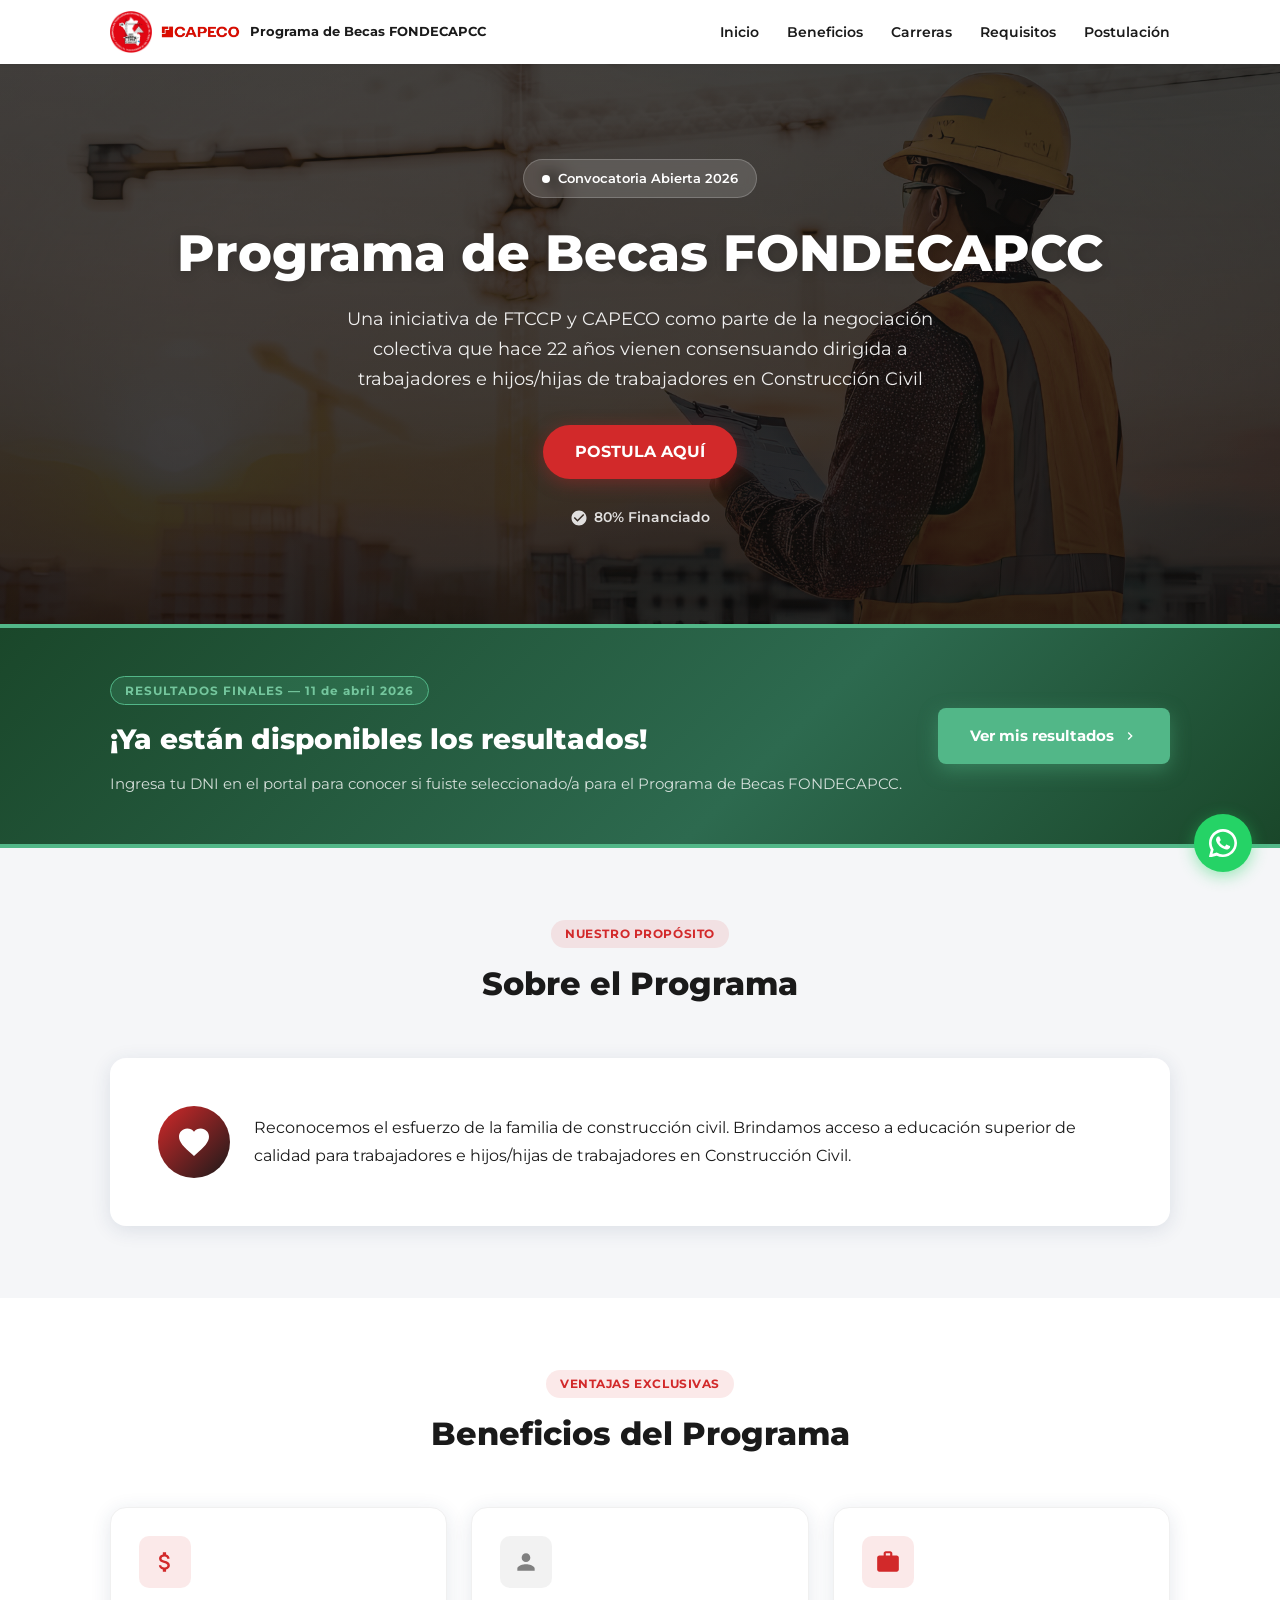
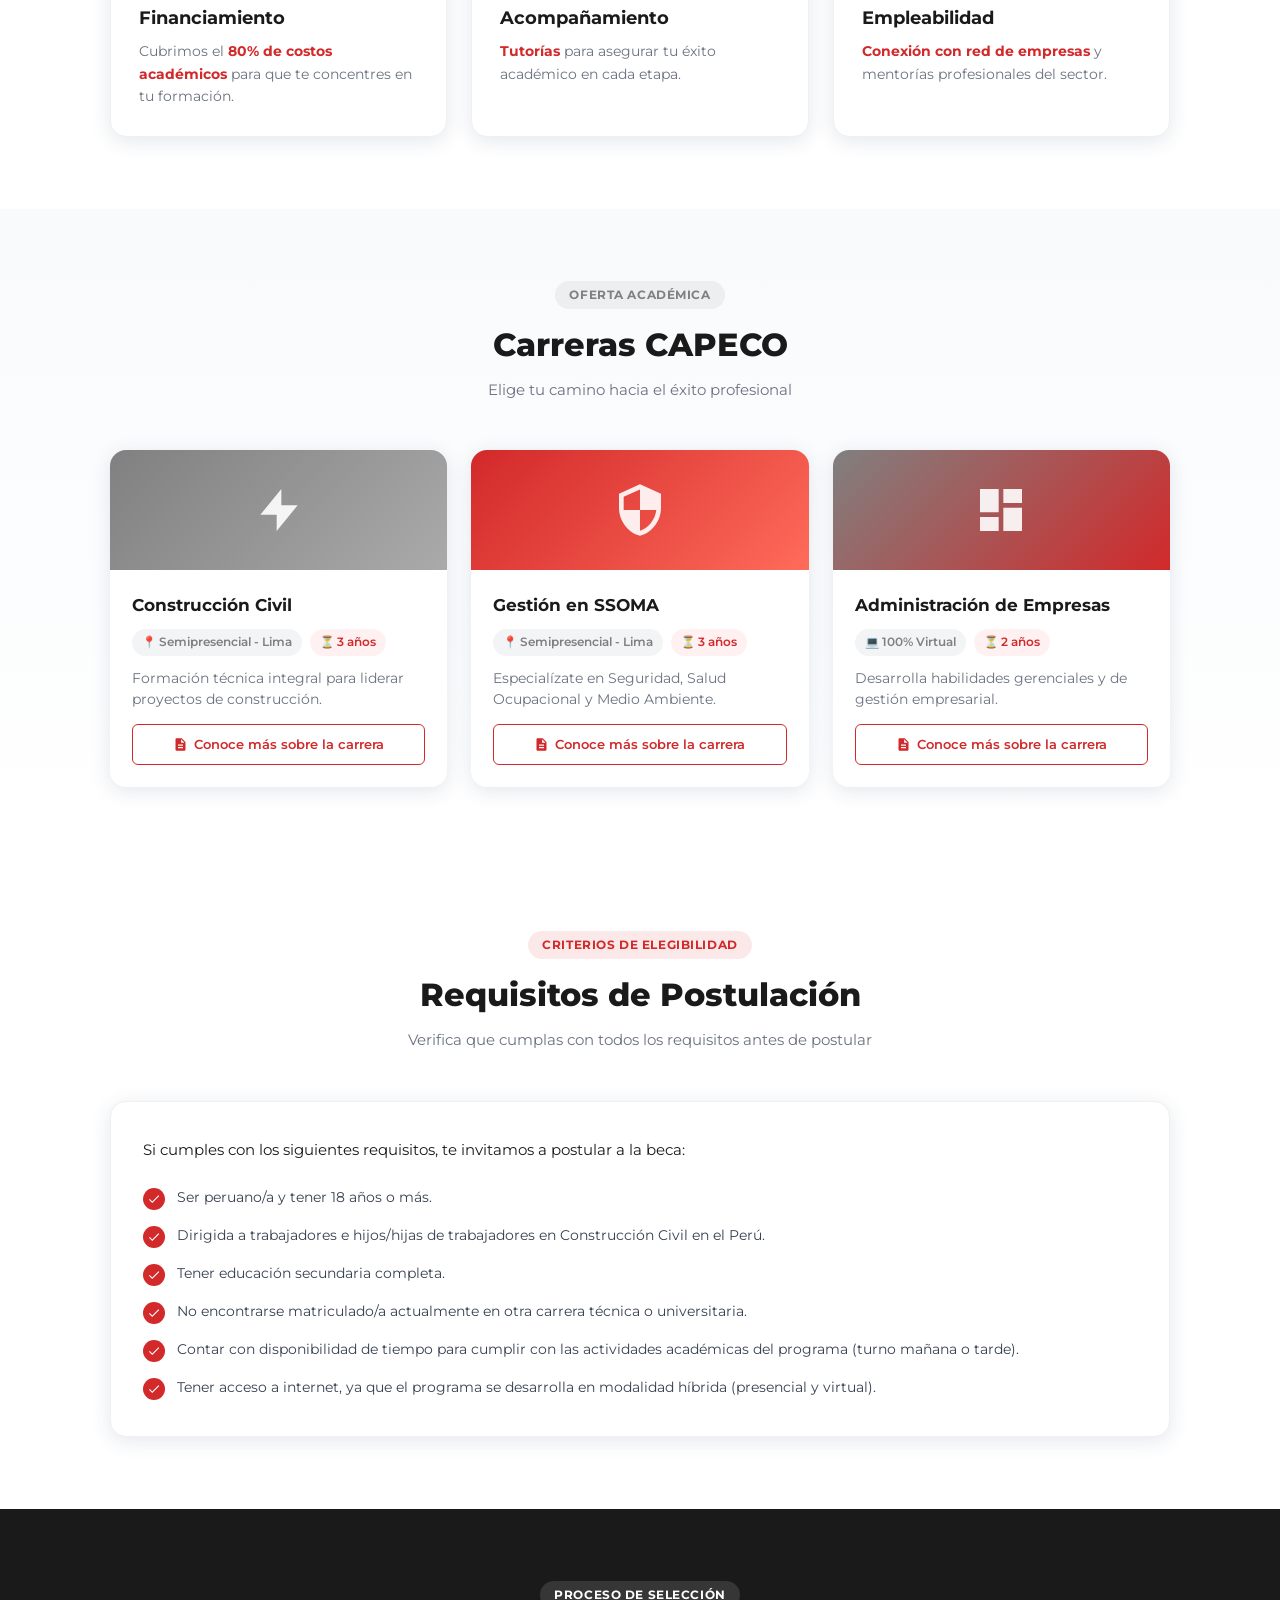
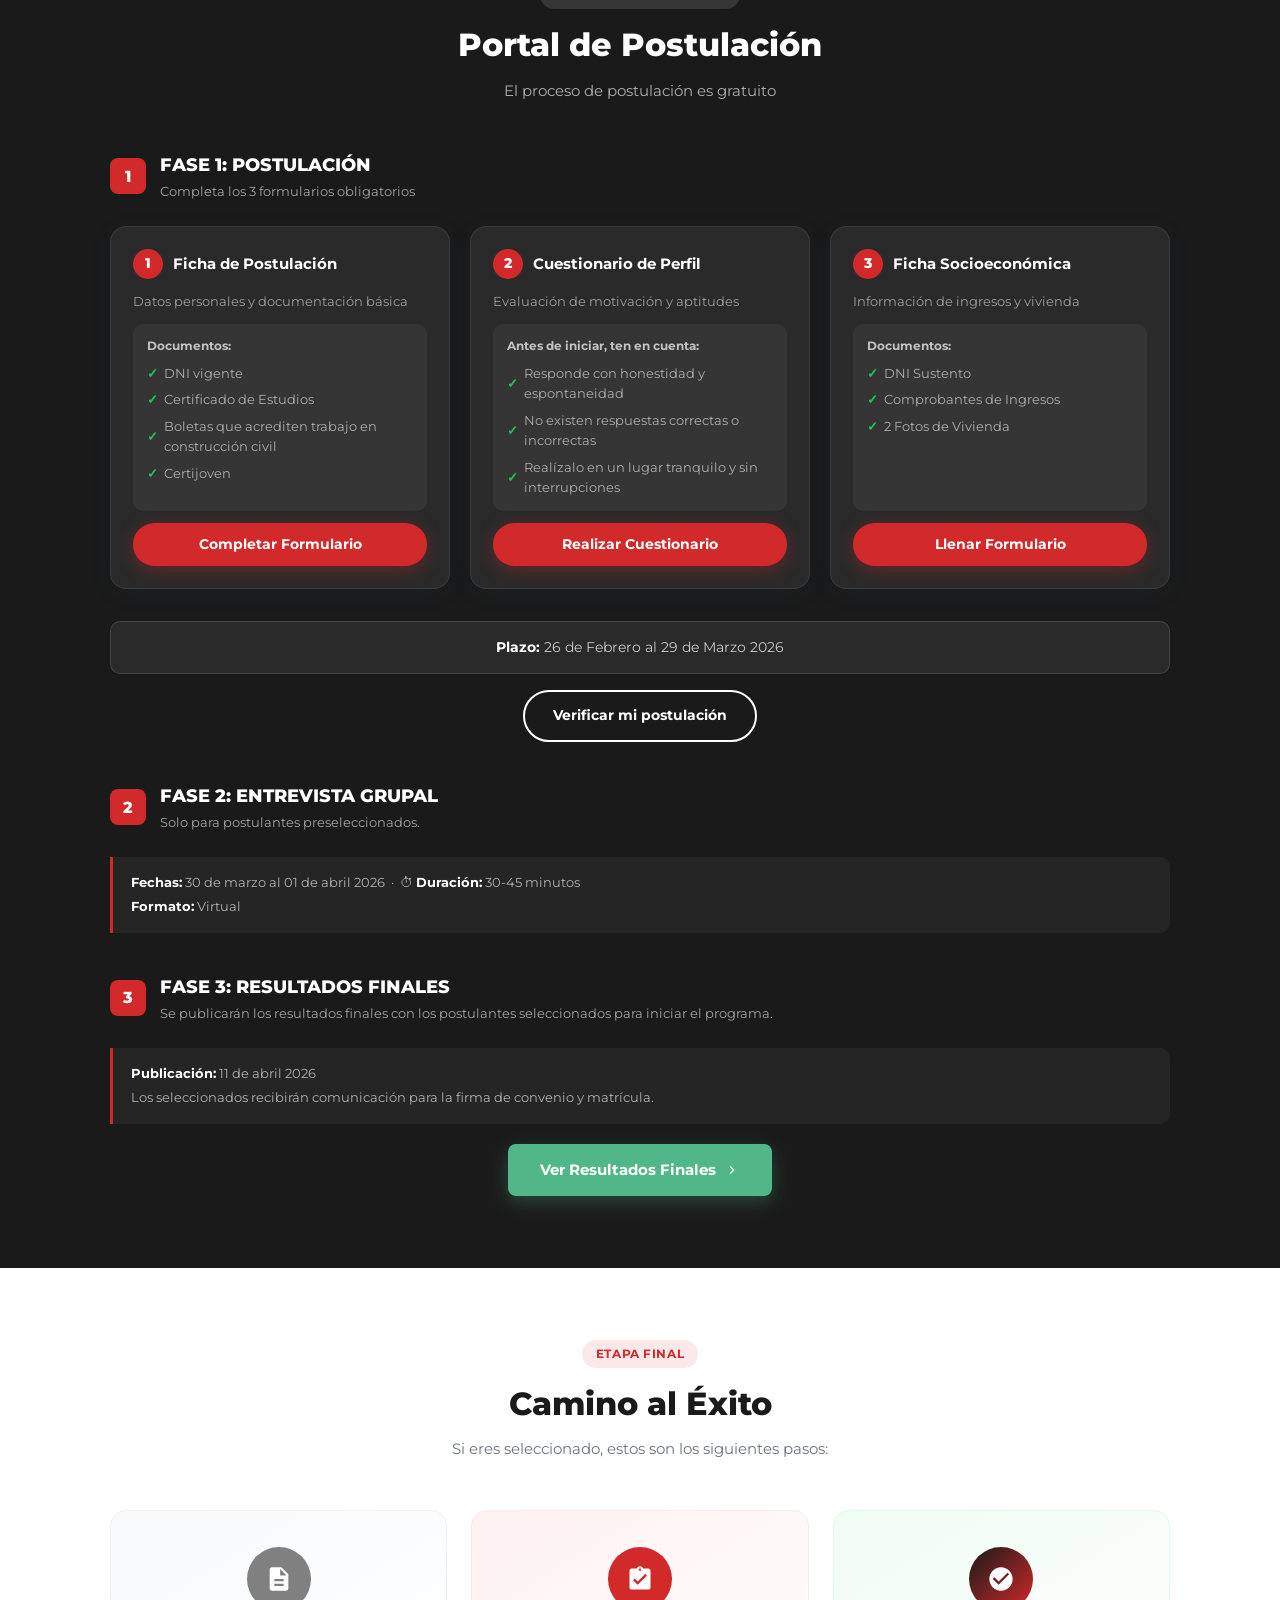
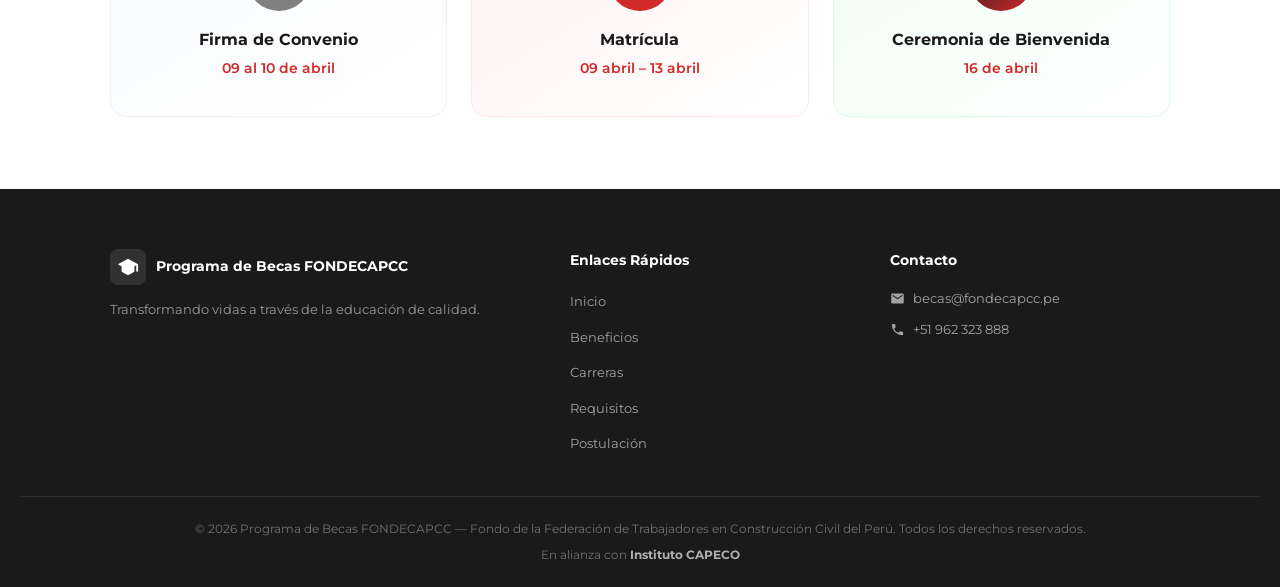
==== index.html @ 6ed21551 "Se agrega validaciones y funcion de exportar" ====
<!doctype html>
<html lang="es">
  <head>
    <meta charset="UTF-8" />
    <meta name="viewport" content="width=device-width, initial-scale=1.0" />
    <title>Programa de Becas FONDECAPCC</title>
    <link rel="icon" type="image/png" href="img/logo-FTCCP.png" />
    <link rel="stylesheet" href="style.css" />
    <link
      href="https://fonts.googleapis.com/css2?family=Montserrat:wght@400;500;600;700;800&display=swap"
      rel="stylesheet"
    />
  </head>
  <body>
    <!-- ===== NAVEGACIÓN ===== -->
    <nav class="navbar" id="navbar">
      <div class="container nav-inner">
        <div class="nav-brand">
          <div class="nav-logos">
            <img
              src="img/logo-FTCCP.png"
              alt="Logo FTCCP"
              style="width: 42px; height: 42px; object-fit: contain"
            />
            <img
              src="img/logo-Capeco.png"
              alt="Logo CAPECO"
              style="width: 80px; height: 42px; object-fit: contain"
            />
          </div>
          <span class="nav-brand-text">Programa de Becas FONDECAPCC</span>
        </div>
        <ul class="nav-links" id="nav-links">
          <li><a href="#inicio">Inicio</a></li>
          <li><a href="#beneficios">Beneficios</a></li>
          <li><a href="#carreras">Carreras</a></li>
          <li><a href="#requisitos">Requisitos</a></li>
          <li><a href="#postulacion">Postulación</a></li>
        </ul>
        <button class="nav-toggle" id="nav-toggle" aria-label="Abrir menú">
          <span></span><span></span><span></span>
        </button>
      </div>
      <div class="mobile-menu" id="mobile-menu">
        <a href="#inicio">Inicio</a>
        <a href="#sobre">Sobre el Programa</a>
        <a href="#beneficios">Beneficios</a>
        <a href="#carreras">Carreras</a>
        <a href="#requisitos">Requisitos</a>
        <a href="#postulacion">Postulación</a>
      </div>
    </nav>

    <!-- ===== HERO ===== -->
    <section id="inicio" class="hero">
      <div class="hero-overlay"></div>
      <div class="container hero-content">
        <div class="hero-badge">
          <span class="badge-dot"></span>
          Convocatoria Abierta 2026
        </div>
        <h1 class="hero-title">Programa de Becas FONDECAPCC</h1>
        <p class="hero-subtitle">
          Una iniciativa de FTCCP y CAPECO como parte de la negociación
          colectiva que hace 22 años vienen consensuando dirigida a trabajadores
          e hijos/hijas de trabajadores en Construcción Civil
        </p>
        <a href="#postulacion" class="btn-primary btn-pulse">POSTULA AQUÍ</a>
        <div class="hero-stats">
          <div class="hero-stat">
            <svg width="18" height="18" fill="currentColor" viewBox="0 0 24 24">
              <path
                d="M12 2C6.48 2 2 6.48 2 12s4.48 10 10 10 10-4.48 10-10S17.52 2 12 2zm-2 15l-5-5 1.41-1.41L10 14.17l7.59-7.59L19 8l-9 9z"
              />
            </svg>
            80% Financiado
          </div>
        </div>
      </div>
    </section>

    <!-- ===== SECCIÓN RESULTADOS ===== -->
    <section class="section-resultados">
      <div class="container resultados-inner">
        <div class="resultados-left">
          <span class="resultados-badge"
            >RESULTADOS FINALES — 11 de abril 2026</span
          >
          <h2 class="resultados-title">
            ¡Ya están disponibles los resultados!
          </h2>
          <p class="resultados-desc">
            Ingresa tu DNI en el portal para conocer si fuiste seleccionado/a
            para el Programa de Becas FONDECAPCC.
          </p>
        </div>
        <div class="resultados-right">
          <a
            href="https://lookerstudio.google.com/reporting/95e26141-4369-4685-a3da-a55d4d6b3b04"
            target="_blank"
            rel="noopener noreferrer"
            class="btn-resultados"
          >
            Ver mis resultados
            <svg width="16" height="16" fill="currentColor" viewBox="0 0 24 24">
              <path d="M8.59 16.59L13.17 12 8.59 7.41 10 6l6 6-6 6z" />
            </svg>
          </a>
        </div>
      </div>
    </section>

    <!-- ===== SOBRE EL PROGRAMA ===== -->
    <section id="sobre" class="section section-gray">
      <div class="container">
        <div class="section-header">
          <span class="tag tag-red">NUESTRO PROPÓSITO</span>
          <h2 class="section-title">Sobre el Programa</h2>
        </div>
        <div class="about-card card">
          <div class="about-icon">
            <svg width="36" height="36" fill="#fff" viewBox="0 0 24 24">
              <path
                d="M12 21.35l-1.45-1.32C5.4 15.36 2 12.28 2 8.5 2 5.42 4.42 3 7.5 3c1.74 0 3.41.81 4.5 2.09C13.09 3.81 14.76 3 16.5 3 19.58 3 22 5.42 22 8.5c0 3.78-3.4 6.86-8.55 11.54L12 21.35z"
              />
            </svg>
          </div>
          <p class="about-text">
            Reconocemos el esfuerzo de la familia de construcción civil.
            Brindamos acceso a educación superior de calidad para trabajadores e
            hijos/hijas de trabajadores en Construcción Civil.
          </p>
        </div>
      </div>
    </section>

    <!-- ===== BENEFICIOS ===== -->
    <section id="beneficios" class="section section-white">
      <div class="container">
        <div class="section-header">
          <span class="tag tag-red">VENTAJAS EXCLUSIVAS</span>
          <h2 class="section-title">Beneficios del Programa</h2>
        </div>
        <div class="grid-3">
          <div class="benefit-card card">
            <div class="benefit-icon icon-red">
              <svg
                width="26"
                height="26"
                fill="currentColor"
                viewBox="0 0 24 24"
              >
                <path
                  d="M11.8 10.9c-2.27-.59-3-1.2-3-2.15 0-1.09 1.01-1.85 2.7-1.85 1.78 0 2.44.85 2.5 2.1h2.21c-.07-1.72-1.12-3.3-3.21-3.81V3h-3v2.16c-1.94.42-3.5 1.68-3.5 3.61 0 2.31 1.91 3.46 4.7 4.13 2.5.6 3 1.48 3 2.41 0 .69-.49 1.79-2.7 1.79-2.06 0-2.87-.92-2.98-2.1h-2.2c.12 2.19 1.76 3.42 3.68 3.83V21h3v-2.15c1.95-.37 3.5-1.5 3.5-3.55 0-2.84-2.43-3.81-4.7-4.4z"
                />
              </svg>
            </div>
            <h3 class="benefit-title">Financiamiento</h3>
            <p class="benefit-desc">
              Cubrimos el <strong>80% de costos académicos</strong> para que te
              concentres en tu formación.
            </p>
          </div>
          <div class="benefit-card card">
            <div class="benefit-icon icon-gray">
              <svg
                width="26"
                height="26"
                fill="currentColor"
                viewBox="0 0 24 24"
              >
                <path
                  d="M12 12c2.21 0 4-1.79 4-4s-1.79-4-4-4-4 1.79-4 4 1.79 4 4 4zm0 2c-2.67 0-8 1.34-8 4v2h16v-2c0-2.66-5.33-4-8-4z"
                />
              </svg>
            </div>
            <h3 class="benefit-title">Acompañamiento</h3>
            <p class="benefit-desc">
              <strong>Tutorías</strong> para asegurar tu éxito académico en cada
              etapa.
            </p>
          </div>
          <div class="benefit-card card">
            <div class="benefit-icon icon-red">
              <svg
                width="26"
                height="26"
                fill="currentColor"
                viewBox="0 0 24 24"
              >
                <path
                  d="M20 6h-4V4c0-1.11-.89-2-2-2h-4c-1.11 0-2 .89-2 2v2H4c-1.11 0-1.99.89-1.99 2L2 19c0 1.11.89 2 2 2h16c1.1 0 2-.9 2-2V8c0-1.11-.89-2-2-2zm-6 0h-4V4h4v2z"
                />
              </svg>
            </div>
            <h3 class="benefit-title">Empleabilidad</h3>
            <p class="benefit-desc">
              <strong>Conexión con red de empresas</strong> y mentorías
              profesionales del sector.
            </p>
          </div>
        </div>
      </div>
    </section>

    <!-- ===== CARRERAS ===== -->
    <section id="carreras" class="section section-light">
      <div class="container">
        <div class="section-header">
          <span class="tag tag-gray">OFERTA ACADÉMICA</span>
          <h2 class="section-title">Carreras CAPECO</h2>
          <p class="section-subtitle">
            Elige tu camino hacia el éxito profesional
          </p>
        </div>
        <div class="grid-3">
          <div class="career-card">
            <div class="career-header career-gray">
              <svg
                width="56"
                height="56"
                fill="rgba(255,255,255,0.9)"
                viewBox="0 0 24 24"
              >
                <path d="M13 10V3L4 14h7v7l9-11h-7z" />
              </svg>
            </div>
            <div class="career-body">
              <h3 class="career-title">Construcción Civil</h3>
              <div class="career-tags">
                <span class="ctag ctag-gray">📍 Semipresencial - Lima</span>
                <span class="ctag ctag-red">⏳ 3 años</span>
              </div>
              <p class="career-desc">
                Formación técnica integral para liderar proyectos de
                construcción.
              </p>
              <a
                href="https://drive.google.com/file/d/1MP4x-xiAQrAYg62y9YUybyTB919_YgiX/view?usp=sharing"
                target="_blank"
                rel="noopener noreferrer"
                class="btn-career-info"
              >
                <svg
                  width="15"
                  height="15"
                  fill="currentColor"
                  viewBox="0 0 24 24"
                >
                  <path
                    d="M14 2H6c-1.1 0-1.99.9-1.99 2L4 20c0 1.1.89 2 1.99 2H18c1.1 0 2-.9 2-2V8l-6-6zm2 16H8v-2h8v2zm0-4H8v-2h8v2zm-3-5V3.5L18.5 9H13z"
                  />
                </svg>
                Conoce más sobre la carrera
              </a>
            </div>
          </div>

          <div class="career-card">
            <div class="career-header career-red">
              <svg
                width="56"
                height="56"
                fill="rgba(255,255,255,0.9)"
                viewBox="0 0 24 24"
              >
                <path
                  d="M12 1L3 5v6c0 5.55 3.84 10.74 9 12 5.16-1.26 9-6.45 9-12V5l-9-4zm0 10.99h7c-.53 4.12-3.28 7.79-7 8.94V12H5V6.3l7-3.11v8.8z"
                />
              </svg>
            </div>
            <div class="career-body">
              <h3 class="career-title">Gestión en SSOMA</h3>
              <div class="career-tags">
                <span class="ctag ctag-gray">📍 Semipresencial - Lima</span>
                <span class="ctag ctag-red">⏳ 3 años</span>
              </div>
              <p class="career-desc">
                Especialízate en Seguridad, Salud Ocupacional y Medio Ambiente.
              </p>
              <a
                href="https://drive.google.com/file/d/1ZFhCBUzYZ9f0N2Vuhs0ot6gsmPny2c10/view?usp=sharing"
                target="_blank"
                rel="noopener noreferrer"
                class="btn-career-info"
              >
                <svg
                  width="15"
                  height="15"
                  fill="currentColor"
                  viewBox="0 0 24 24"
                >
                  <path
                    d="M14 2H6c-1.1 0-1.99.9-1.99 2L4 20c0 1.1.89 2 1.99 2H18c1.1 0 2-.9 2-2V8l-6-6zm2 16H8v-2h8v2zm0-4H8v-2h8v2zm-3-5V3.5L18.5 9H13z"
                  />
                </svg>
                Conoce más sobre la carrera
              </a>
            </div>
          </div>

          <div class="career-card">
            <div class="career-header career-mixed">
              <svg
                width="56"
                height="56"
                fill="rgba(255,255,255,0.9)"
                viewBox="0 0 24 24"
              >
                <path
                  d="M3 13h8V3H3v10zm0 8h8v-6H3v6zm10 0h8V11h-8v10zm0-18v6h8V3h-8z"
                />
              </svg>
            </div>
            <div class="career-body">
              <h3 class="career-title">Administración de Empresas</h3>
              <div class="career-tags">
                <span class="ctag ctag-gray">💻 100% Virtual</span>
                <span class="ctag ctag-red">⏳ 2 años</span>
              </div>
              <p class="career-desc">
                Desarrolla habilidades gerenciales y de gestión empresarial.
              </p>
              <a
                href="https://drive.google.com/file/d/1Bz6lWD0nuUCf1b3WGrTLyHMEG3XFcd4Z/view?usp=sharing"
                target="_blank"
                rel="noopener noreferrer"
                class="btn-career-info"
              >
                <svg
                  width="15"
                  height="15"
                  fill="currentColor"
                  viewBox="0 0 24 24"
                >
                  <path
                    d="M14 2H6c-1.1 0-1.99.9-1.99 2L4 20c0 1.1.89 2 1.99 2H18c1.1 0 2-.9 2-2V8l-6-6zm2 16H8v-2h8v2zm0-4H8v-2h8v2zm-3-5V3.5L18.5 9H13z"
                  />
                </svg>
                Conoce más sobre la carrera
              </a>
            </div>
          </div>
        </div>
      </div>
    </section>

    <!-- ===== REQUISITOS ===== -->
    <section id="requisitos" class="section section-white">
      <div class="container">
        <div class="section-header">
          <span class="tag tag-red">CRITERIOS DE ELEGIBILIDAD</span>
          <h2 class="section-title">Requisitos de Postulación</h2>
          <p class="section-subtitle">
            Verifica que cumplas con todos los requisitos antes de postular
          </p>
        </div>
        <div class="requisitos-card card">
          <p class="requisitos-intro">
            Si cumples con los siguientes requisitos, te invitamos a postular a
            la beca:
          </p>
          <ul class="requisitos-list">
            <li>
              <div class="req-check">
                <svg width="14" height="14" fill="#fff" viewBox="0 0 24 24">
                  <path
                    d="M9 16.17L4.83 12l-1.42 1.41L9 19 21 7l-1.41-1.41L9 16.17z"
                  />
                </svg>
              </div>
              Ser peruano/a y tener 18 años o más.
            </li>
            <li>
              <div class="req-check">
                <svg width="14" height="14" fill="#fff" viewBox="0 0 24 24">
                  <path
                    d="M9 16.17L4.83 12l-1.42 1.41L9 19 21 7l-1.41-1.41L9 16.17z"
                  />
                </svg>
              </div>
              Dirigida a trabajadores e hijos/hijas de trabajadores en
              Construcción Civil en el Perú.
            </li>
            <li>
              <div class="req-check">
                <svg width="14" height="14" fill="#fff" viewBox="0 0 24 24">
                  <path
                    d="M9 16.17L4.83 12l-1.42 1.41L9 19 21 7l-1.41-1.41L9 16.17z"
                  />
                </svg>
              </div>
              Tener educación secundaria completa.
            </li>
            <li>
              <div class="req-check">
                <svg width="14" height="14" fill="#fff" viewBox="0 0 24 24">
                  <path
                    d="M9 16.17L4.83 12l-1.42 1.41L9 19 21 7l-1.41-1.41L9 16.17z"
                  />
                </svg>
              </div>
              No encontrarse matriculado/a actualmente en otra carrera técnica o
              universitaria.
            </li>
            <li>
              <div class="req-check">
                <svg width="14" height="14" fill="#fff" viewBox="0 0 24 24">
                  <path
                    d="M9 16.17L4.83 12l-1.42 1.41L9 19 21 7l-1.41-1.41L9 16.17z"
                  />
                </svg>
              </div>
              Contar con disponibilidad de tiempo para cumplir con las
              actividades académicas del programa (turno mañana o tarde).
            </li>
            <li>
              <div class="req-check">
                <svg width="14" height="14" fill="#fff" viewBox="0 0 24 24">
                  <path
                    d="M9 16.17L4.83 12l-1.42 1.41L9 19 21 7l-1.41-1.41L9 16.17z"
                  />
                </svg>
              </div>
              Tener acceso a internet, ya que el programa se desarrolla en
              modalidad híbrida (presencial y virtual).
            </li>
          </ul>
        </div>
      </div>
    </section>

    <!-- ===== PORTAL DE POSTULACIÓN ===== -->
    <section id="postulacion" class="section section-dark">
      <div class="container">
        <div class="section-header light">
          <span class="tag tag-white">PROCESO DE SELECCIÓN</span>
          <h2 class="section-title">Portal de Postulación</h2>
          <p class="section-subtitle light-subtitle">
            El proceso de postulación es gratuito
          </p>
        </div>

        <div class="fase-header">
          <span class="fase-number">1</span>
          <div>
            <h3 class="fase-title">FASE 1: POSTULACIÓN</h3>
            <p class="fase-subtitle">Completa los 3 formularios obligatorios</p>
          </div>
        </div>

        <div class="grid-3 postulacion-grid">
          <div class="post-card card">
            <div class="post-card-header">
              <span class="post-num">1</span>
              <h4 class="post-title">Ficha de Postulación</h4>
            </div>
            <p class="post-desc">Datos personales y documentación básica</p>
            <div class="post-docs">
              <p class="docs-label">Documentos:</p>
              <ul>
                <li><span class="check-green">✓</span> DNI vigente</li>
                <li>
                  <span class="check-green">✓</span> Certificado de Estudios
                </li>
                <li>
                  <span class="check-green">✓</span> Boletas que acrediten
                  trabajo en construcción civil
                </li>
                <li><span class="check-green">✓</span> Certijoven</li>
              </ul>
            </div>
            <a
              href="https://forms.gle/NSyscGAZaTN2CooJA"
              target="_blank"
              rel="noopener noreferrer"
              class="btn-primary btn-sm btn-block"
              >Completar Formulario</a
            >
          </div>

          <div class="post-card card">
            <div class="post-card-header">
              <span class="post-num">2</span>
              <h4 class="post-title">Cuestionario de Perfil</h4>
            </div>
            <p class="post-desc">Evaluación de motivación y aptitudes</p>
            <div class="post-docs">
              <p class="docs-label">Antes de iniciar, ten en cuenta:</p>
              <ul>
                <li>
                  <span class="check-green">✓</span> Responde con honestidad y
                  espontaneidad
                </li>
                <li>
                  <span class="check-green">✓</span> No existen respuestas
                  correctas o incorrectas
                </li>
                <li>
                  <span class="check-green">✓</span> Realízalo en un lugar
                  tranquilo y sin interrupciones
                </li>
              </ul>
            </div>
            <a
              href="https://forms.gle/ANFjmpUJAkdokNnB7"
              target="_blank"
              rel="noopener noreferrer"
              class="btn-primary btn-sm btn-block"
              >Realizar Cuestionario</a
            >
          </div>

          <div class="post-card card">
            <div class="post-card-header">
              <span class="post-num">3</span>
              <h4 class="post-title">Ficha Socioeconómica</h4>
            </div>
            <p class="post-desc">Información de ingresos y vivienda</p>
            <div class="post-docs">
              <p class="docs-label">Documentos:</p>
              <ul>
                <li><span class="check-green">✓</span> DNI Sustento</li>
                <li>
                  <span class="check-green">✓</span> Comprobantes de Ingresos
                </li>
                <li><span class="check-green">✓</span> 2 Fotos de Vivienda</li>
              </ul>
            </div>
            <a
              href="https://forms.gle/mBU4uJEa2cmbNYLj9"
              target="_blank"
              rel="noopener noreferrer"
              class="btn-primary btn-sm btn-block"
              >Llenar Formulario</a
            >
          </div>
        </div>

        <div class="plazo-bar">
          <strong>Plazo:</strong> 26 de Febrero al 29 de Marzo 2026
        </div>
        <div style="text-align: center; margin-top: 16px">
          <a
            href="https://lookerstudio.google.com/reporting/4498fa80-1366-4931-ae61-51509a1a395b"
            target="_blank"
            rel="noopener noreferrer"
            class="btn-outline-white"
          >
            Verificar mi postulación
          </a>
        </div>

        <div class="fase-header" style="margin-top: 40px">
          <span class="fase-number">2</span>
          <div>
            <h3 class="fase-title">FASE 2: ENTREVISTA GRUPAL</h3>
            <p class="fase-subtitle">Solo para postulantes preseleccionados.</p>
          </div>
        </div>
        <div class="fase-info-bar">
          <strong>Fechas:</strong> 30 de marzo al 01 de abril 2026 &nbsp;·&nbsp;
          ⏱ <strong>Duración:</strong> 30-45 minutos<br />
          <strong>Formato:</strong> Virtual
        </div>

        <div class="fase-header" style="margin-top: 40px">
          <span class="fase-number">3</span>
          <div>
            <h3 class="fase-title">FASE 3: RESULTADOS FINALES</h3>
            <p class="fase-subtitle">
              Se publicarán los resultados finales con los postulantes
              seleccionados para iniciar el programa.
            </p>
          </div>
        </div>
        <div class="fase-info-bar">
          <strong>Publicación:</strong> 11 de abril 2026<br />
          Los seleccionados recibirán comunicación para la firma de convenio y
          matrícula.
        </div>
        <div style="text-align: center; margin-top: 20px">
          <a
            href="https://lookerstudio.google.com/reporting/95e26141-4369-4685-a3da-a55d4d6b3b04"
            target="_blank"
            rel="noopener noreferrer"
            class="btn-resultados-fase"
          >
            Ver Resultados Finales
            <svg width="16" height="16" fill="currentColor" viewBox="0 0 24 24">
              <path d="M8.59 16.59L13.17 12 8.59 7.41 10 6l6 6-6 6z" />
            </svg>
          </a>
        </div>
      </div>
    </section>

    <!-- ===== CAMINO AL ÉXITO ===== -->
    <section class="section section-white">
      <div class="container">
        <div class="section-header">
          <span class="tag tag-red">ETAPA FINAL</span>
          <h2 class="section-title">Camino al Éxito</h2>
          <p class="section-subtitle">
            Si eres seleccionado, estos son los siguientes pasos:
          </p>
        </div>
        <div class="grid-3">
          <div class="timeline-card tl-gray">
            <div class="tl-icon" style="background: #808080">
              <svg width="28" height="28" fill="#fff" viewBox="0 0 24 24">
                <path
                  d="M14 2H6c-1.1 0-1.99.9-1.99 2L4 20c0 1.1.89 2 1.99 2H18c1.1 0 2-.9 2-2V8l-6-6zm2 16H8v-2h8v2zm0-4H8v-2h8v2zm-3-5V3.5L18.5 9H13z"
                />
              </svg>
            </div>
            <h3 class="tl-title">Firma de Convenio</h3>
            <p class="tl-date">09 al 10 de abril</p>
          </div>
          <div class="timeline-card tl-red">
            <div class="tl-icon" style="background: #d2292a">
              <svg width="28" height="28" fill="#fff" viewBox="0 0 24 24">
                <path
                  d="M19 3h-4.18C14.4 1.84 13.3 1 12 1c-1.3 0-2.4.84-2.82 2H5c-1.1 0-2 .9-2 2v14c0 1.1.9 2 2 2h14c1.1 0 2-.9 2-2V5c0-1.1-.9-2-2-2zm-7 0c.55 0 1 .45 1 1s-.45 1-1 1-1-.45-1-1 .45-1 1-1zm-2 14l-4-4 1.41-1.41L10 14.17l6.59-6.59L18 9l-8 8z"
                />
              </svg>
            </div>
            <h3 class="tl-title">Matrícula</h3>
            <p class="tl-date">09 abril – 13 abril</p>
          </div>
          <div class="timeline-card tl-green">
            <div class="tl-icon tl-gradient">
              <svg width="28" height="28" fill="#fff" viewBox="0 0 24 24">
                <path
                  d="M12 2C6.48 2 2 6.48 2 12s4.48 10 10 10 10-4.48 10-10S17.52 2 12 2zm-2 15l-5-5 1.41-1.41L10 14.17l7.59-7.59L19 8l-9 9z"
                />
              </svg>
            </div>
            <h3 class="tl-title">Ceremonia de Bienvenida</h3>
            <p class="tl-date">16 de abril</p>
          </div>
        </div>
      </div>
    </section>

    <!-- ===== FOOTER ===== -->
    <footer class="footer">
      <div class="container footer-inner">
        <div class="footer-col">
          <div class="footer-brand">
            <div class="footer-logo">
              <svg width="22" height="22" fill="#fff" viewBox="0 0 24 24">
                <path
                  d="M12 3L1 9l4 2.18v6L12 21l7-3.82v-6l2-1.09V17h2V9L12 3z"
                />
              </svg>
            </div>
            <span>Programa de Becas FONDECAPCC</span>
          </div>
          <p class="footer-tagline">
            Transformando vidas a través de la educación de calidad.
          </p>
        </div>
        <div class="footer-col">
          <h4 class="footer-heading">Enlaces Rápidos</h4>
          <ul class="footer-links">
            <li><a href="#inicio">Inicio</a></li>
            <li><a href="#beneficios">Beneficios</a></li>
            <li><a href="#carreras">Carreras</a></li>
            <li><a href="#requisitos">Requisitos</a></li>
            <li><a href="#postulacion">Postulación</a></li>
          </ul>
        </div>
        <div class="footer-col">
          <h4 class="footer-heading">Contacto</h4>
          <ul class="footer-links">
            <li class="footer-contact-item">
              <svg
                width="15"
                height="15"
                fill="currentColor"
                viewBox="0 0 24 24"
              >
                <path
                  d="M20 4H4c-1.1 0-1.99.9-1.99 2L2 18c0 1.1.9 2 2 2h16c1.1 0 2-.9 2-2V6c0-1.1-.9-2-2-2zm0 4l-8 5-8-5V6l8 5 8-5v2z"
                />
              </svg>
              becas@fondecapcc.pe
            </li>
            <li class="footer-contact-item">
              <svg
                width="15"
                height="15"
                fill="currentColor"
                viewBox="0 0 24 24"
              >
                <path
                  d="M6.62 10.79c1.44 2.83 3.76 5.14 6.59 6.59l2.2-2.2c.27-.27.67-.36 1.02-.24 1.12.37 2.33.57 3.57.57.55 0 1 .45 1 1V20c0 .55-.45 1-1 1-9.39 0-17-7.61-17-17 0-.55.45-1 1-1h3.5c.55 0 1 .45 1 1 0 1.25.2 2.45.57 3.57.11.35.03.74-.25 1.02l-2.2 2.2z"
                />
              </svg>
              +51 962 323 888
            </li>
          </ul>
        </div>
      </div>
      <div class="footer-bottom">
        <p>
          © 2026 Programa de Becas FONDECAPCC — Fondo de la Federación de
          Trabajadores en Construcción Civil del Perú. Todos los derechos
          reservados.
        </p>
        <p>En alianza con <strong>Instituto CAPECO</strong></p>
      </div>
    </footer>

    <!-- ===== BOTÓN FLOTANTE WHATSAPP ===== -->
    <a
      href="https://wa.me/51962323888?text=Hola%2C%20quisiera%20m%C3%A1s%20informaci%C3%B3n%20sobre%20el%20Programa%20de%20Becas%20FONDECAPCC"
      target="_blank"
      rel="noopener noreferrer"
      class="whatsapp-float"
      aria-label="Contactar por WhatsApp"
    >
      <svg width="28" height="28" fill="currentColor" viewBox="0 0 24 24">
        <path
          d="M17.472 14.382c-.297-.149-1.758-.867-2.03-.967-.273-.099-.471-.148-.67.15-.197.297-.767.966-.94 1.164-.173.199-.347.223-.644.075-.297-.15-1.255-.463-2.39-1.475-.883-.788-1.48-1.761-1.653-2.059-.173-.297-.018-.458.13-.606.134-.133.298-.347.446-.52.149-.174.198-.298.298-.497.099-.198.05-.371-.025-.52-.075-.149-.669-1.612-.916-2.207-.242-.579-.487-.5-.669-.51-.173-.008-.371-.01-.57-.01-.198 0-.52.074-.792.372-.272.297-1.04 1.016-1.04 2.479 0 1.462 1.065 2.875 1.213 3.074.149.198 2.096 3.2 5.077 4.487.709.306 1.262.489 1.694.625.712.227 1.36.195 1.871.118.571-.085 1.758-.719 2.006-1.413.248-.694.248-1.289.173-1.413-.074-.124-.272-.198-.57-.347z"
        />
        <path
          d="M12 0C5.373 0 0 5.373 0 12c0 2.127.558 4.126 1.533 5.857L.057 23.428a.75.75 0 0 0 .921.921l5.684-1.463A11.945 11.945 0 0 0 12 24c6.627 0 12-5.373 12-12S18.627 0 12 0zm0 21.75a9.694 9.694 0 0 1-4.95-1.355l-.355-.212-3.671.944.974-3.564-.231-.368A9.696 9.696 0 0 1 2.25 12C2.25 6.615 6.615 2.25 12 2.25S21.75 6.615 21.75 12 17.385 21.75 12 21.75z"
        />
      </svg>
    </a>

    <script>
      // Toggle menú móvil
      const navToggle = document.getElementById("nav-toggle");
      const mobileMenu = document.getElementById("mobile-menu");

      navToggle.addEventListener("click", () => {
        mobileMenu.classList.toggle("open");
        navToggle.classList.toggle("active");
      });

      document.querySelectorAll(".mobile-menu a").forEach((link) => {
        link.addEventListener("click", () => {
          mobileMenu.classList.remove("open");
          navToggle.classList.remove("active");
        });
      });

      // Scroll suave
      document.querySelectorAll('a[href^="#"]').forEach((anchor) => {
        anchor.addEventListener("click", function (e) {
          e.preventDefault();
          const target = document.querySelector(this.getAttribute("href"));
          if (target)
            target.scrollIntoView({ behavior: "smooth", block: "start" });
        });
      });

      // Sombra navbar al hacer scroll
      const navbar = document.getElementById("navbar");
      window.addEventListener("scroll", () => {
        navbar.classList.toggle("scrolled", window.scrollY > 10);
      });
    </script>
  </body>
</html>
---- style.css ----
/* =============================================
   FONDECAP — style.css
   Mobile First | Pure HTML5 + CSS3
   ============================================= */

/* ----- Variables ----- */
:root {
  --red: #d2292a;
  --red-light: rgba(210, 41, 42, 0.1);
  --dark: #1a1a1a;
  --gray: #808080;
  --gray-light: rgba(128, 128, 128, 0.1);
  --white: #ffffff;
  --bg-gray: #f5f6f8;
  --text-body: #4a4a4a;
  --text-muted: #6b7280;
  --radius: 16px;
  --radius-sm: 10px;
  --shadow: 0 4px 20px rgba(30, 58, 95, 0.12);
  --shadow-hover: 0 8px 30px rgba(30, 58, 95, 0.18);
  --font: "Montserrat", sans-serif;
  --nav-h: 64px;
}

/* ----- Reset & Base ----- */
*,
*::before,
*::after {
  box-sizing: border-box;
  margin: 0;
  padding: 0;
}

html {
  scroll-behavior: smooth;
}

body {
  font-family: var(--font);
  color: var(--dark);
  background: var(--white);
  line-height: 1.6;
  -webkit-font-smoothing: antialiased;
}

a {
  text-decoration: none;
  color: inherit;
}

img {
  display: block;
  max-width: 100%;
}

/* ----- Container ----- */
.container {
  width: 100%;
  max-width: 1100px;
  margin: 0 auto;
  padding: 0 20px;
}

/* =============================================
   NAVBAR
   ============================================= */
.navbar {
  position: sticky;
  top: 0;
  z-index: 100;
  background: var(--white);
  box-shadow: 0 1px 4px rgba(0, 0, 0, 0.08);
  transition: box-shadow 0.3s ease;
}

.navbar.scrolled {
  box-shadow: 0 2px 16px rgba(0, 0, 0, 0.14);
}

.nav-inner {
  height: var(--nav-h);
  display: flex;
  align-items: center;
  justify-content: space-between;
  gap: 16px;
}

/* Brand */
.nav-brand {
  display: flex;
  align-items: center;
  gap: 10px;
  flex-shrink: 0;
}

.nav-logo {
  width: 52px;
  height: 52px;
  border-radius: 10px;
  background: var(--white);
  display: flex;
  align-items: center;
  justify-content: center;
  flex-shrink: 0;
}

.nav-brand-text {
  font-size: 0.82rem;
  font-weight: 700;
  color: var(--dark);
  line-height: 1.3;
  max-width: 180px;
}

/* Desktop links */
.nav-links {
  display: none;
  list-style: none;
  gap: 28px;
  align-items: center;
}

.nav-links a {
  font-size: 0.85rem;
  font-weight: 600;
  color: var(--dark);
  transition: color 0.2s;
}

.nav-links a:hover {
  color: var(--red);
}

/* Hamburger */
.nav-toggle {
  display: flex;
  flex-direction: column;
  gap: 5px;
  background: none;
  border: none;
  cursor: pointer;
  padding: 6px;
}

.nav-toggle span {
  display: block;
  width: 24px;
  height: 2px;
  background: var(--dark);
  border-radius: 2px;
  transition: all 0.3s ease;
  transform-origin: center;
}

.nav-toggle.active span:nth-child(1) {
  transform: translateY(7px) rotate(45deg);
}
.nav-toggle.active span:nth-child(2) {
  opacity: 0;
  transform: scaleX(0);
}
.nav-toggle.active span:nth-child(3) {
  transform: translateY(-7px) rotate(-45deg);
}

/* Mobile menu */
.mobile-menu {
  display: none;
  flex-direction: column;
  background: var(--white);
  border-top: 1px solid #f0f0f0;
  padding: 8px 20px 16px;
}

.mobile-menu.open {
  display: flex;
}

.mobile-menu a {
  padding: 12px 0;
  font-size: 0.9rem;
  font-weight: 600;
  color: var(--dark);
  border-bottom: 1px solid #f5f5f5;
  transition: color 0.2s;
}

.mobile-menu a:last-child {
  border-bottom: none;
}
.mobile-menu a:hover {
  color: var(--red);
}

/* Tablet+ */
@media (min-width: 768px) {
  .nav-links {
    display: flex;
  }
  .nav-toggle {
    display: none;
  }
  .nav-brand-text {
    max-width: 260px;
  }
}

/* =============================================
   HERO
   ============================================= */
.hero {
  position: relative;
  min-height: 560px;
  display: flex;
  align-items: center;
  padding: 80px 20px;
  background:
    linear-gradient(to bottom, rgba(0, 0, 0, 0.55) 0%, rgba(0, 0, 0, 0.7) 100%),
    url("img/inicio.png") center center / cover no-repeat;
  overflow: hidden;
}

.hero-overlay {
  position: absolute;
  inset: 0;
  background: linear-gradient(
    to bottom right,
    rgba(26, 26, 26, 0.25),
    rgba(26, 26, 26, 0.15)
  );
}

.hero-content {
  position: relative;
  z-index: 1;
  text-align: center;
  color: var(--white);
}

.hero-badge {
  display: inline-flex;
  align-items: center;
  gap: 8px;
  background: rgba(255, 255, 255, 0.15);
  backdrop-filter: blur(6px);
  border-radius: 999px;
  padding: 8px 18px;
  font-size: 0.82rem;
  font-weight: 600;
  margin-bottom: 24px;
  border: 1px solid rgba(255, 255, 255, 0.2);
}

.badge-dot {
  width: 8px;
  height: 8px;
  border-radius: 50%;
  background: var(--white);
  animation: blink 1.8s ease-in-out infinite;
}

@keyframes blink {
  0%,
  100% {
    opacity: 1;
  }
  50% {
    opacity: 0.3;
  }
}

.hero-title {
  font-size: clamp(1.8rem, 5vw, 3.2rem);
  font-weight: 800;
  line-height: 1.2;
  margin-bottom: 20px;
  text-shadow: 0 2px 12px rgba(0, 0, 0, 0.2);
}

.hero-subtitle {
  font-size: clamp(0.9rem, 2vw, 1.1rem);
  opacity: 0.92;
  max-width: 620px;
  margin: 0 auto 32px;
  line-height: 1.7;
}

.hero-stats {
  margin-top: 28px;
  display: flex;
  flex-wrap: wrap;
  justify-content: center;
  gap: 20px;
  opacity: 0.85;
  font-size: 0.85rem;
}

.hero-stat {
  display: flex;
  align-items: center;
  gap: 6px;
  font-weight: 600;
}

/* =============================================
   BOTONES
   ============================================= */
.btn-primary {
  display: inline-flex;
  align-items: center;
  gap: 8px;
  background: var(--red);
  color: var(--white);
  font-family: var(--font);
  font-size: 1rem;
  font-weight: 700;
  padding: 14px 32px;
  border-radius: 999px;
  border: none;
  cursor: pointer;
  box-shadow: 0 4px 18px rgba(210, 41, 42, 0.35);
  transition:
    opacity 0.2s,
    box-shadow 0.2s,
    transform 0.2s;
  text-decoration: none;
}

.btn-primary:hover {
  opacity: 0.92;
  box-shadow: 0 8px 24px rgba(210, 41, 42, 0.45);
  transform: translateY(-1px);
}

.btn-primary.btn-sm {
  font-size: 0.85rem;
  padding: 11px 22px;
  border-radius: var(--radius-sm);
  border-radius: 999px;
}

.btn-outline {
  display: inline-flex;
  align-items: center;
  gap: 8px;
  background: transparent;
  color: var(--dark);
  font-family: var(--font);
  font-size: 0.85rem;
  font-weight: 600;
  padding: 11px 22px;
  border-radius: 999px;
  border: 2px solid var(--dark);
  cursor: pointer;
  transition:
    background 0.2s,
    color 0.2s;
  text-decoration: none;
}

.btn-outline:hover {
  background: var(--dark);
  color: var(--white);
}

.btn-pulse {
  animation: pulse 2.4s ease-in-out infinite;
}

@keyframes pulse {
  0%,
  100% {
    transform: scale(1);
  }
  50% {
    transform: scale(1.03);
  }
}

/* =============================================
   SECTIONS
   ============================================= */
.section {
  padding: 72px 20px;
}

.section-white {
  background: var(--white);
}
.section-gray {
  background: var(--bg-gray);
}
.section-light {
  background: linear-gradient(180deg, #f8fafc 0%, #fff 100%);
}
.section-dark {
  background: var(--dark);
}

.section-header {
  text-align: center;
  margin-bottom: 48px;
}

.section-header.light .section-title {
  color: var(--white);
}

.section-title {
  font-size: clamp(1.5rem, 3vw, 2rem);
  font-weight: 800;
  color: var(--dark);
  margin-top: 10px;
}

.section-subtitle {
  color: var(--text-muted);
  margin-top: 8px;
  font-size: 0.95rem;
}

.section-subtitle.light-subtitle {
  color: rgba(255, 255, 255, 0.65);
}

/* Tags */
.tag {
  display: inline-block;
  padding: 5px 14px;
  border-radius: 999px;
  font-size: 0.72rem;
  font-weight: 700;
  letter-spacing: 0.05em;
  text-transform: uppercase;
}

.tag-red {
  background: var(--red-light);
  color: var(--red);
}
.tag-gray {
  background: var(--gray-light);
  color: var(--gray);
}
.tag-white {
  background: rgba(255, 255, 255, 0.12);
  color: var(--white);
}

/* =============================================
   CARDS (base)
   ============================================= */
.card {
  background: var(--white);
  border-radius: var(--radius);
  box-shadow: var(--shadow);
}

/* =============================================
   GRIDS
   ============================================= */
.grid-3 {
  display: grid;
  grid-template-columns: 1fr;
  gap: 24px;
}

@media (min-width: 768px) {
  .grid-3 {
    grid-template-columns: repeat(3, 1fr);
  }
}

/* =============================================
   SOBRE EL PROGRAMA
   ============================================= */
.about-card {
  padding: 36px 32px;
  display: flex;
  flex-direction: row;
  align-items: center;
  gap: 24px;
  text-align: left;
}

.about-icon {
  width: 72px;
  height: 72px;
  border-radius: 50%;
  background: linear-gradient(135deg, var(--red), var(--dark));
  display: flex;
  align-items: center;
  justify-content: center;
  flex-shrink: 0;
}

.about-text {
  font-size: 1rem;
  line-height: 1.75;
  color: var(--dark);
}

/* ===== SECCIÓN RESULTADOS ===== */
.section-resultados {
  background: linear-gradient(135deg, #1a472a 0%, #2d6a4f 60%, #1a472a 100%);
  padding: 48px 0;
  border-top: 4px solid #52b788;
  border-bottom: 4px solid #52b788;
}
.resultados-inner {
  display: flex;
  align-items: center;
  justify-content: space-between;
  gap: 32px;
  flex-wrap: wrap;
}
.resultados-left {
  flex: 1;
  min-width: 260px;
}
.resultados-badge {
  display: inline-block;
  background: rgba(82, 183, 136, 0.2);
  color: #74c69d;
  border: 1px solid #52b788;
  border-radius: 20px;
  padding: 4px 14px;
  font-size: 12px;
  font-weight: 700;
  letter-spacing: 1px;
  margin-bottom: 12px;
  font-family: "Montserrat", sans-serif;
}
.resultados-title {
  color: #fff;
  font-size: 28px;
  font-weight: 800;
  font-family: "Montserrat", sans-serif;
  margin: 0 0 10px;
}
.resultados-desc {
  color: rgba(255, 255, 255, 0.8);
  font-size: 15px;
  font-family: "Montserrat", sans-serif;
  margin: 0;
}
.resultados-right {
  flex-shrink: 0;
}
.btn-resultados {
  display: inline-flex;
  align-items: center;
  gap: 8px;
  background: #52b788;
  color: #fff;
  padding: 16px 32px;
  border-radius: 8px;
  font-size: 15px;
  font-weight: 700;
  font-family: "Montserrat", sans-serif;
  text-decoration: none;
  transition:
    background 0.2s,
    transform 0.15s;
  box-shadow: 0 6px 20px rgba(82, 183, 136, 0.4);
}
.btn-resultados:hover {
  background: #40916c;
  transform: translateY(-2px);
}
@media (max-width: 640px) {
  .resultados-inner {
    flex-direction: column;
    text-align: center;
  }
  .resultados-title {
    font-size: 22px;
  }
  .btn-resultados {
    width: 100%;
    justify-content: center;
  }
}

/* =============================================
   BENEFICIOS
   ============================================= */
.benefit-card {
  padding: 28px;
  border: 1px solid #f0f0f0;
  transition:
    border-color 0.25s,
    box-shadow 0.25s,
    transform 0.25s;
}

.benefit-card:hover {
  border-color: rgba(210, 41, 42, 0.25);
  box-shadow: var(--shadow-hover);
  transform: translateY(-3px);
}

.benefit-icon {
  width: 52px;
  height: 52px;
  border-radius: var(--radius-sm);
  display: flex;
  align-items: center;
  justify-content: center;
  margin-bottom: 16px;
  transition: transform 0.25s;
}

.benefit-card:hover .benefit-icon {
  transform: scale(1.1);
}

.icon-red {
  background: var(--red-light);
  color: var(--red);
}
.icon-gray {
  background: var(--gray-light);
  color: var(--gray);
}

.benefit-title {
  font-size: 1.1rem;
  font-weight: 700;
  margin-bottom: 8px;
  color: var(--dark);
}

.benefit-desc {
  font-size: 0.875rem;
  color: var(--text-muted);
  line-height: 1.6;
}

.benefit-desc strong {
  color: var(--red);
}

/* =============================================
   CARRERAS
   ============================================= */
.career-card {
  background: var(--white);
  border-radius: var(--radius);
  overflow: hidden;
  box-shadow: var(--shadow);
  transition:
    transform 0.3s ease,
    box-shadow 0.3s ease;
}

.career-card:hover {
  transform: translateY(-5px);
  box-shadow: var(--shadow-hover);
}

.career-header {
  height: 120px;
  display: flex;
  align-items: center;
  justify-content: center;
}

.career-gray {
  background: linear-gradient(135deg, #808080, #aaa);
}
.career-red {
  background: linear-gradient(135deg, var(--red), #ff6b5a);
}
.career-mixed {
  background: linear-gradient(135deg, #808080, var(--red));
}

.career-body {
  padding: 22px;
}

.career-title {
  font-size: 1.05rem;
  font-weight: 700;
  margin-bottom: 10px;
  color: var(--dark);
}

.career-tags {
  display: flex;
  flex-wrap: wrap;
  gap: 8px;
  margin-bottom: 12px;
}

.ctag {
  padding: 4px 10px;
  border-radius: 999px;
  font-size: 0.72rem;
  font-weight: 600;
}

.ctag-gray {
  background: #f3f4f6;
  color: var(--gray);
}
.ctag-red {
  background: #fff1f1;
  color: var(--red);
}

.career-desc {
  font-size: 0.85rem;
  color: var(--text-muted);
  line-height: 1.55;
}

/* =============================================
   REQUISITOS
   ============================================= */
.requisitos-card {
  padding: 36px 32px;
  border: 1px solid #f0f0f0;
}

.requisitos-intro {
  font-size: 0.95rem;
  color: var(--dark);
  margin-bottom: 24px;
  line-height: 1.6;
}

.requisitos-list {
  list-style: none;
  display: flex;
  flex-direction: column;
  gap: 14px;
}

.requisitos-list li {
  display: flex;
  align-items: flex-start;
  gap: 12px;
  font-size: 0.9rem;
  color: #374151;
  line-height: 1.55;
}

.req-check {
  width: 22px;
  height: 22px;
  border-radius: 50%;
  background: var(--red);
  display: flex;
  align-items: center;
  justify-content: center;
  flex-shrink: 0;
  margin-top: 2px;
}

/* =============================================
   PORTAL DE POSTULACIÓN (PASOS)
   ============================================= */
.steps-list {
  display: flex;
  flex-direction: column;
  gap: 24px;
}

.step-card {
  position: relative;
  padding: 28px 24px;
  border: 1px solid #f0f0f0;
}

.step-left-red::before {
  content: "";
  position: absolute;
  top: 0;
  left: 0;
  width: 4px;
  height: 100%;
  background: var(--red);
  border-radius: 4px 0 0 4px;
}

.step-left-dark::before {
  content: "";
  position: absolute;
  top: 0;
  left: 0;
  width: 4px;
  height: 100%;
  background: #555;
  border-radius: 4px 0 0 4px;
}

.step-inactive {
  opacity: 0.75;
}

.step-inner {
  display: flex;
  align-items: flex-start;
  gap: 18px;
}

.step-number {
  width: 46px;
  height: 46px;
  border-radius: 50%;
  display: flex;
  align-items: center;
  justify-content: center;
  font-size: 1.2rem;
  font-weight: 800;
  color: var(--white);
  flex-shrink: 0;
}

.step-num-red {
  background: var(--red);
}
.step-num-dark {
  background: var(--dark);
}

.step-content {
  flex: 1;
  min-width: 0;
}

.step-header-row {
  display: flex;
  flex-wrap: wrap;
  align-items: center;
  gap: 10px;
  margin-bottom: 6px;
}

.step-title {
  font-size: 1rem;
  font-weight: 700;
  color: var(--dark);
}

.badge-status {
  display: inline-block;
  padding: 3px 12px;
  border-radius: 999px;
  font-size: 0.72rem;
  font-weight: 700;
}

.badge-active {
  background: #dcfce7;
  color: #15803d;
}
.badge-pending {
  background: #f3f4f6;
  color: #6b7280;
}

.step-date {
  font-size: 0.8rem;
  color: var(--text-muted);
  margin-bottom: 16px;
}

.step-docs {
  background: #f9fafb;
  border-radius: var(--radius-sm);
  padding: 16px;
  margin-bottom: 18px;
}

.docs-label {
  font-size: 0.82rem;
  font-weight: 700;
  color: var(--dark);
  margin-bottom: 10px;
}

.docs-grid {
  list-style: none;
  display: grid;
  grid-template-columns: 1fr 1fr;
  gap: 8px;
  font-size: 0.82rem;
  color: var(--text-muted);
}

.docs-grid-1 {
  grid-template-columns: 1fr;
}

.docs-grid li {
  display: flex;
  align-items: center;
  gap: 6px;
}

.check-green {
  color: #22c55e;
  font-weight: 700;
}

.step-actions {
  display: flex;
  flex-direction: column;
  gap: 10px;
}

@media (min-width: 480px) {
  .step-actions {
    flex-direction: row;
    flex-wrap: wrap;
  }
}

.step-note {
  background: #f9fafb;
  border-left: 4px solid var(--dark);
  border-radius: 0 var(--radius-sm) var(--radius-sm) 0;
  padding: 14px 16px;
  font-size: 0.85rem;
  color: var(--dark);
  display: flex;
  flex-direction: column;
  gap: 4px;
}

.step-note strong {
  font-weight: 700;
}

/* =============================================
   CAMINO AL ÉXITO (TIMELINE)
   ============================================= */
.timeline-card {
  text-align: center;
  padding: 36px 24px;
  border-radius: var(--radius);
  border: 1px solid #f0f0f0;
  background: linear-gradient(to bottom right, #f8fafc, #fff);
  transition:
    transform 0.25s,
    box-shadow 0.25s;
}

.timeline-card:hover {
  transform: translateY(-4px);
  box-shadow: var(--shadow);
}

.tl-red {
  background: linear-gradient(to bottom right, #fff1f1, #fff);
  border-color: #fde8e8;
}
.tl-green {
  background: linear-gradient(to bottom right, #f0fdf4, #fff);
  border-color: #dcfce7;
}

.tl-icon {
  width: 64px;
  height: 64px;
  border-radius: 50%;
  display: flex;
  align-items: center;
  justify-content: center;
  margin: 0 auto 16px;
}

.tl-gradient {
  background: linear-gradient(135deg, var(--dark), var(--red));
}

.tl-title {
  font-size: 1rem;
  font-weight: 700;
  margin-bottom: 6px;
  color: var(--dark);
}

.tl-date {
  font-size: 0.85rem;
  font-weight: 600;
  color: var(--red);
}

/* =============================================
   FOOTER
   ============================================= */
.footer {
  background: var(--dark);
  color: var(--white);
  padding: 60px 20px 0;
}

.footer-inner {
  display: grid;
  grid-template-columns: 1fr;
  gap: 40px;
  padding-bottom: 40px;
}

@media (min-width: 768px) {
  .footer-inner {
    grid-template-columns: 1.5fr 1fr 1fr;
  }
}

.footer-brand {
  display: flex;
  align-items: center;
  gap: 10px;
  margin-bottom: 14px;
  font-weight: 700;
  font-size: 0.9rem;
}

.footer-logo {
  width: 36px;
  height: 36px;
  border-radius: 8px;
  background: rgba(255, 255, 255, 0.1);
  display: flex;
  align-items: center;
  justify-content: center;
  flex-shrink: 0;
}

.footer-tagline {
  font-size: 0.83rem;
  color: rgba(255, 255, 255, 0.55);
  line-height: 1.6;
}

.footer-heading {
  font-size: 0.9rem;
  font-weight: 700;
  margin-bottom: 16px;
  color: var(--white);
}

.footer-links {
  list-style: none;
  display: flex;
  flex-direction: column;
  gap: 10px;
}

.footer-links a {
  font-size: 0.83rem;
  color: rgba(255, 255, 255, 0.6);
  transition: color 0.2s;
}

.footer-links a:hover {
  color: var(--white);
}

.footer-contact-item {
  display: flex;
  align-items: center;
  gap: 8px;
  font-size: 0.83rem;
  color: rgba(255, 255, 255, 0.6);
}

.footer-bottom {
  border-top: 1px solid rgba(255, 255, 255, 0.08);
  padding: 22px 0;
  text-align: center;
  font-size: 0.78rem;
  color: rgba(255, 255, 255, 0.38);
  display: flex;
  flex-direction: column;
  gap: 6px;
}

.footer-bottom strong {
  color: rgba(255, 255, 255, 0.65);
}

/* =============================================
   PORTAL DE POSTULACIÓN
   ============================================= */
.fase-header {
  display: flex;
  align-items: center;
  gap: 14px;
  margin-bottom: 24px;
}

.fase-number {
  width: 36px;
  height: 36px;
  background: var(--red);
  color: #fff;
  border-radius: 8px;
  display: flex;
  align-items: center;
  justify-content: center;
  font-weight: 800;
  font-size: 1rem;
  flex-shrink: 0;
}

.fase-title {
  font-size: 1.1rem;
  font-weight: 800;
  color: var(--white);
  margin-bottom: 2px;
}

.fase-subtitle {
  font-size: 0.82rem;
  color: rgba(255, 255, 255, 0.6);
}

.postulacion-grid {
  gap: 20px;
}

.post-card {
  padding: 22px;
  display: flex;
  flex-direction: column;
  gap: 12px;
  background: #2a2a2a;
  border: 1px solid rgba(255, 255, 255, 0.08);
}

.post-card-header {
  display: flex;
  align-items: center;
  gap: 10px;
}

.post-num {
  width: 30px;
  height: 30px;
  background: var(--red);
  color: #fff;
  border-radius: 50%;
  display: flex;
  align-items: center;
  justify-content: center;
  font-weight: 800;
  font-size: 0.85rem;
  flex-shrink: 0;
}

.post-title {
  font-size: 0.95rem;
  font-weight: 700;
  color: var(--white);
}

.post-desc {
  font-size: 0.82rem;
  color: rgba(255, 255, 255, 0.55);
}

.post-docs {
  background: rgba(255, 255, 255, 0.05);
  border-radius: var(--radius-sm);
  padding: 12px 14px;
  flex: 1;
}

.post-docs .docs-label {
  font-size: 0.78rem;
  font-weight: 700;
  color: rgba(255, 255, 255, 0.7);
  margin-bottom: 8px;
}

.post-docs ul {
  list-style: none;
  display: flex;
  flex-direction: column;
  gap: 6px;
}

.post-docs ul li {
  font-size: 0.8rem;
  color: rgba(255, 255, 255, 0.6);
  display: flex;
  align-items: center;
  gap: 6px;
}

.btn-block {
  width: 100%;
  justify-content: center;
}

.plazo-bar {
  margin-top: 32px;
  background: rgba(255, 255, 255, 0.07);
  border: 1px solid rgba(255, 255, 255, 0.12);
  border-radius: var(--radius-sm);
  padding: 14px 20px;
  text-align: center;
  font-size: 0.88rem;
  color: rgba(255, 255, 255, 0.75);
}

.plazo-bar strong {
  color: var(--white);
}

.fase-info-bar {
  background: rgba(255, 255, 255, 0.05);
  border-left: 3px solid var(--red);
  border-radius: 0 var(--radius-sm) var(--radius-sm) 0;
  padding: 14px 18px;
  font-size: 0.83rem;
  color: rgba(255, 255, 255, 0.65);
  line-height: 1.8;
}

.fase-info-bar strong {
  color: var(--white);
}

.nav-logos {
  display: flex;
  align-items: center;
  gap: 8px;
  flex-shrink: 0;
}
.nav-brand-text {
  padding: 0;
}

.btn-outline-white {
  display: inline-flex;
  align-items: center;
  gap: 8px;
  background: transparent;
  color: #fff;
  font-family: var(--font);
  font-size: 0.85rem;
  font-weight: 700;
  padding: 13px 28px;
  border-radius: 999px;
  border: 2px solid #fff;
  cursor: pointer;
  transition:
    background 0.2s,
    color 0.2s;
  text-decoration: none;
}

.btn-outline-white:hover {
  background: #fff;
  color: var(--dark);
}

.whatsapp-float {
  position: fixed;
  bottom: 28px;
  right: 28px;
  z-index: 9999;
  background: #25d366;
  color: #fff;
  width: 58px;
  height: 58px;
  border-radius: 50%;
  display: flex;
  align-items: center;
  justify-content: center;
  box-shadow: 0 4px 16px rgba(37, 211, 102, 0.45);
  transition:
    transform 0.2s,
    box-shadow 0.2s;
  text-decoration: none;
}

.whatsapp-float:hover {
  transform: scale(1.1);
  box-shadow: 0 6px 22px rgba(37, 211, 102, 0.6);
}

/* =============================================
   RESPONSIVE TWEAKS
   ============================================= */
@media (max-width: 480px) {
  .section {
    padding: 52px 16px;
  }
  .hero {
    padding: 64px 16px;
  }
  .docs-grid {
    grid-template-columns: 1fr;
  }
  .step-inner {
    flex-direction: column;
    align-items: flex-start;
  }
  .requisitos-card {
    padding: 24px 18px;
  }
}

@media (min-width: 1024px) {
  .about-card {
    padding: 48px;
  }
}

@media (max-width: 640px) {
  .about-card {
    flex-direction: column;
    align-items: center;
    text-align: center;
  }
}

/* =============================================
   BTN CAREER INFO
   ============================================= */
.btn-career-info {
  display: inline-flex;
  align-items: center;
  gap: 6px;
  margin-top: 14px;
  padding: 9px 16px;
  background: transparent;
  border: 1.5px solid var(--red);
  color: var(--red);
  border-radius: 6px;
  font-size: 13px;
  font-weight: 600;
  font-family: var(--font);
  text-decoration: none;
  transition:
    background 0.2s,
    color 0.2s;
  width: 100%;
  justify-content: center;
  box-sizing: border-box;
}
.btn-career-info:hover {
  background: var(--red);
  color: var(--white);
}

/* =============================================
   BTN RESULTADOS FASE
   ============================================= */
.btn-resultados-fase {
  display: inline-flex;
  align-items: center;
  gap: 8px;
  background: #52b788;
  color: var(--white);
  padding: 14px 32px;
  border-radius: 8px;
  font-size: 15px;
  font-weight: 700;
  font-family: var(--font);
  text-decoration: none;
  transition:
    background 0.2s,
    transform 0.15s;
  box-shadow: 0 6px 20px rgba(82, 183, 136, 0.3);
}
.btn-resultados-fase:hover {
  background: #40916c;
  transform: translateY(-2px);
}
@media (max-width: 640px) {
  .btn-resultados-fase {
    width: 100%;
    justify-content: center;
  }
}
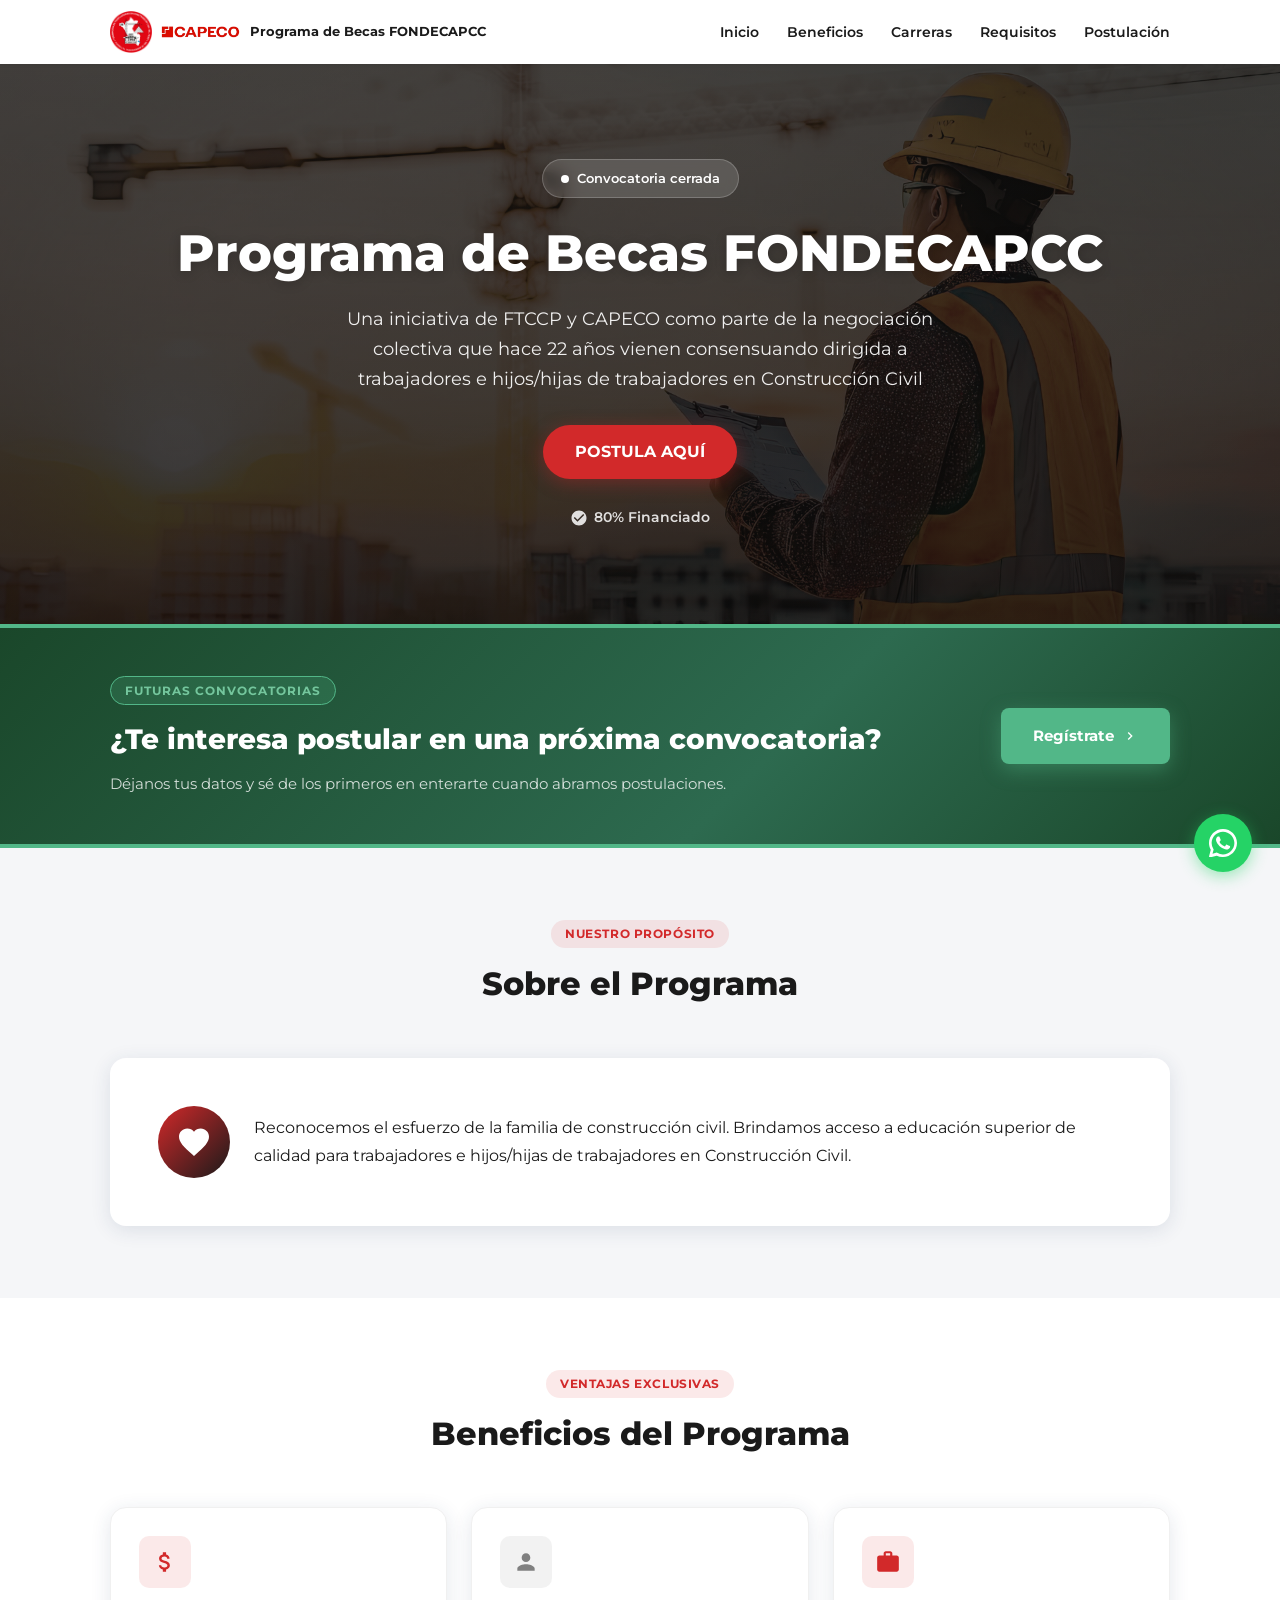
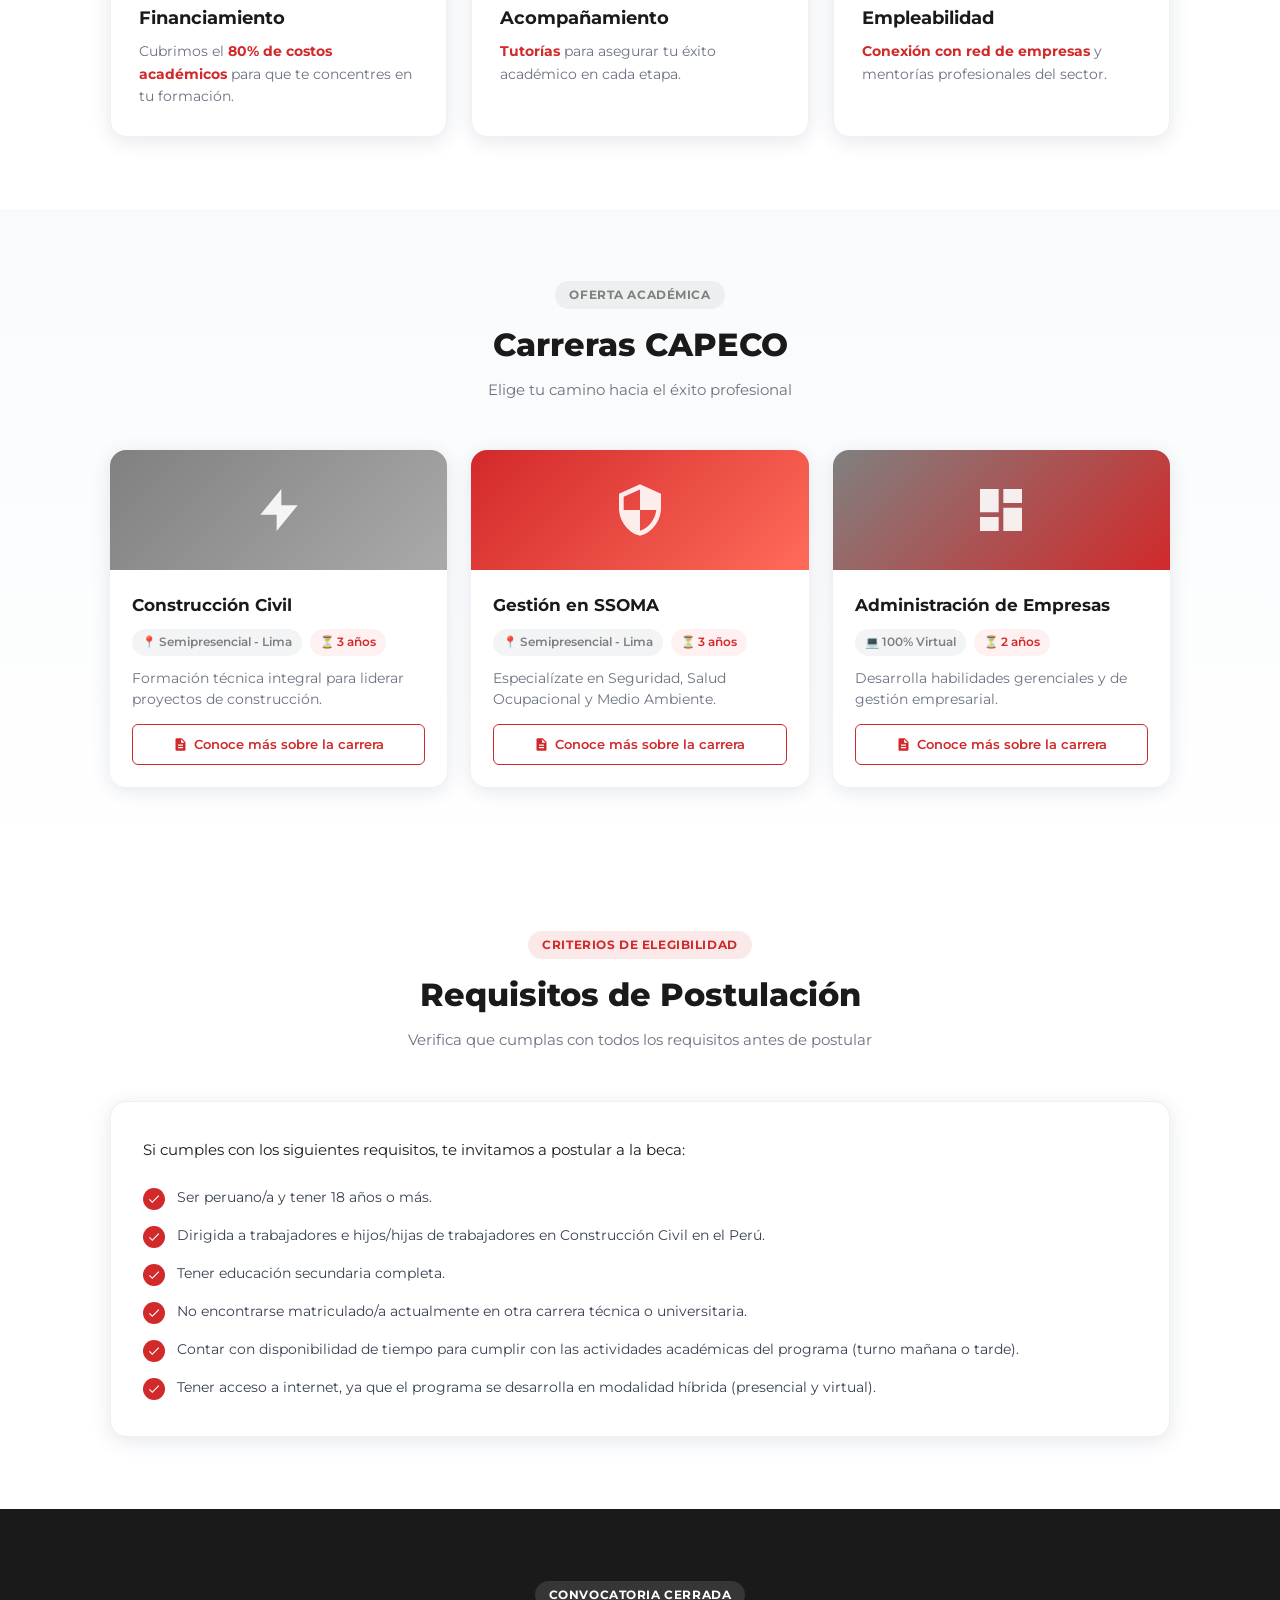
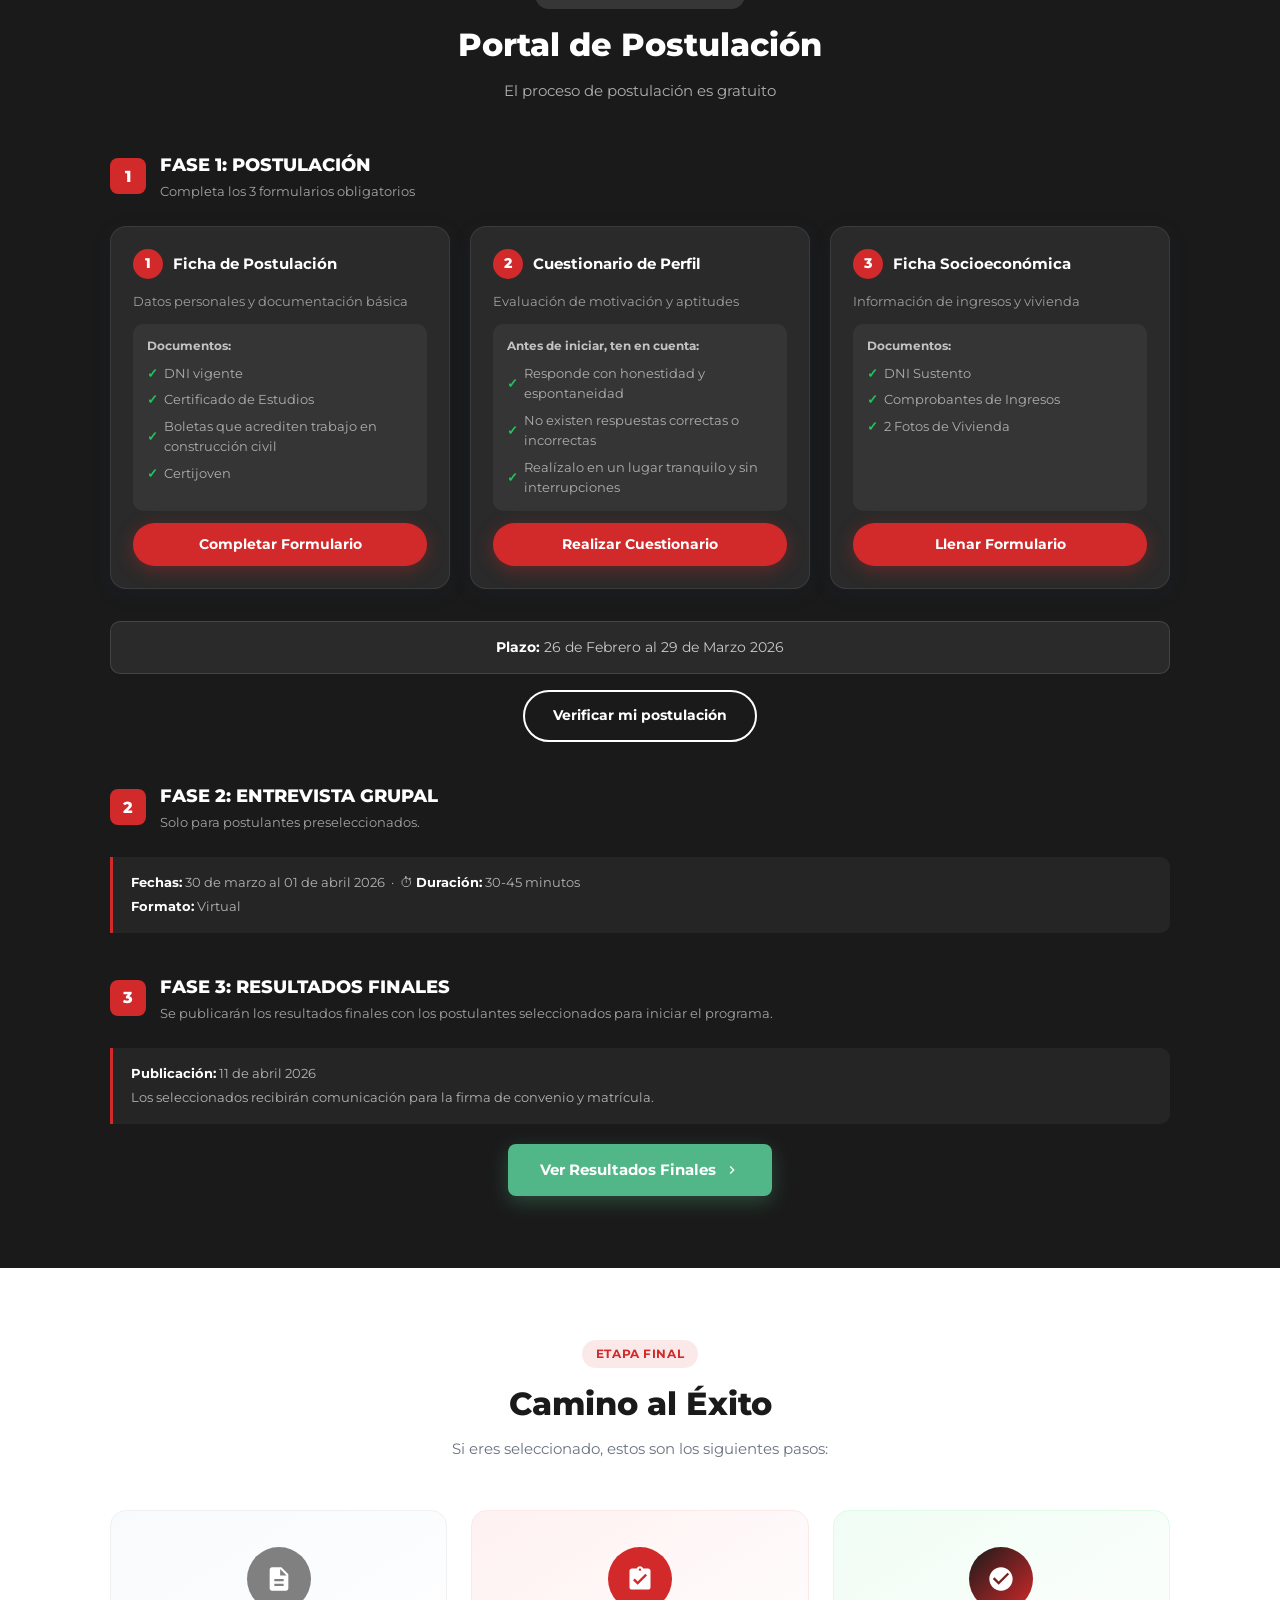
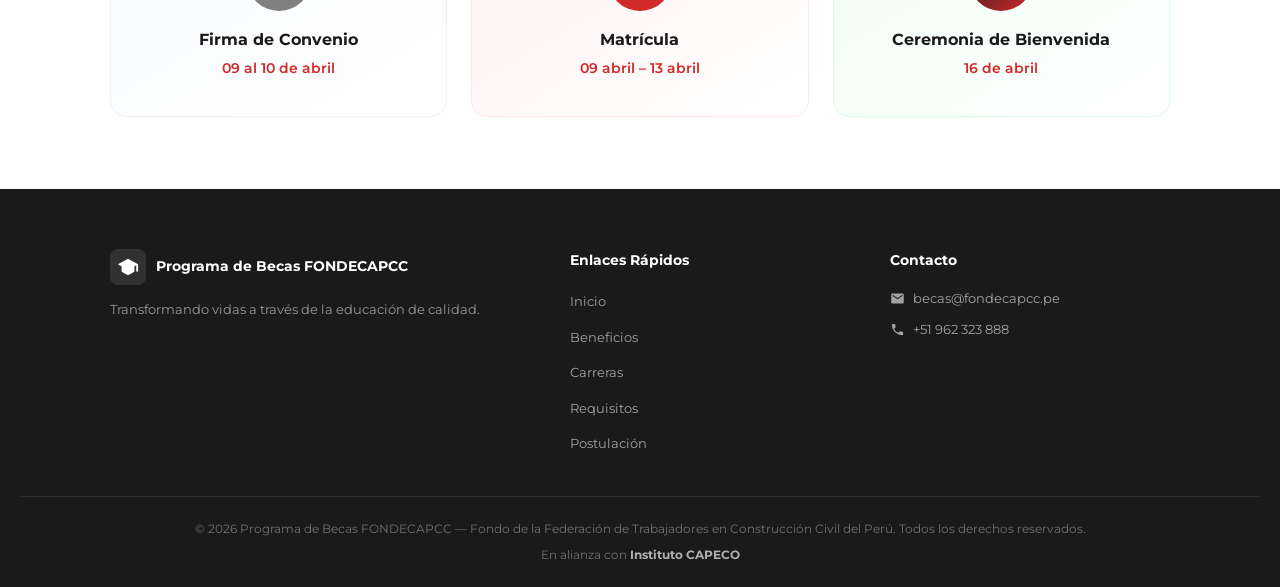
==== commit afb847c6: "Seccion futuras convocatorias" ====
--- a/index.html
+++ b/index.html
@@ -57,7 +57,7 @@
       <div class="container hero-content">
         <div class="hero-badge">
           <span class="badge-dot"></span>
-          Convocatoria Abierta 2026
+          Convocatoria cerrada
         </div>
         <h1 class="hero-title">Programa de Becas FONDECAPCC</h1>
         <p class="hero-subtitle">
@@ -79,29 +79,27 @@
       </div>
     </section>
 
-    <!-- ===== SECCIÓN RESULTADOS ===== -->
+    <!-- ===== FUTURAS CONVOCATORIAS ===== -->
     <section class="section-resultados">
       <div class="container resultados-inner">
         <div class="resultados-left">
-          <span class="resultados-badge"
-            >RESULTADOS FINALES — 11 de abril 2026</span
-          >
+          <span class="resultados-badge">FUTURAS CONVOCATORIAS</span>
           <h2 class="resultados-title">
-            ¡Ya están disponibles los resultados!
+            ¿Te interesa postular en una próxima convocatoria?
           </h2>
           <p class="resultados-desc">
-            Ingresa tu DNI en el portal para conocer si fuiste seleccionado/a
-            para el Programa de Becas FONDECAPCC.
+            Déjanos tus datos y sé de los primeros en enterarte cuando abramos
+            postulaciones.
           </p>
         </div>
         <div class="resultados-right">
           <a
-            href="https://lookerstudio.google.com/reporting/95e26141-4369-4685-a3da-a55d4d6b3b04"
+            href="https://forms.gle/Krkxzik6Jh11Bgb36"
             target="_blank"
             rel="noopener noreferrer"
             class="btn-resultados"
           >
-            Ver mis resultados
+            Regístrate
             <svg width="16" height="16" fill="currentColor" viewBox="0 0 24 24">
               <path d="M8.59 16.59L13.17 12 8.59 7.41 10 6l6 6-6 6z" />
             </svg>
@@ -434,7 +432,7 @@
     <section id="postulacion" class="section section-dark">
       <div class="container">
         <div class="section-header light">
-          <span class="tag tag-white">PROCESO DE SELECCIÓN</span>
+          <span class="tag tag-white">CONVOCATORIA CERRADA</span>
           <h2 class="section-title">Portal de Postulación</h2>
           <p class="section-subtitle light-subtitle">
             El proceso de postulación es gratuito
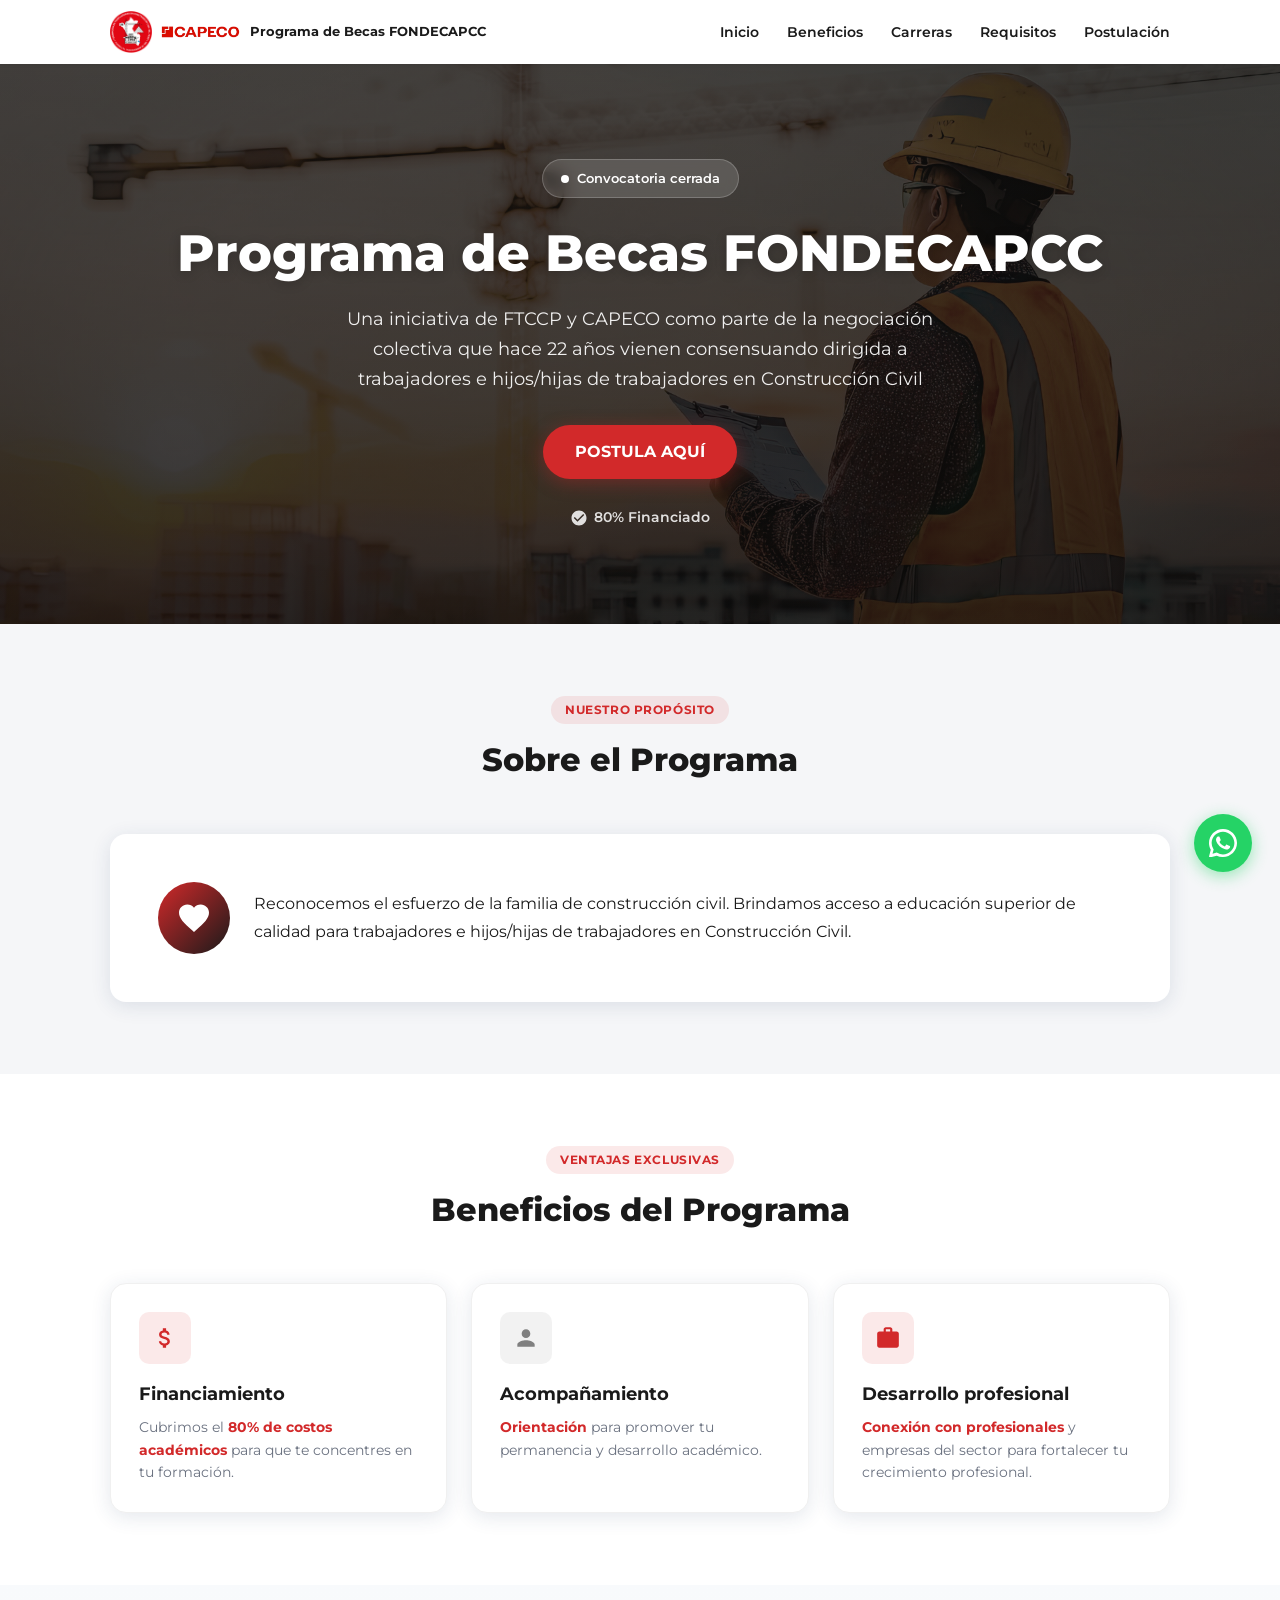
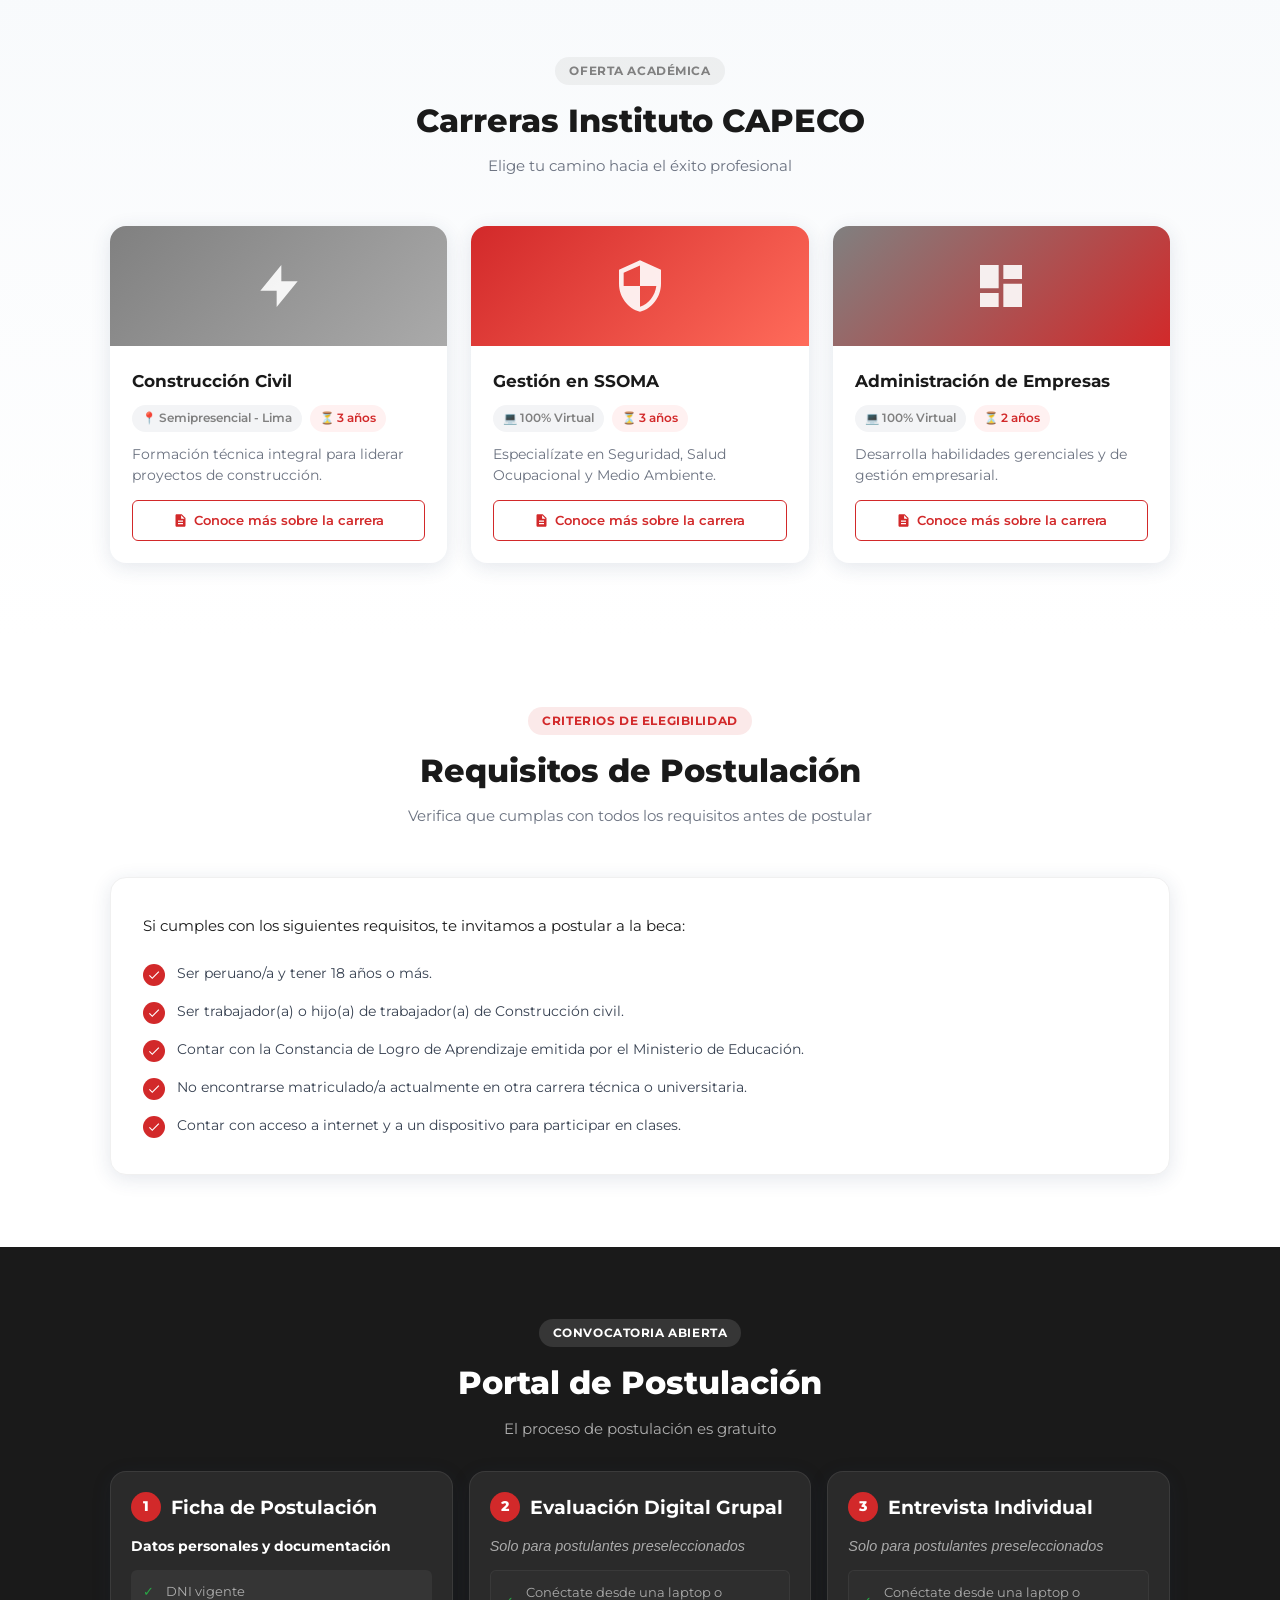
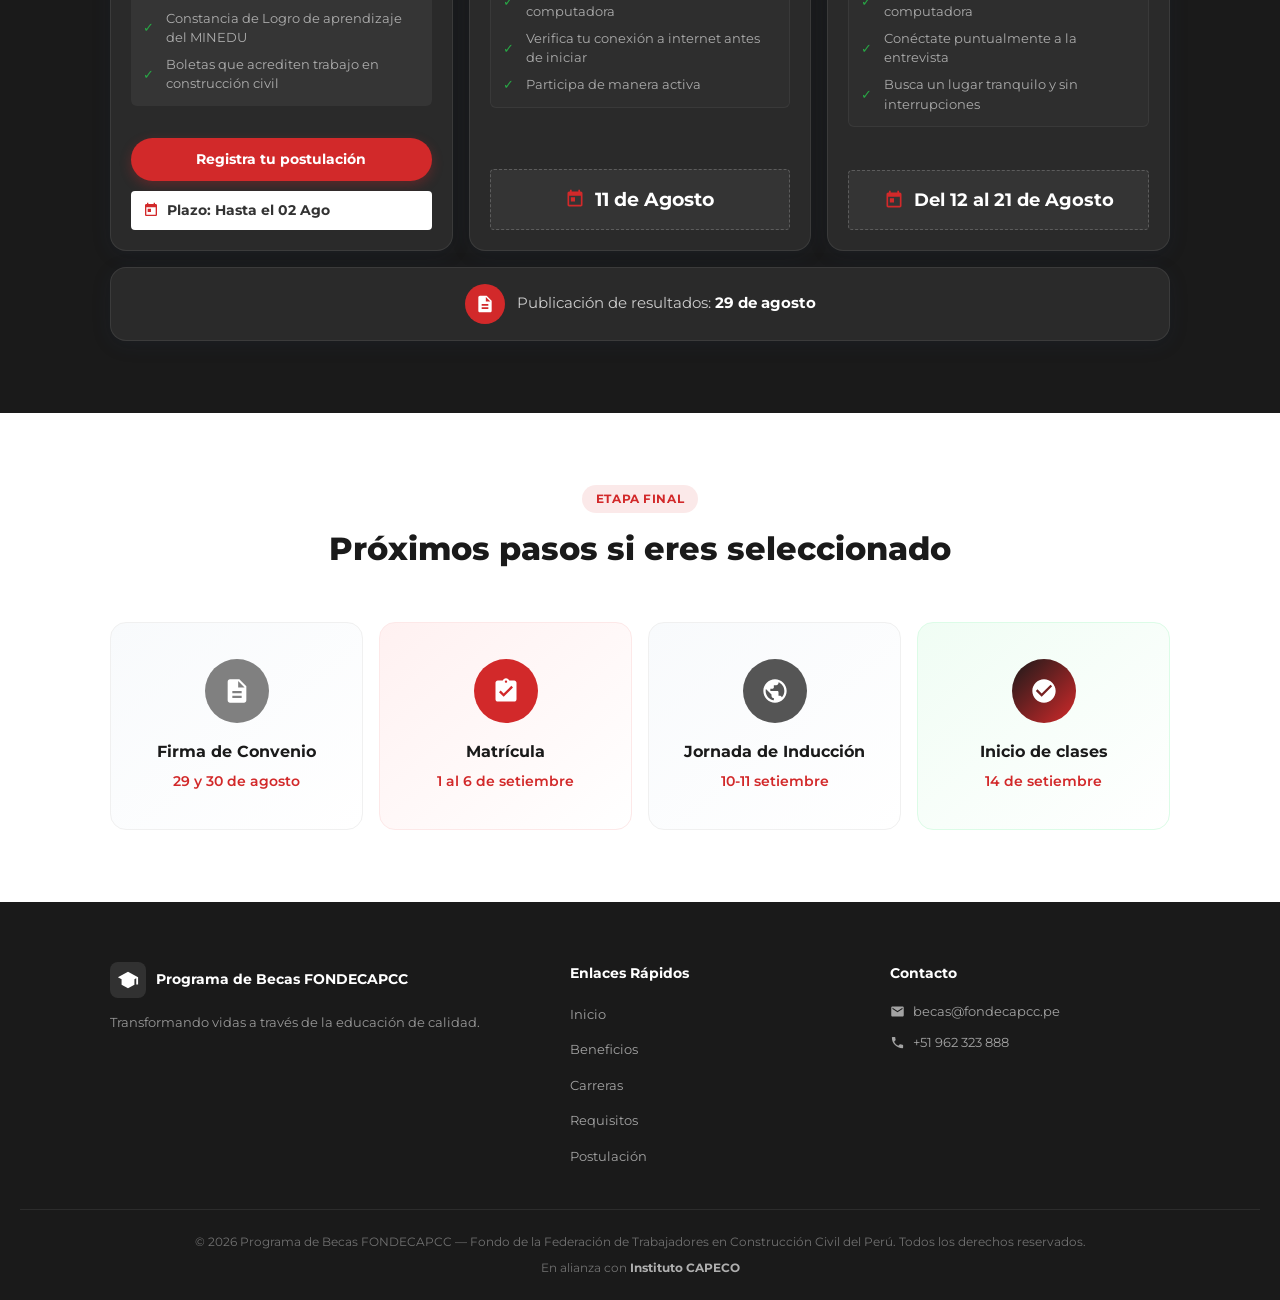
==== commit 9eb8d903: "feat: modificacion en las nuevas fechas para la segunda edicion" ====
--- a/index.html
+++ b/index.html
@@ -80,7 +80,7 @@
     </section>
 
     <!-- ===== FUTURAS CONVOCATORIAS ===== -->
-    <section class="section-resultados">
+    <section style="display: none" class="section-resultados">
       <div class="container resultados-inner">
         <div class="resultados-left">
           <span class="resultados-badge">FUTURAS CONVOCATORIAS</span>
@@ -174,8 +174,8 @@
             </div>
             <h3 class="benefit-title">Acompañamiento</h3>
             <p class="benefit-desc">
-              <strong>Tutorías</strong> para asegurar tu éxito académico en cada
-              etapa.
+              <strong>Orientación</strong> para promover tu permanencia y
+              desarrollo académico.
             </p>
           </div>
           <div class="benefit-card card">
@@ -191,10 +191,10 @@
                 />
               </svg>
             </div>
-            <h3 class="benefit-title">Empleabilidad</h3>
+            <h3 class="benefit-title">Desarrollo profesional</h3>
             <p class="benefit-desc">
-              <strong>Conexión con red de empresas</strong> y mentorías
-              profesionales del sector.
+              <strong>Conexión con profesionales</strong> y empresas del sector
+              para fortalecer tu crecimiento profesional.
             </p>
           </div>
         </div>
@@ -206,7 +206,7 @@
       <div class="container">
         <div class="section-header">
           <span class="tag tag-gray">OFERTA ACADÉMICA</span>
-          <h2 class="section-title">Carreras CAPECO</h2>
+          <h2 class="section-title">Carreras Instituto CAPECO</h2>
           <p class="section-subtitle">
             Elige tu camino hacia el éxito profesional
           </p>
@@ -270,7 +270,7 @@
             <div class="career-body">
               <h3 class="career-title">Gestión en SSOMA</h3>
               <div class="career-tags">
-                <span class="ctag ctag-gray">📍 Semipresencial - Lima</span>
+                <span class="ctag ctag-gray">💻 100% Virtual</span>
                 <span class="ctag ctag-red">⏳ 3 años</span>
               </div>
               <p class="career-desc">
@@ -377,8 +377,8 @@
                   />
                 </svg>
               </div>
-              Dirigida a trabajadores e hijos/hijas de trabajadores en
-              Construcción Civil en el Perú.
+              Ser trabajador(a) o hijo(a) de trabajador(a) de Construcción
+              civil.
             </li>
             <li>
               <div class="req-check">
@@ -388,7 +388,8 @@
                   />
                 </svg>
               </div>
-              Tener educación secundaria completa.
+              Contar con la Constancia de Logro de Aprendizaje emitida por el
+              Ministerio de Educación.
             </li>
             <li>
               <div class="req-check">
@@ -409,19 +410,8 @@
                   />
                 </svg>
               </div>
-              Contar con disponibilidad de tiempo para cumplir con las
-              actividades académicas del programa (turno mañana o tarde).
-            </li>
-            <li>
-              <div class="req-check">
-                <svg width="14" height="14" fill="#fff" viewBox="0 0 24 24">
-                  <path
-                    d="M9 16.17L4.83 12l-1.42 1.41L9 19 21 7l-1.41-1.41L9 16.17z"
-                  />
-                </svg>
-              </div>
-              Tener acceso a internet, ya que el programa se desarrolla en
-              modalidad híbrida (presencial y virtual).
+              Contar con acceso a internet y a un dispositivo para participar en
+              clases.
             </li>
           </ul>
         </div>
@@ -431,164 +421,391 @@
     <!-- ===== PORTAL DE POSTULACIÓN ===== -->
     <section id="postulacion" class="section section-dark">
       <div class="container">
-        <div class="section-header light">
-          <span class="tag tag-white">CONVOCATORIA CERRADA</span>
+        <div class="section-header light" style="margin-bottom: 30px">
+          <span class="tag tag-white">CONVOCATORIA ABIERTA</span>
           <h2 class="section-title">Portal de Postulación</h2>
           <p class="section-subtitle light-subtitle">
             El proceso de postulación es gratuito
           </p>
         </div>
 
-        <div class="fase-header">
-          <span class="fase-number">1</span>
-          <div>
-            <h3 class="fase-title">FASE 1: POSTULACIÓN</h3>
-            <p class="fase-subtitle">Completa los 3 formularios obligatorios</p>
-          </div>
-        </div>
-
-        <div class="grid-3 postulacion-grid">
-          <div class="post-card card">
-            <div class="post-card-header">
-              <span class="post-num">1</span>
-              <h4 class="post-title">Ficha de Postulación</h4>
-            </div>
-            <p class="post-desc">Datos personales y documentación básica</p>
-            <div class="post-docs">
-              <p class="docs-label">Documentos:</p>
-              <ul>
-                <li><span class="check-green">✓</span> DNI vigente</li>
-                <li>
-                  <span class="check-green">✓</span> Certificado de Estudios
-                </li>
-                <li>
-                  <span class="check-green">✓</span> Boletas que acrediten
-                  trabajo en construcción civil
-                </li>
-                <li><span class="check-green">✓</span> Certijoven</li>
-              </ul>
-            </div>
-            <a
-              href="https://forms.gle/NSyscGAZaTN2CooJA"
-              target="_blank"
-              rel="noopener noreferrer"
-              class="btn-primary btn-sm btn-block"
-              >Completar Formulario</a
+        <div
+          class="postulacion-container"
+          style="
+            display: flex;
+            flex-direction: column;
+            gap: 16px;
+            max-width: 1200px;
+            margin: 0 auto;
+          "
+        >
+          <div
+            class="postulacion-grid"
+            style="
+              display: grid;
+              grid-template-columns: repeat(auto-fit, minmax(280px, 1fr));
+              gap: 16px;
+              align-items: stretch;
+            "
+          >
+            <!-- PASO 1 -->
+            <div
+              class="post-card card"
+              style="
+                display: flex;
+                flex-direction: column;
+                justify-content: space-between;
+                padding: 20px;
+                height: 100%;
+              "
             >
-          </div>
-
-          <div class="post-card card">
-            <div class="post-card-header">
-              <span class="post-num">2</span>
-              <h4 class="post-title">Cuestionario de Perfil</h4>
-            </div>
-            <p class="post-desc">Evaluación de motivación y aptitudes</p>
-            <div class="post-docs">
-              <p class="docs-label">Antes de iniciar, ten en cuenta:</p>
-              <ul>
-                <li>
-                  <span class="check-green">✓</span> Responde con honestidad y
-                  espontaneidad
-                </li>
-                <li>
-                  <span class="check-green">✓</span> No existen respuestas
-                  correctas o incorrectas
-                </li>
-                <li>
-                  <span class="check-green">✓</span> Realízalo en un lugar
-                  tranquilo y sin interrupciones
-                </li>
-              </ul>
-            </div>
-            <a
-              href="https://forms.gle/ANFjmpUJAkdokNnB7"
-              target="_blank"
-              rel="noopener noreferrer"
-              class="btn-primary btn-sm btn-block"
-              >Realizar Cuestionario</a
+              <div>
+                <div class="post-card-header" style="margin-bottom: 12px">
+                  <span class="post-num">1</span>
+                  <h4 class="post-title" style="font-size: 1.2rem">
+                    Ficha de Postulación
+                  </h4>
+                </div>
+                <p
+                  class="post-desc"
+                  style="
+                    font-size: 0.9rem;
+                    margin-bottom: 12px;
+                    color: #fff;
+                    font-weight: bold;
+                  "
+                >
+                  Datos personales y documentación
+                </p>
+                <div
+                  class="post-docs"
+                  style="
+                    margin-bottom: 20px;
+                    background: rgba(255, 255, 255, 0.05);
+                    padding: 12px;
+                    border-radius: 6px;
+                  "
+                >
+                  <ul
+                    style="
+                      padding-left: 0;
+                      list-style: none;
+                      font-size: 0.85rem;
+                      line-height: 1.5;
+                      margin: 0;
+                      display: flex;
+                      flex-direction: column;
+                      gap: 8px;
+                    "
+                  >
+                    <li>
+                      <span style="color: #28a745; margin-right: 6px">✓</span
+                      >DNI vigente
+                    </li>
+                    <li>
+                      <span style="color: #28a745; margin-right: 6px">✓</span
+                      >Constancia de Logro de aprendizaje del MINEDU
+                    </li>
+                    <li>
+                      <span style="color: #28a745; margin-right: 6px">✓</span
+                      >Boletas que acrediten trabajo en construcción civil
+                    </li>
+                  </ul>
+                </div>
+              </div>
+              <div
+                style="
+                  display: flex;
+                  flex-direction: column;
+                  gap: 10px;
+                  margin-top: auto;
+                "
+              >
+                <a
+                  href="https://forms.gle/PDkFmZVD9TnmpCd66"
+                  target="_blank"
+                  rel="noopener noreferrer"
+                  class="btn-primary btn-sm btn-block"
+                  style="
+                    text-align: center;
+                    font-size: 0.9rem;
+                    padding: 10px;
+                    font-weight: bold;
+                    width: 100%;
+                    box-shadow: 0 4px 12px rgba(210, 41, 42, 0.3);
+                  "
+                >
+                  Registra tu postulación
+                </a>
+                <div
+                  style="
+                    font-size: 0.9rem;
+                    padding: 8px 12px;
+                    display: flex;
+                    align-items: center;
+                    gap: 8px;
+                    background: #fff;
+                    color: #333;
+                    border-radius: 4px;
+                    font-weight: bold;
+                  "
+                >
+                  <svg
+                    width="16"
+                    height="16"
+                    fill="#d2292a"
+                    viewBox="0 0 24 24"
+                  >
+                    <path
+                      d="M19 3h-1V1h-2v2H8V1H6v2H5c-1.1 0-2 .9-2 2v14c0 1.1.9 2 2 2h14c1.1 0 2-.9 2-2V5c0-1.1-.9-2-2-2zm0 16H5V8h14v11zM7 10h5v5H7z"
+                    />
+                  </svg>
+                  Plazo: Hasta el 02 Ago
+                </div>
+              </div>
+            </div>
+
+            <!-- PASO 2 -->
+            <div
+              class="post-card card"
+              style="
+                display: flex;
+                flex-direction: column;
+                justify-content: space-between;
+                padding: 20px;
+                height: 100%;
+              "
             >
-          </div>
-
-          <div class="post-card card">
-            <div class="post-card-header">
-              <span class="post-num">3</span>
-              <h4 class="post-title">Ficha Socioeconómica</h4>
-            </div>
-            <p class="post-desc">Información de ingresos y vivienda</p>
-            <div class="post-docs">
-              <p class="docs-label">Documentos:</p>
-              <ul>
-                <li><span class="check-green">✓</span> DNI Sustento</li>
-                <li>
-                  <span class="check-green">✓</span> Comprobantes de Ingresos
-                </li>
-                <li><span class="check-green">✓</span> 2 Fotos de Vivienda</li>
-              </ul>
-            </div>
-            <a
-              href="https://forms.gle/mBU4uJEa2cmbNYLj9"
-              target="_blank"
-              rel="noopener noreferrer"
-              class="btn-primary btn-sm btn-block"
-              >Llenar Formulario</a
+              <div>
+                <div class="post-card-header" style="margin-bottom: 12px">
+                  <span class="post-num">2</span>
+                  <h4 class="post-title" style="font-size: 1.2rem">
+                    Evaluación Digital Grupal
+                  </h4>
+                </div>
+                <p
+                  class="post-desc"
+                  style="
+                    font-size: 0.9rem;
+                    margin-bottom: 12px;
+                    color: #aaa;
+                    font-style: italic;
+                  "
+                >
+                  Solo para postulantes preseleccionados
+                </p>
+                <div
+                  class="post-docs"
+                  style="
+                    margin-bottom: 20px;
+                    background: rgba(255, 255, 255, 0.02);
+                    padding: 12px;
+                    border-radius: 6px;
+                    border: 1px solid rgba(255, 255, 255, 0.05);
+                  "
+                >
+                  <ul
+                    style="
+                      padding-left: 0;
+                      list-style: none;
+                      font-size: 0.85rem;
+                      line-height: 1.5;
+                      margin: 0;
+                      display: flex;
+                      flex-direction: column;
+                      gap: 8px;
+                      color: #ccc;
+                    "
+                  >
+                    <li>
+                      <span style="color: #28a745; margin-right: 6px">✓</span
+                      >Conéctate desde una laptop o computadora
+                    </li>
+                    <li>
+                      <span style="color: #28a745; margin-right: 6px">✓</span
+                      >Verifica tu conexión a internet antes de iniciar
+                    </li>
+                    <li>
+                      <span style="color: #28a745; margin-right: 6px">✓</span
+                      >Participa de manera activa
+                    </li>
+                  </ul>
+                </div>
+              </div>
+              <div
+                style="
+                  margin-top: auto;
+                  text-align: center;
+                  background: rgba(255, 255, 255, 0.05);
+                  padding: 14px;
+                  border-radius: 4px;
+                  border: 1px dashed rgba(255, 255, 255, 0.2);
+                "
+              >
+                <div
+                  style="
+                    display: flex;
+                    align-items: center;
+                    justify-content: center;
+                    gap: 10px;
+                  "
+                >
+                  <svg
+                    width="20"
+                    height="20"
+                    fill="#d2292a"
+                    viewBox="0 0 24 24"
+                  >
+                    <path
+                      d="M19 3h-1V1h-2v2H8V1H6v2H5c-1.1 0-2 .9-2 2v14c0 1.1.9 2 2 2h14c1.1 0 2-.9 2-2V5c0-1.1-.9-2-2-2zm0 16H5V8h14v11zM7 10h5v5H7z"
+                    />
+                  </svg>
+                  <strong style="font-size: 1.2rem; color: #fff"
+                    >11 de Agosto</strong
+                  >
+                </div>
+              </div>
+            </div>
+
+            <!-- PASO 3 -->
+            <div
+              class="post-card card"
+              style="
+                display: flex;
+                flex-direction: column;
+                justify-content: space-between;
+                padding: 20px;
+                height: 100%;
+              "
             >
-          </div>
-        </div>
-
-        <div class="plazo-bar">
-          <strong>Plazo:</strong> 26 de Febrero al 29 de Marzo 2026
-        </div>
-        <div style="text-align: center; margin-top: 16px">
-          <a
-            href="https://lookerstudio.google.com/reporting/4498fa80-1366-4931-ae61-51509a1a395b"
-            target="_blank"
-            rel="noopener noreferrer"
-            class="btn-outline-white"
+              <div>
+                <div class="post-card-header" style="margin-bottom: 12px">
+                  <span class="post-num">3</span>
+                  <h4 class="post-title" style="font-size: 1.2rem">
+                    Entrevista Individual
+                  </h4>
+                </div>
+                <p
+                  class="post-desc"
+                  style="
+                    font-size: 0.9rem;
+                    margin-bottom: 12px;
+                    color: #aaa;
+                    font-style: italic;
+                  "
+                >
+                  Solo para postulantes preseleccionados
+                </p>
+                <div
+                  class="post-docs"
+                  style="
+                    margin-bottom: 20px;
+                    background: rgba(255, 255, 255, 0.02);
+                    padding: 12px;
+                    border-radius: 6px;
+                    border: 1px solid rgba(255, 255, 255, 0.05);
+                  "
+                >
+                  <ul
+                    style="
+                      padding-left: 0;
+                      list-style: none;
+                      font-size: 0.85rem;
+                      line-height: 1.5;
+                      margin: 0;
+                      display: flex;
+                      flex-direction: column;
+                      gap: 8px;
+                      color: #ccc;
+                    "
+                  >
+                    <li>
+                      <span style="color: #28a745; margin-right: 6px">✓</span
+                      >Conéctate desde una laptop o computadora
+                    </li>
+                    <li>
+                      <span style="color: #28a745; margin-right: 6px">✓</span
+                      >Conéctate puntualmente a la entrevista
+                    </li>
+                    <li>
+                      <span style="color: #28a745; margin-right: 6px">✓</span
+                      >Busca un lugar tranquilo y sin interrupciones
+                    </li>
+                  </ul>
+                </div>
+              </div>
+              <div
+                style="
+                  margin-top: auto;
+                  text-align: center;
+                  background: rgba(255, 255, 255, 0.05);
+                  padding: 14px;
+                  border-radius: 4px;
+                  border: 1px dashed rgba(255, 255, 255, 0.2);
+                "
+              >
+                <div
+                  style="
+                    display: flex;
+                    align-items: center;
+                    justify-content: center;
+                    gap: 10px;
+                  "
+                >
+                  <svg
+                    width="20"
+                    height="20"
+                    fill="#d2292a"
+                    viewBox="0 0 24 24"
+                  >
+                    <path
+                      d="M19 3h-1V1h-2v2H8V1H6v2H5c-1.1 0-2 .9-2 2v14c0 1.1.9 2 2 2h14c1.1 0 2-.9 2-2V5c0-1.1-.9-2-2-2zm0 16H5V8h14v11zM7 10h5v5H7z"
+                    />
+                  </svg>
+                  <strong style="font-size: 1.15rem; color: #fff"
+                    >Del 12 al 21 de Agosto</strong
+                  >
+                </div>
+              </div>
+            </div>
+          </div>
+
+          <!-- RESULTADOS -->
+          <div
+            class="post-card card"
+            style="
+              display: flex;
+              flex-direction: row !important;
+              justify-content: center;
+              align-items: center;
+              padding: 16px 24px;
+              gap: 12px;
+            "
           >
-            Verificar mi postulación
-          </a>
-        </div>
-
-        <div class="fase-header" style="margin-top: 40px">
-          <span class="fase-number">2</span>
-          <div>
-            <h3 class="fase-title">FASE 2: ENTREVISTA GRUPAL</h3>
-            <p class="fase-subtitle">Solo para postulantes preseleccionados.</p>
-          </div>
-        </div>
-        <div class="fase-info-bar">
-          <strong>Fechas:</strong> 30 de marzo al 01 de abril 2026 &nbsp;·&nbsp;
-          ⏱ <strong>Duración:</strong> 30-45 minutos<br />
-          <strong>Formato:</strong> Virtual
-        </div>
-
-        <div class="fase-header" style="margin-top: 40px">
-          <span class="fase-number">3</span>
-          <div>
-            <h3 class="fase-title">FASE 3: RESULTADOS FINALES</h3>
-            <p class="fase-subtitle">
-              Se publicarán los resultados finales con los postulantes
-              seleccionados para iniciar el programa.
-            </p>
-          </div>
-        </div>
-        <div class="fase-info-bar">
-          <strong>Publicación:</strong> 11 de abril 2026<br />
-          Los seleccionados recibirán comunicación para la firma de convenio y
-          matrícula.
-        </div>
-        <div style="text-align: center; margin-top: 20px">
-          <a
-            href="https://lookerstudio.google.com/reporting/95e26141-4369-4685-a3da-a55d4d6b3b04"
-            target="_blank"
-            rel="noopener noreferrer"
-            class="btn-resultados-fase"
-          >
-            Ver Resultados Finales
-            <svg width="16" height="16" fill="currentColor" viewBox="0 0 24 24">
-              <path d="M8.59 16.59L13.17 12 8.59 7.41 10 6l6 6-6 6z" />
-            </svg>
-          </a>
+            <span
+              style="
+                background: #d2292a;
+                border-radius: 50%;
+                width: 40px;
+                height: 40px;
+                min-width: 40px;
+                display: inline-flex;
+                align-items: center;
+                justify-content: center;
+                flex-shrink: 0;
+              "
+            >
+              <svg width="20" height="20" fill="#fff" viewBox="0 0 24 24">
+                <path
+                  d="M14 2H6c-1.1 0-1.99.9-1.99 2L4 20c0 1.1.89 2 1.99 2H18c1.1 0 2-.9 2-2V8l-6-6zm2 16H8v-2h8v2zm0-4H8v-2h8v2zm-3-5V3.5L18.5 9H13z"
+                />
+              </svg>
+            </span>
+            <span style="color: #ccc; font-size: 0.95rem; white-space: nowrap">
+              Publicación de resultados:
+              <strong style="color: #fff">29 de agosto</strong>
+            </span>
+          </div>
         </div>
       </div>
     </section>
@@ -598,12 +815,17 @@
       <div class="container">
         <div class="section-header">
           <span class="tag tag-red">ETAPA FINAL</span>
-          <h2 class="section-title">Camino al Éxito</h2>
-          <p class="section-subtitle">
-            Si eres seleccionado, estos son los siguientes pasos:
-          </p>
-        </div>
-        <div class="grid-3">
+          <h2 class="section-title">Próximos pasos si eres seleccionado</h2>
+        </div>
+
+        <div
+          class="grid-4"
+          style="
+            display: grid;
+            grid-template-columns: repeat(auto-fit, minmax(200px, 1fr));
+            gap: 16px;
+          "
+        >
           <div class="timeline-card tl-gray">
             <div class="tl-icon" style="background: #808080">
               <svg width="28" height="28" fill="#fff" viewBox="0 0 24 24">
@@ -613,8 +835,9 @@
               </svg>
             </div>
             <h3 class="tl-title">Firma de Convenio</h3>
-            <p class="tl-date">09 al 10 de abril</p>
-          </div>
+            <p class="tl-date">29 y 30 de agosto</p>
+          </div>
+
           <div class="timeline-card tl-red">
             <div class="tl-icon" style="background: #d2292a">
               <svg width="28" height="28" fill="#fff" viewBox="0 0 24 24">
@@ -624,8 +847,21 @@
               </svg>
             </div>
             <h3 class="tl-title">Matrícula</h3>
-            <p class="tl-date">09 abril – 13 abril</p>
-          </div>
+            <p class="tl-date">1 al 6 de setiembre</p>
+          </div>
+
+          <div class="timeline-card tl-gray">
+            <div class="tl-icon" style="background: #555555">
+              <svg width="28" height="28" fill="#fff" viewBox="0 0 24 24">
+                <path
+                  d="M12 2C6.48 2 2 6.48 2 12s4.48 10 10 10 10-4.48 10-10S17.52 2 12 2zm-1 17.93c-3.95-.49-7-3.85-7-7.93 0-.62.08-1.21.21-1.79L9 15v1c0 1.1.9 2 2 2v1.93zm6.9-2.53c-.26-.81-1-1.4-1.9-1.4h-1v-3c0-.55-.45-1-1-1h-6v-2h2c.55 0 1-.45 1-1V7h2c1.1 0 2-.9 2-2v-.41c2.93 1.19 5 4.06 5 7.41 0 2.08-.8 3.97-2.1 5.39z"
+                />
+              </svg>
+            </div>
+            <h3 class="tl-title">Jornada de Inducción</h3>
+            <p class="tl-date">10-11 setiembre</p>
+          </div>
+
           <div class="timeline-card tl-green">
             <div class="tl-icon tl-gradient">
               <svg width="28" height="28" fill="#fff" viewBox="0 0 24 24">
@@ -634,8 +870,8 @@
                 />
               </svg>
             </div>
-            <h3 class="tl-title">Ceremonia de Bienvenida</h3>
-            <p class="tl-date">16 de abril</p>
+            <h3 class="tl-title">Inicio de clases</h3>
+            <p class="tl-date">14 de setiembre</p>
           </div>
         </div>
       </div>
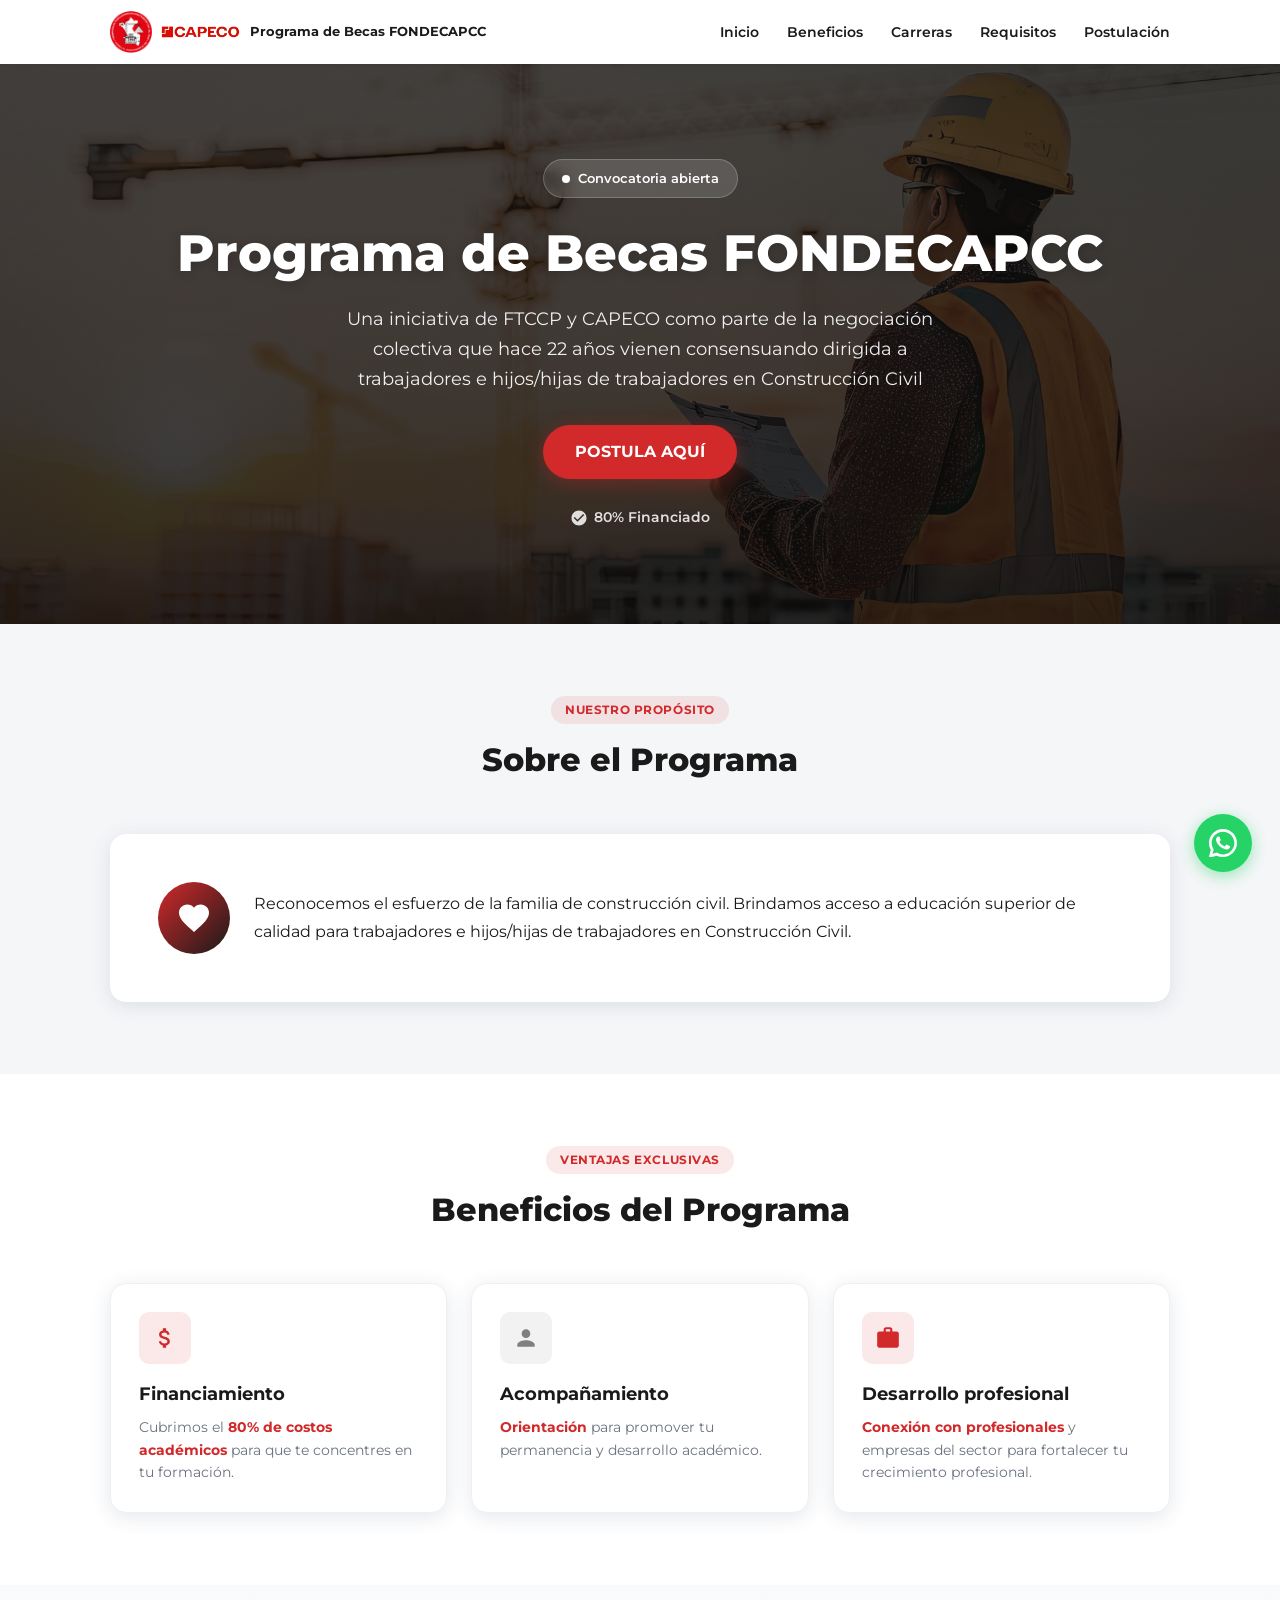
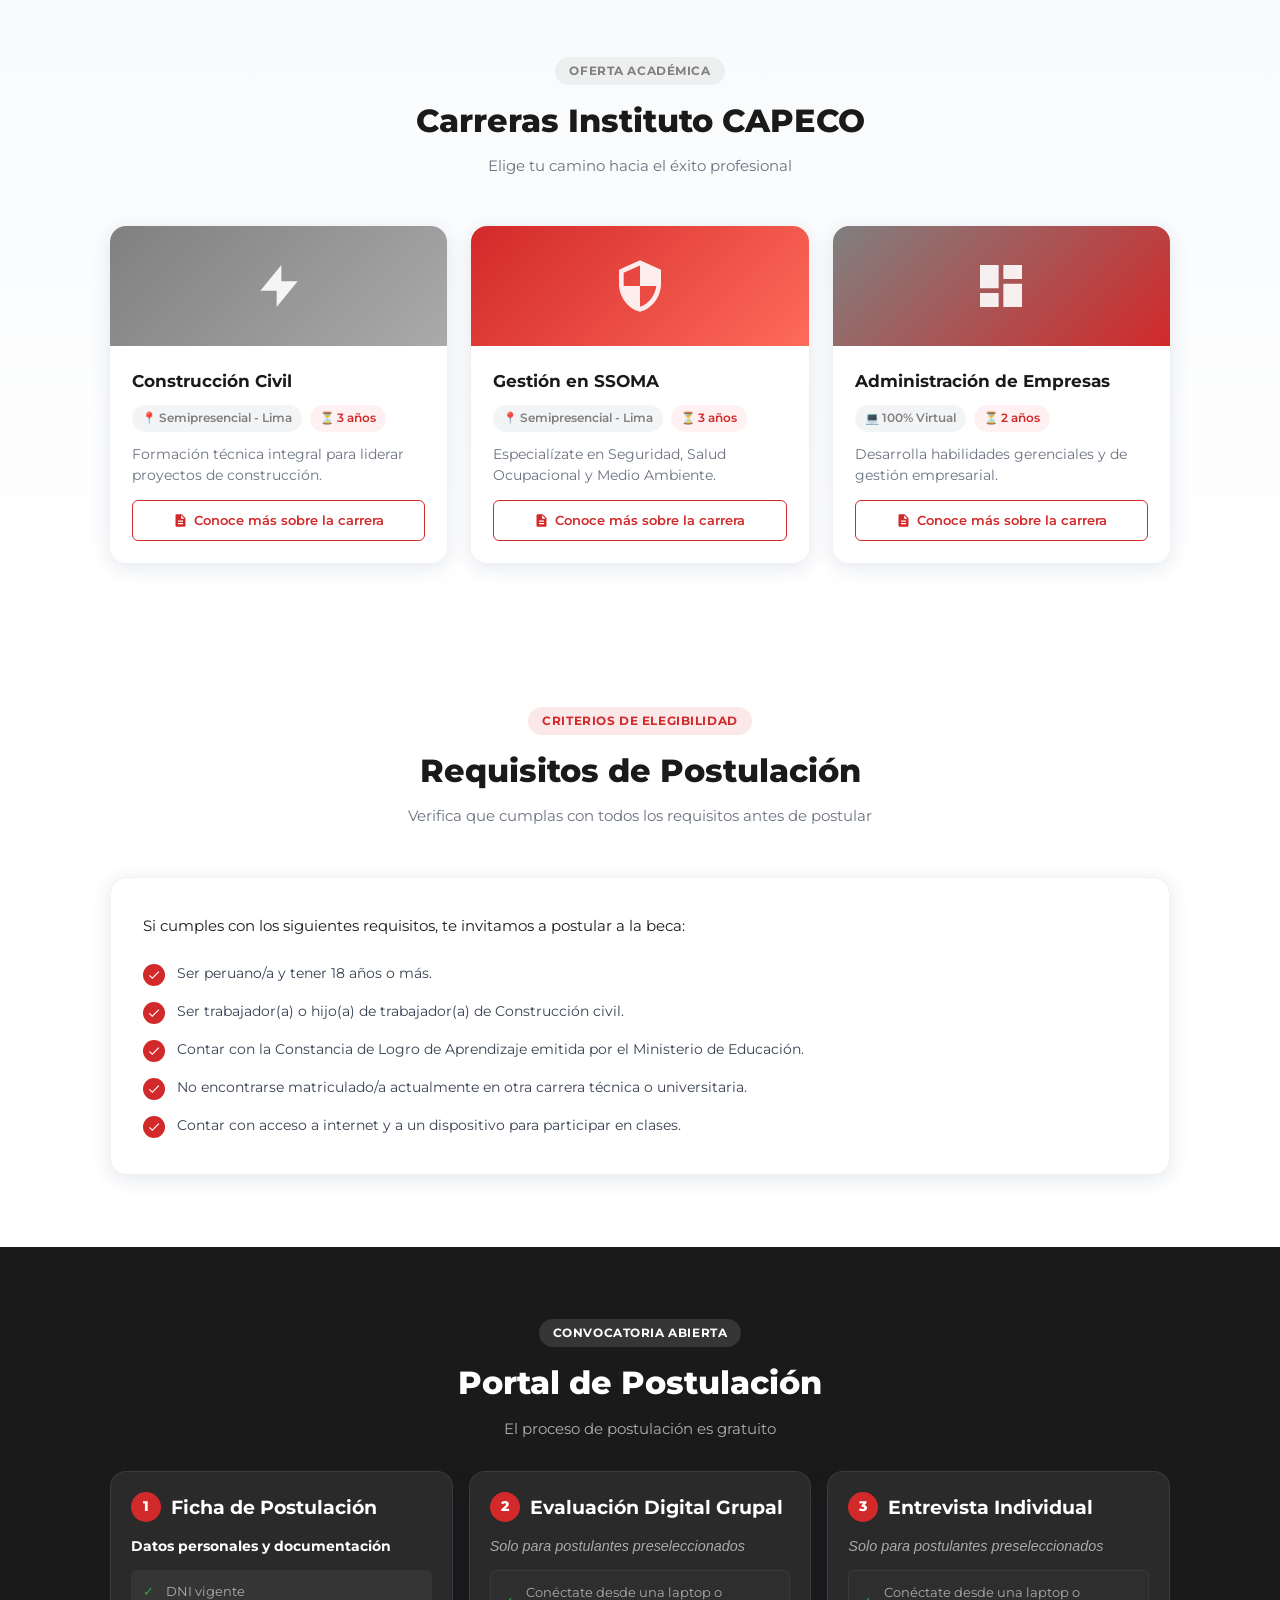
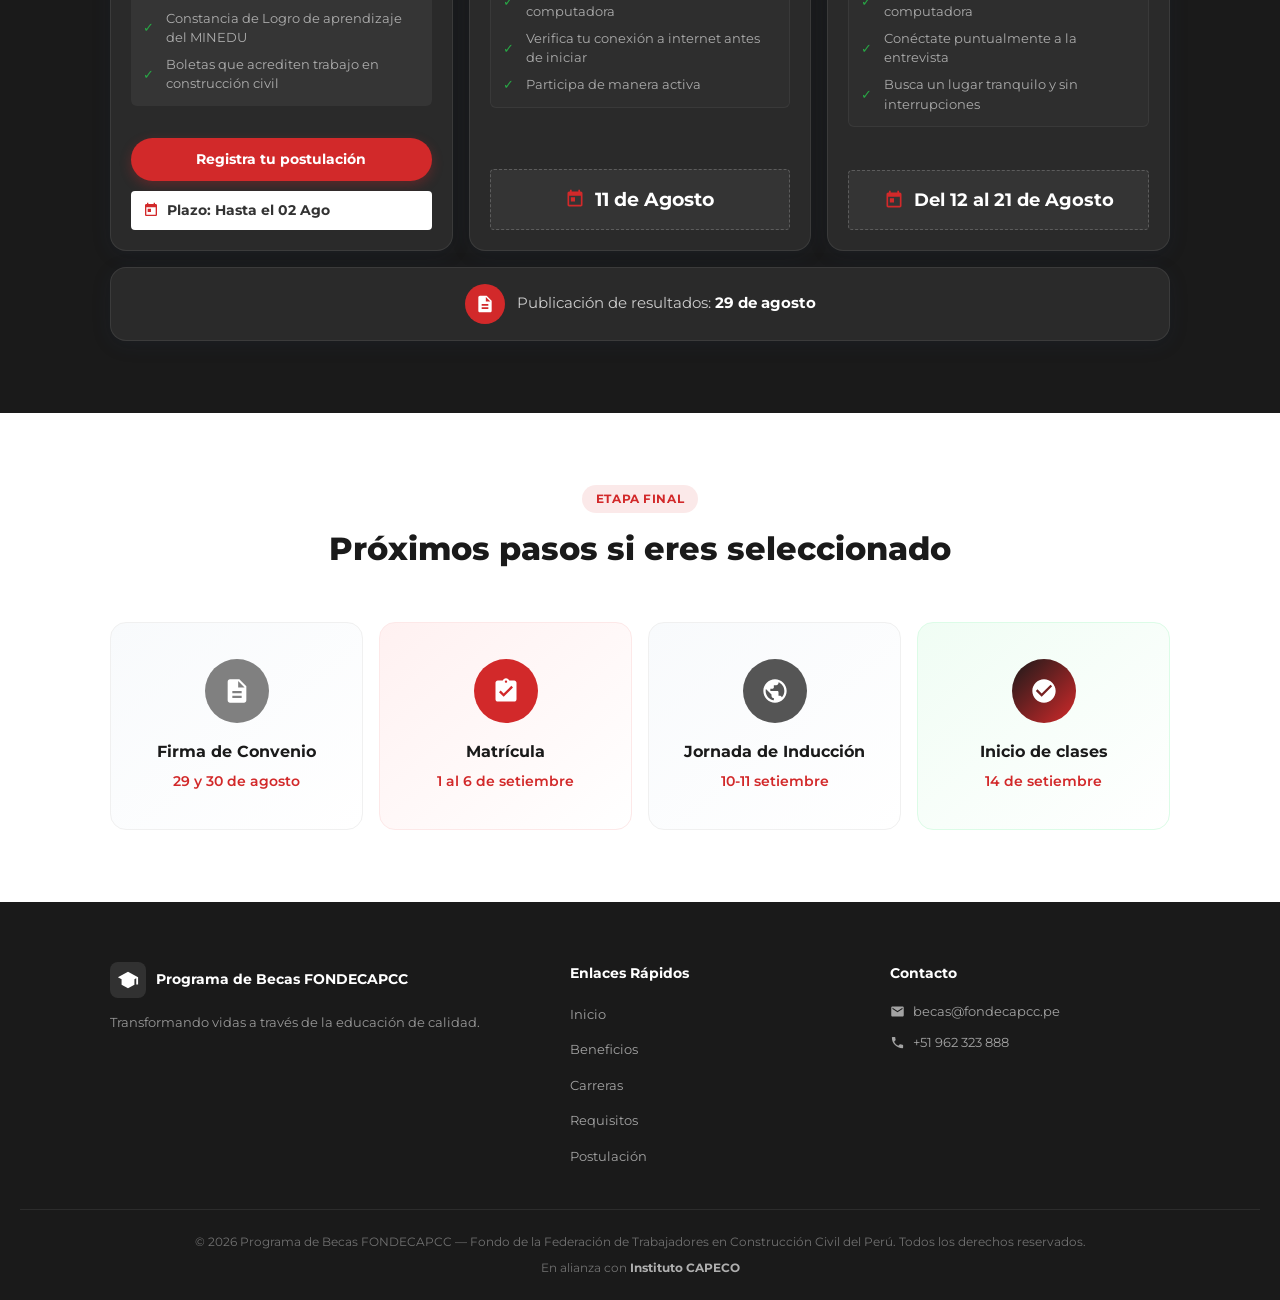
==== commit bb5c8644: "feat: cambios en el texto" ====
--- a/index.html
+++ b/index.html
@@ -57,7 +57,7 @@
       <div class="container hero-content">
         <div class="hero-badge">
           <span class="badge-dot"></span>
-          Convocatoria cerrada
+          Convocatoria abierta
         </div>
         <h1 class="hero-title">Programa de Becas FONDECAPCC</h1>
         <p class="hero-subtitle">
@@ -270,7 +270,7 @@
             <div class="career-body">
               <h3 class="career-title">Gestión en SSOMA</h3>
               <div class="career-tags">
-                <span class="ctag ctag-gray">💻 100% Virtual</span>
+                <span class="ctag ctag-gray">📍 Semipresencial - Lima</span>
                 <span class="ctag ctag-red">⏳ 3 años</span>
               </div>
               <p class="career-desc">
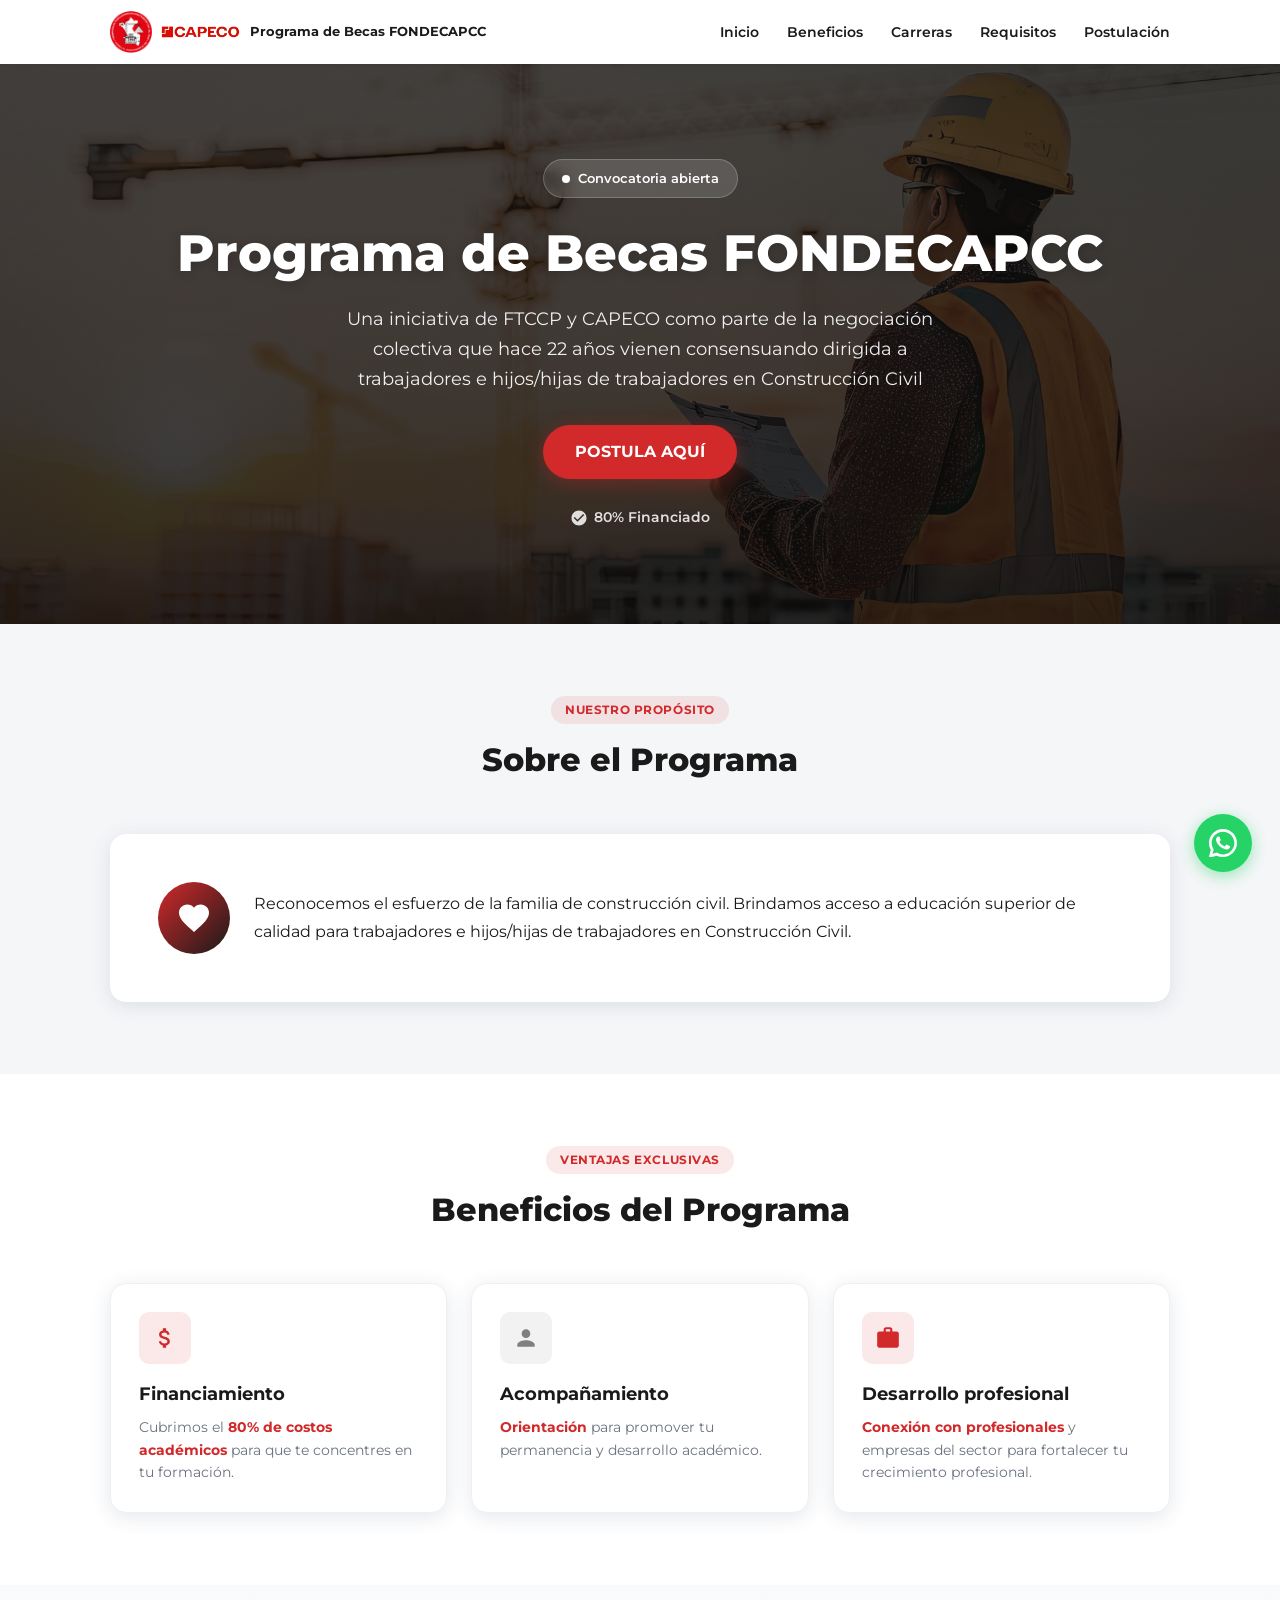
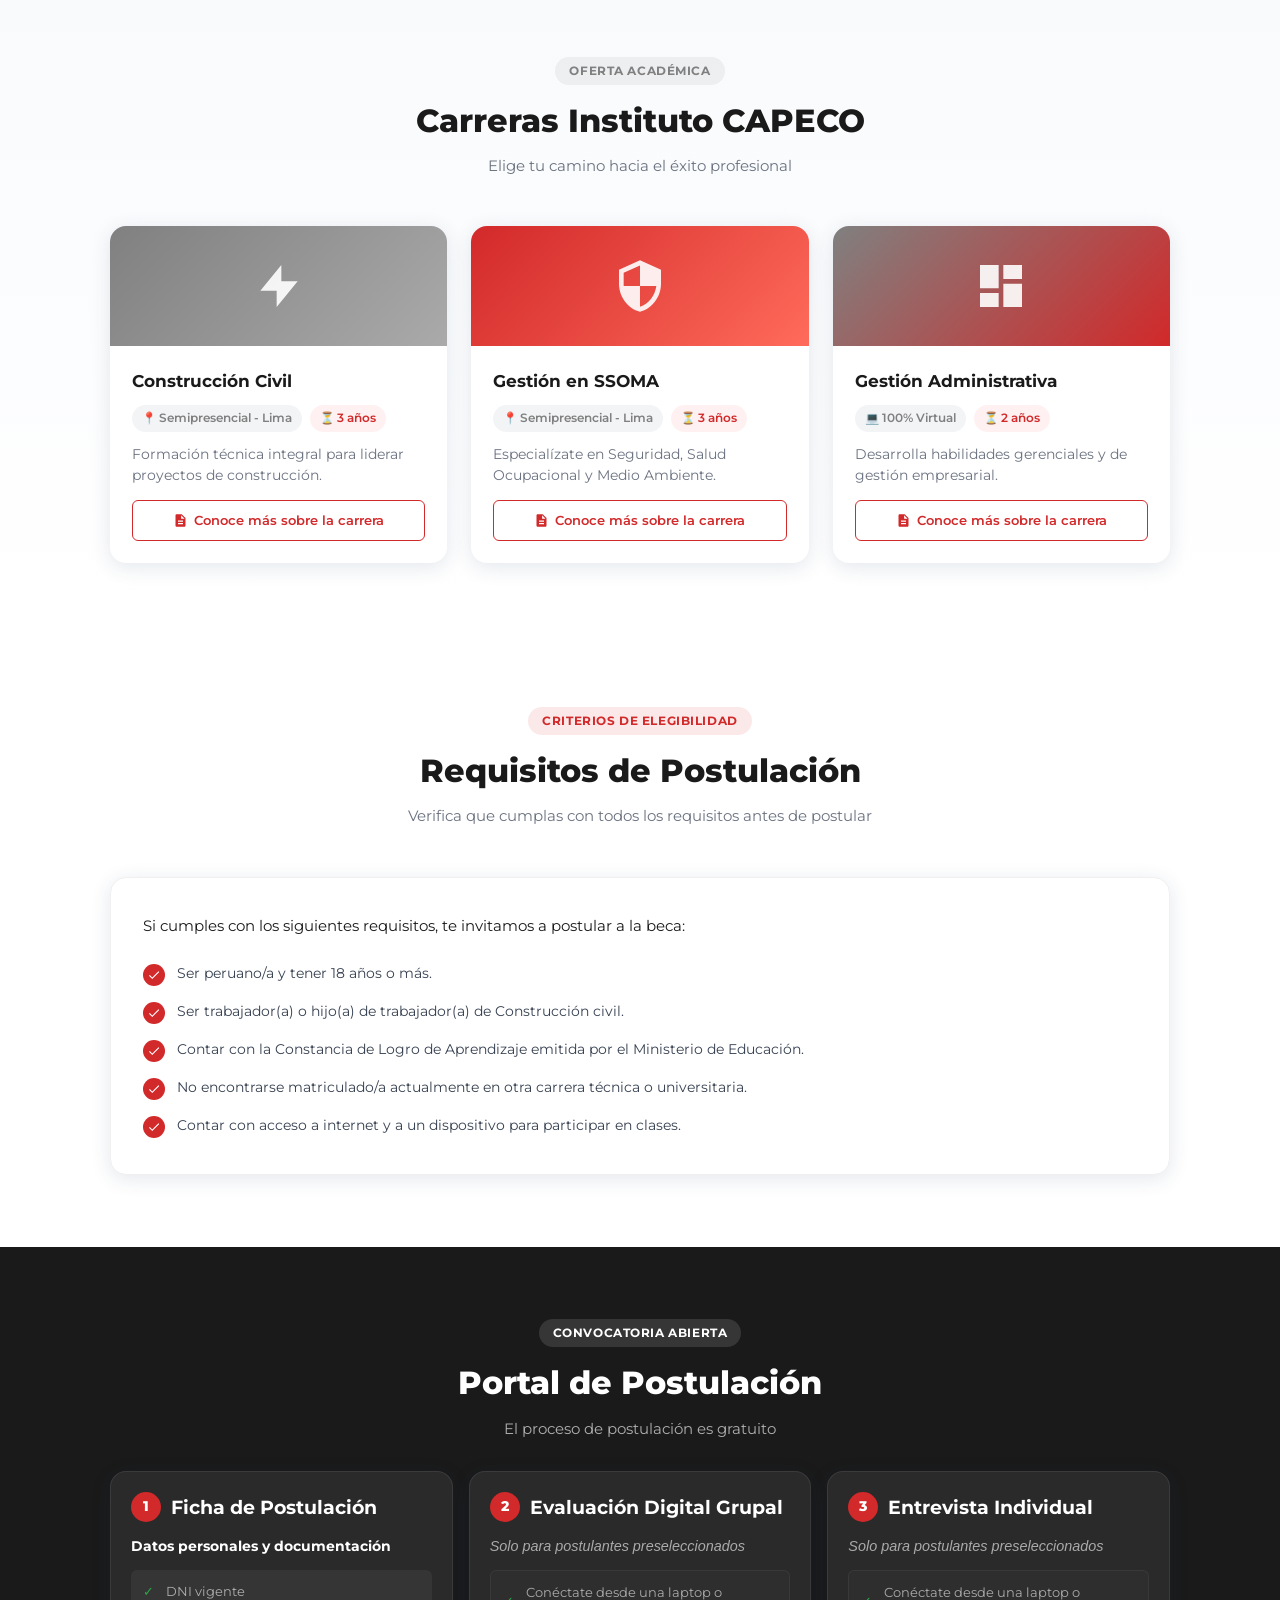
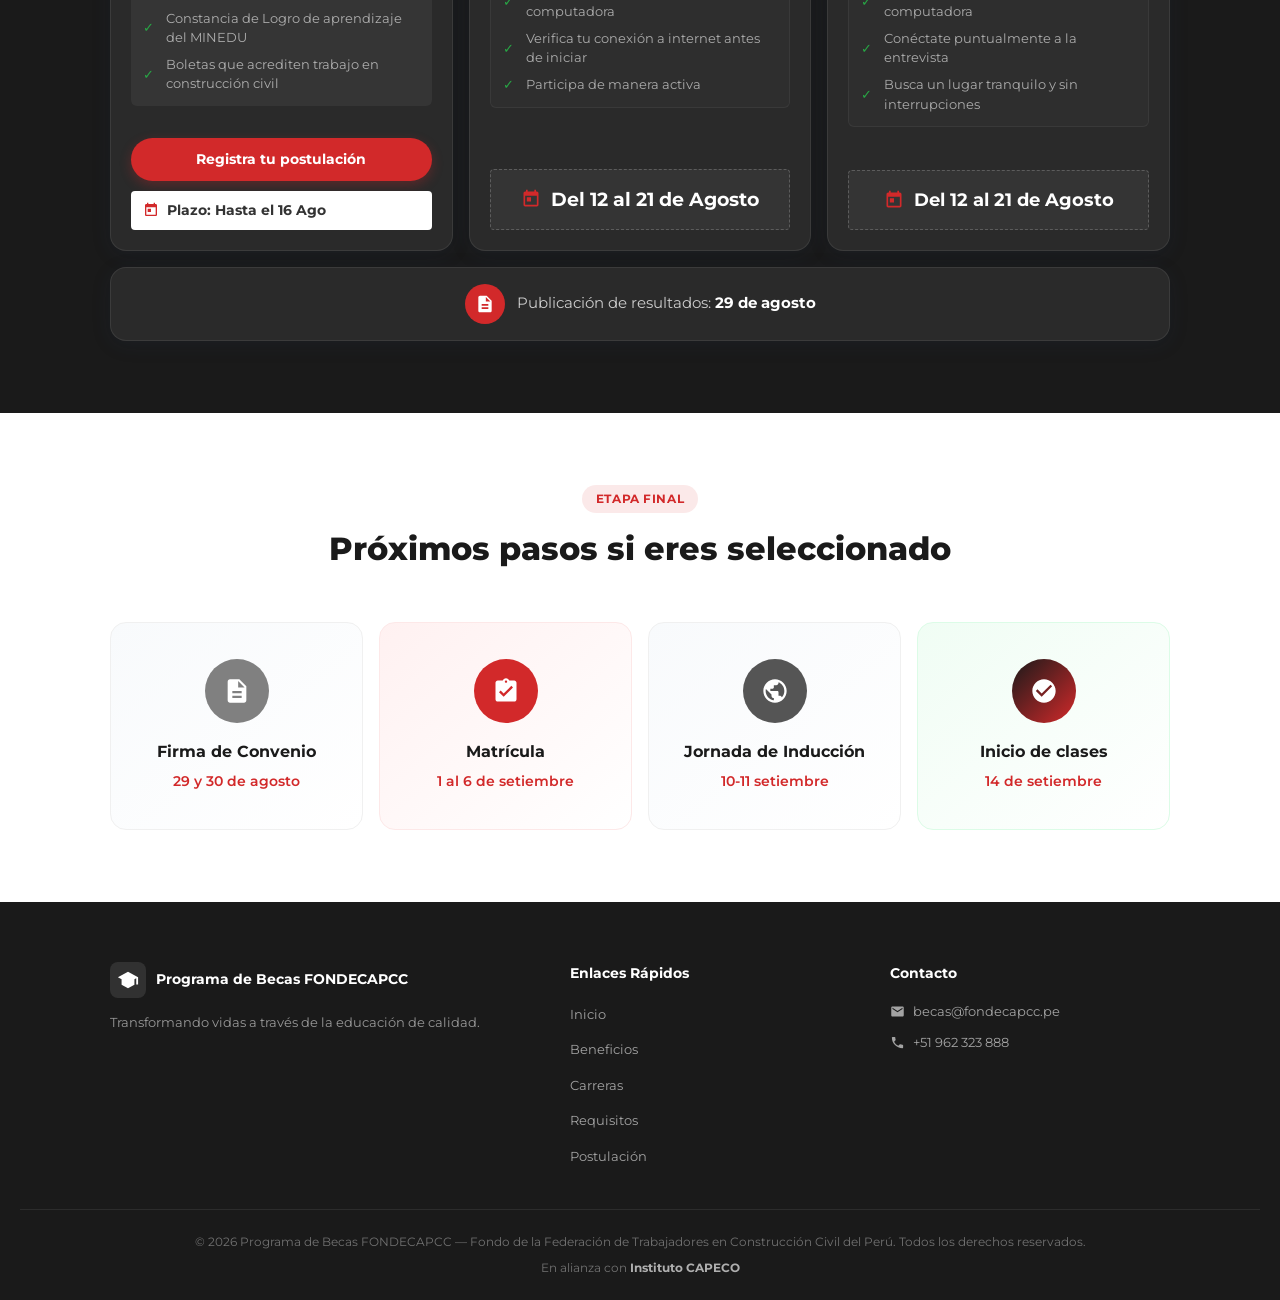
==== commit 5831d5d7: "feat: cambio de fechas y carrera Gestión Administrativa" ====
--- a/index.html
+++ b/index.html
@@ -311,7 +311,7 @@
               </svg>
             </div>
             <div class="career-body">
-              <h3 class="career-title">Administración de Empresas</h3>
+              <h3 class="career-title">Gestión Administrativa</h3>
               <div class="career-tags">
                 <span class="ctag ctag-gray">💻 100% Virtual</span>
                 <span class="ctag ctag-red">⏳ 2 años</span>
@@ -560,7 +560,7 @@
                       d="M19 3h-1V1h-2v2H8V1H6v2H5c-1.1 0-2 .9-2 2v14c0 1.1.9 2 2 2h14c1.1 0 2-.9 2-2V5c0-1.1-.9-2-2-2zm0 16H5V8h14v11zM7 10h5v5H7z"
                     />
                   </svg>
-                  Plazo: Hasta el 02 Ago
+                  Plazo: Hasta el 16 Ago
                 </div>
               </div>
             </div>
@@ -661,7 +661,7 @@
                     />
                   </svg>
                   <strong style="font-size: 1.2rem; color: #fff"
-                    >11 de Agosto</strong
+                    >Del 12 al 21 de Agosto</strong
                   >
                 </div>
               </div>
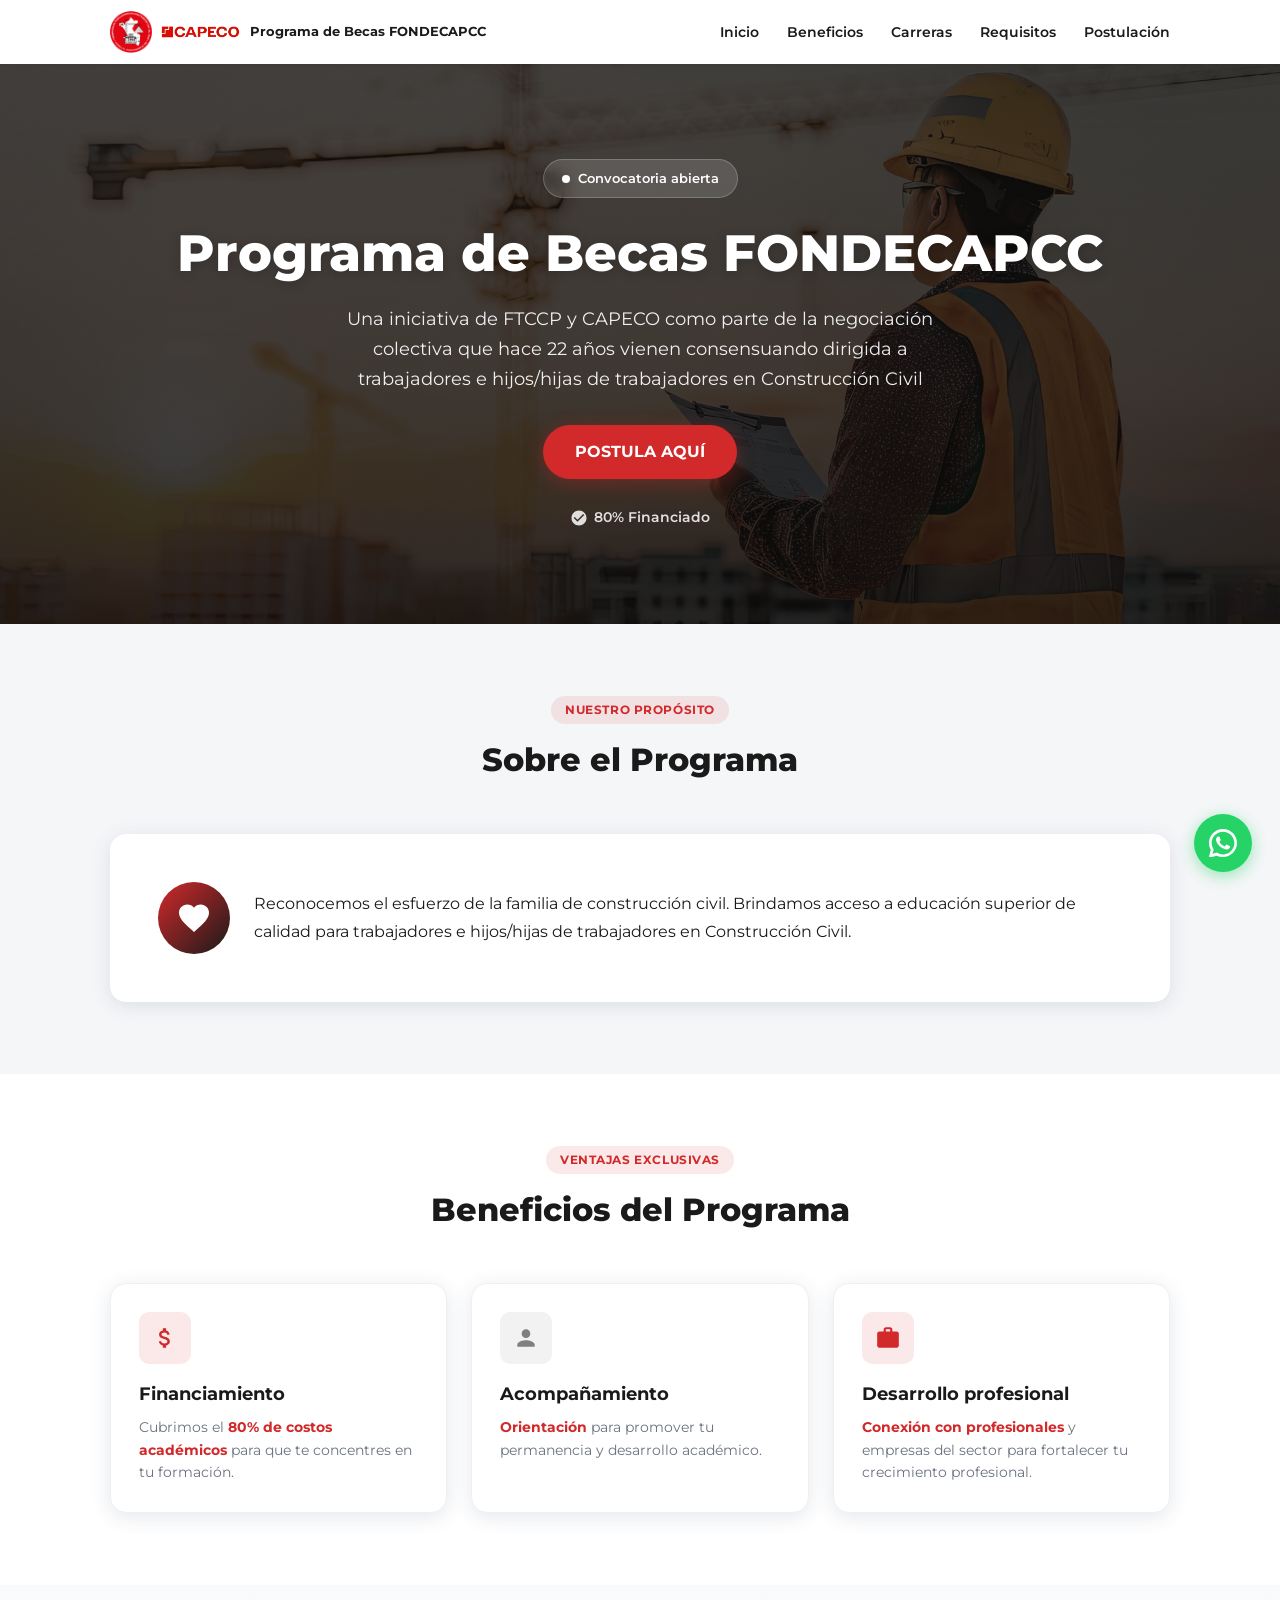
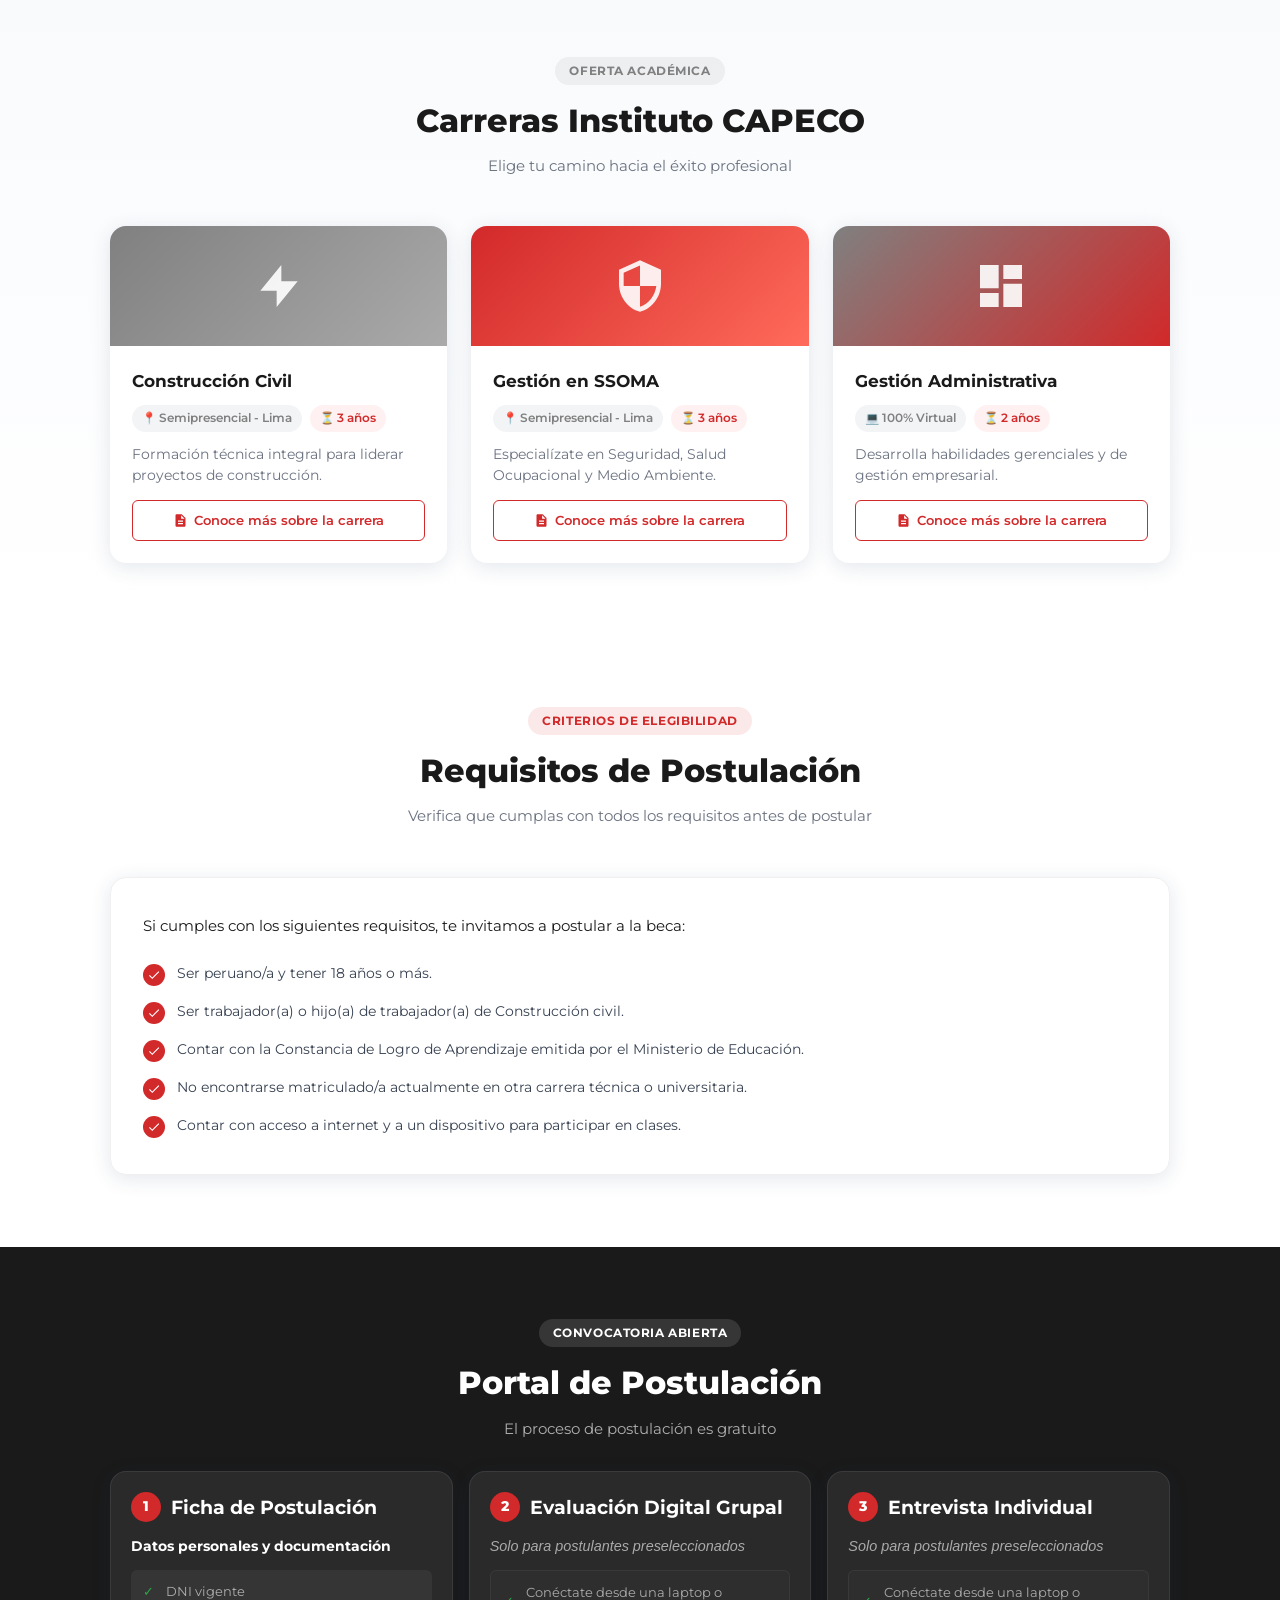
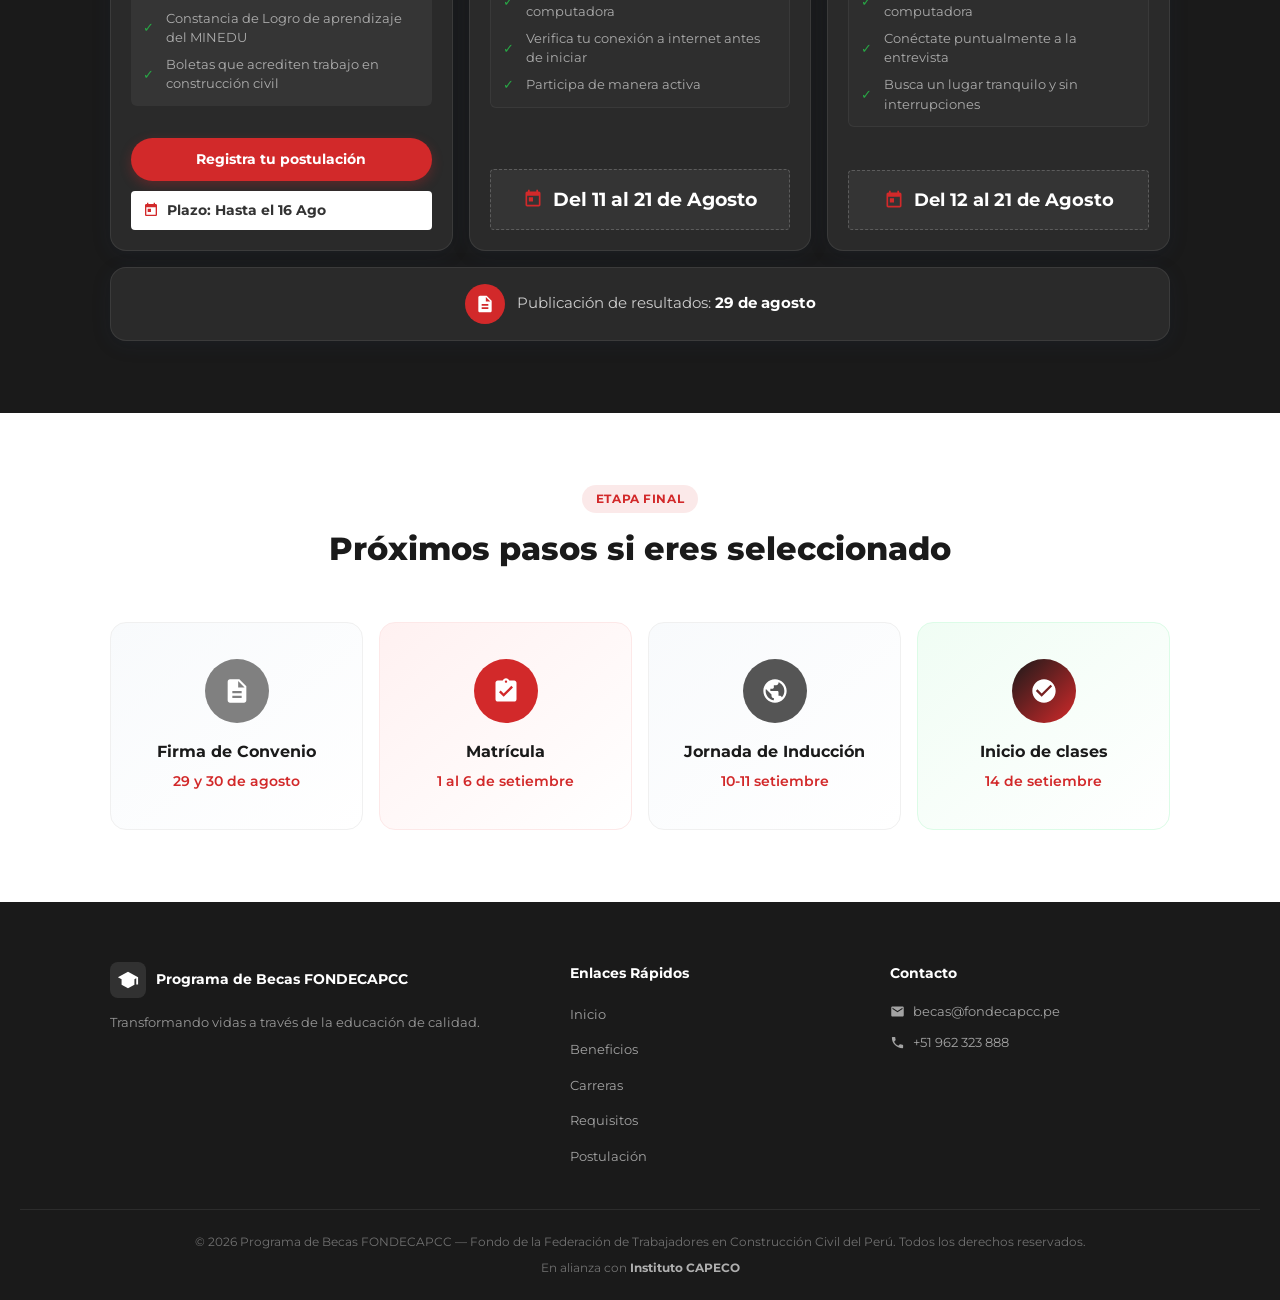
==== commit a065b1bc: "feat: cambio de fecha de 12 a 11" ====
--- a/index.html
+++ b/index.html
@@ -661,7 +661,7 @@
                     />
                   </svg>
                   <strong style="font-size: 1.2rem; color: #fff"
-                    >Del 12 al 21 de Agosto</strong
+                    >Del 11 al 21 de Agosto</strong
                   >
                 </div>
               </div>
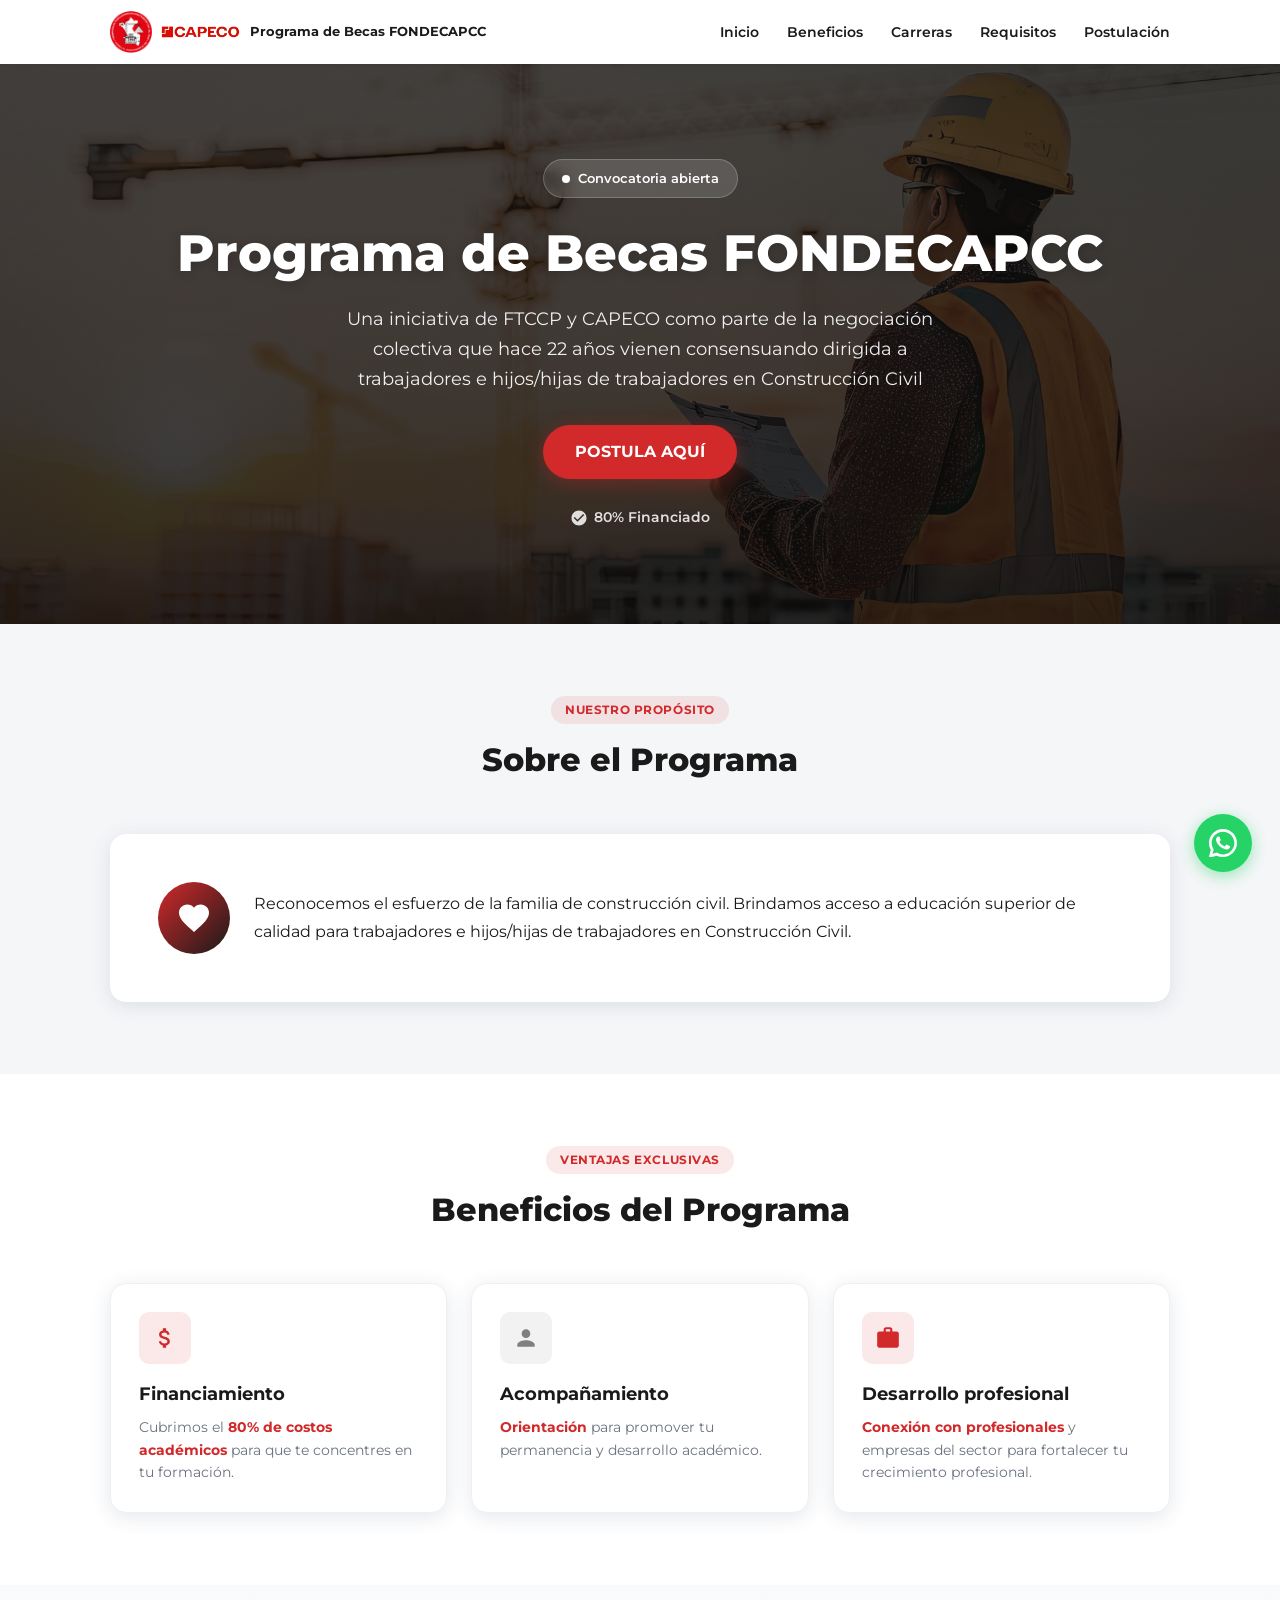
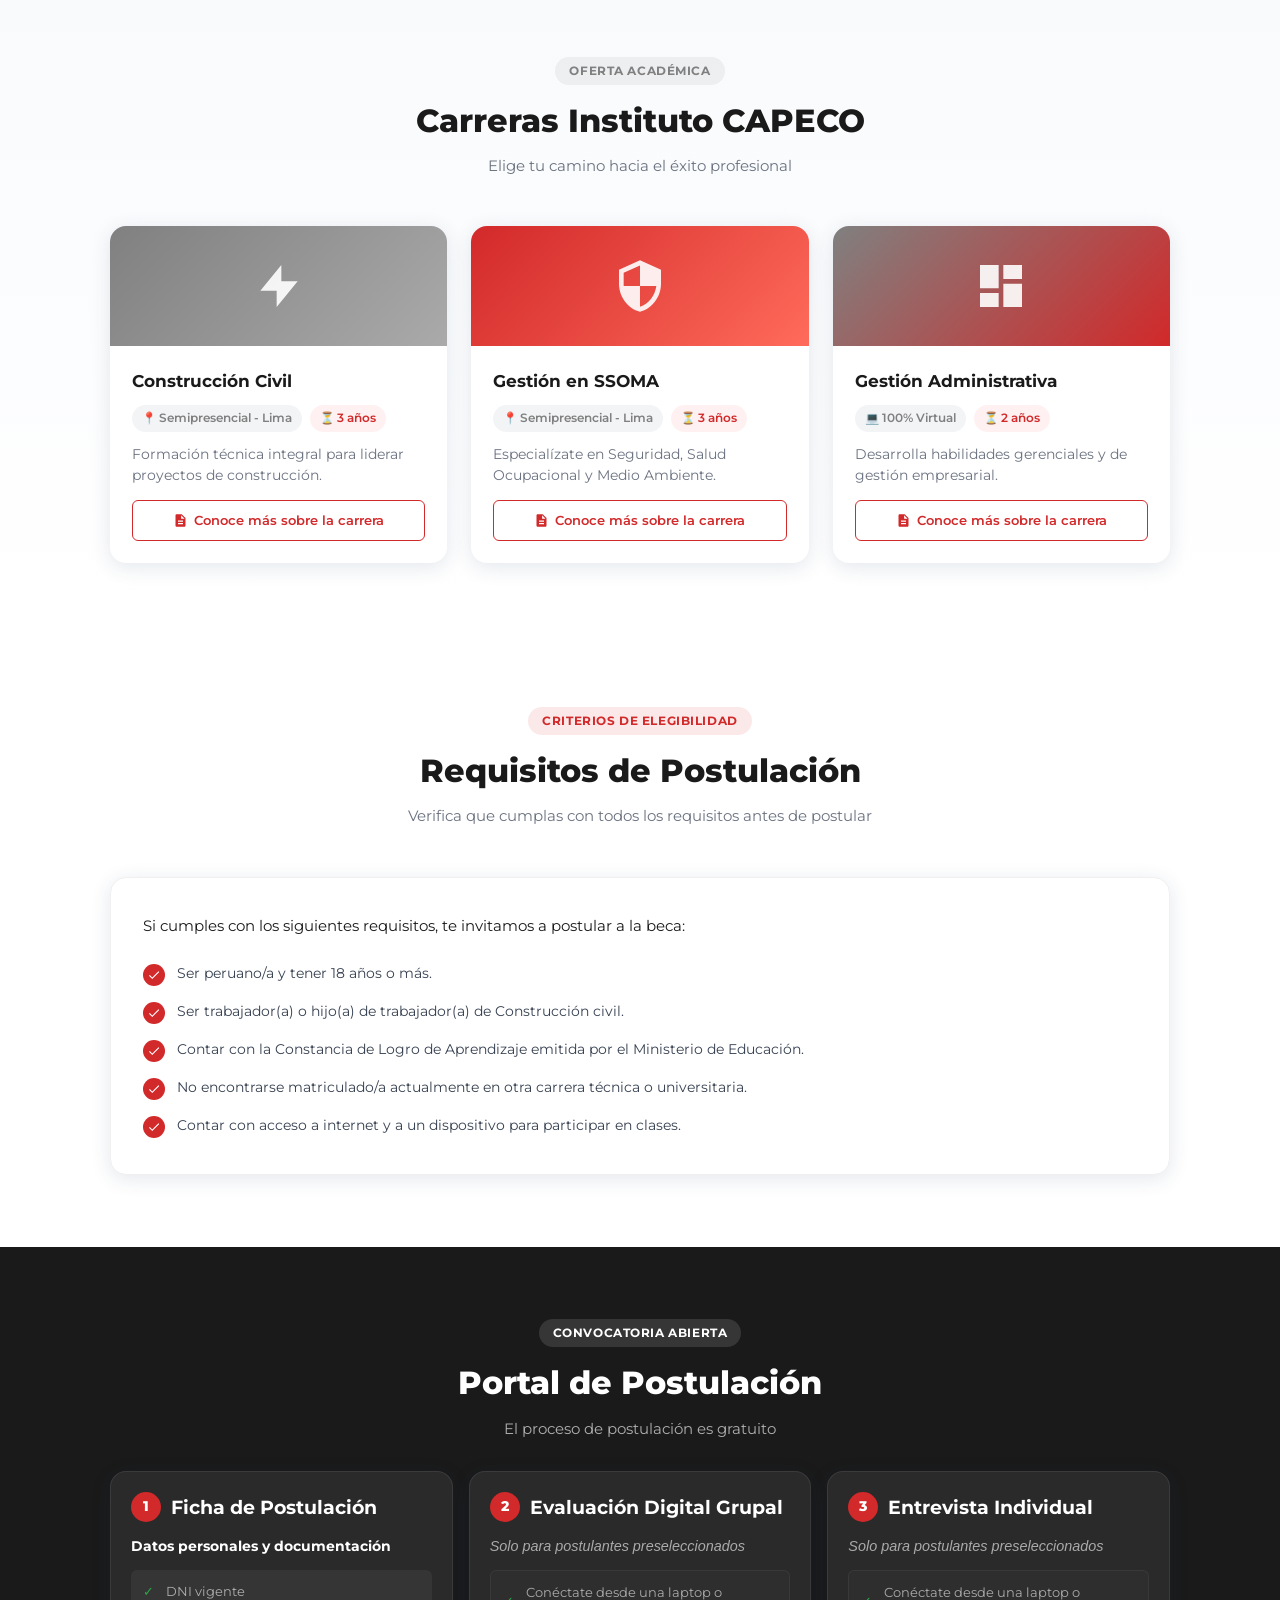
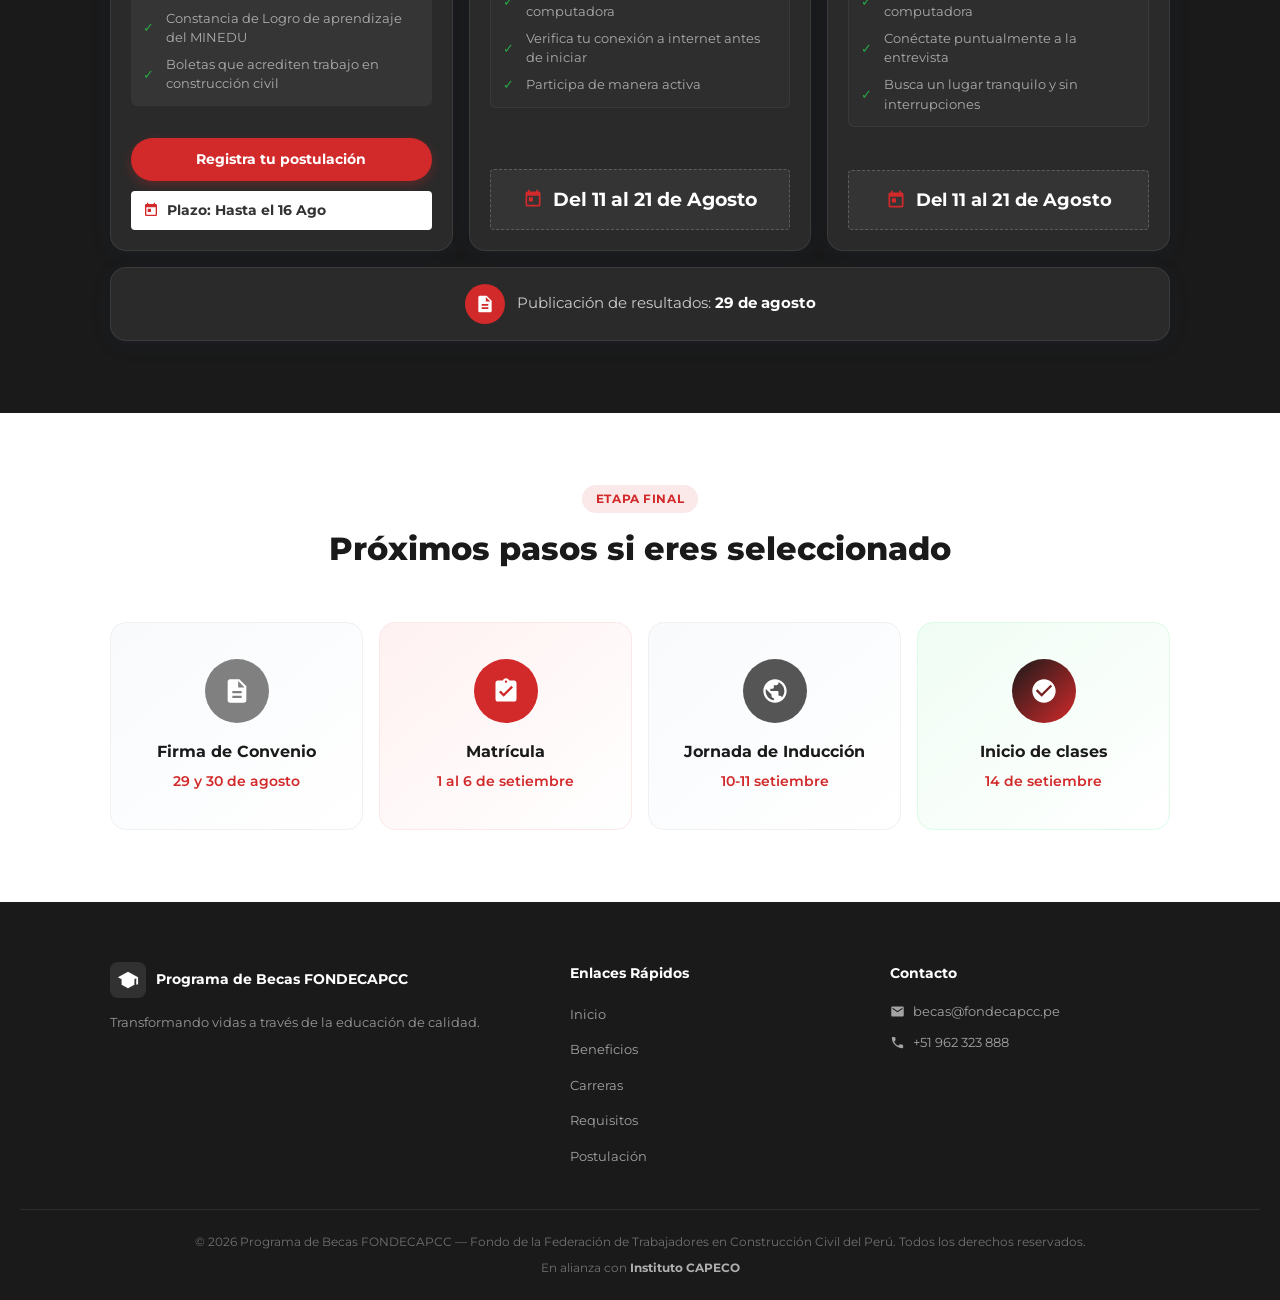
==== commit 4825f58f: "feat: cambio de fehca de 12 a 11 en otra seccion" ====
--- a/index.html
+++ b/index.html
@@ -763,7 +763,7 @@
                     />
                   </svg>
                   <strong style="font-size: 1.15rem; color: #fff"
-                    >Del 12 al 21 de Agosto</strong
+                    >Del 11 al 21 de Agosto</strong
                   >
                 </div>
               </div>
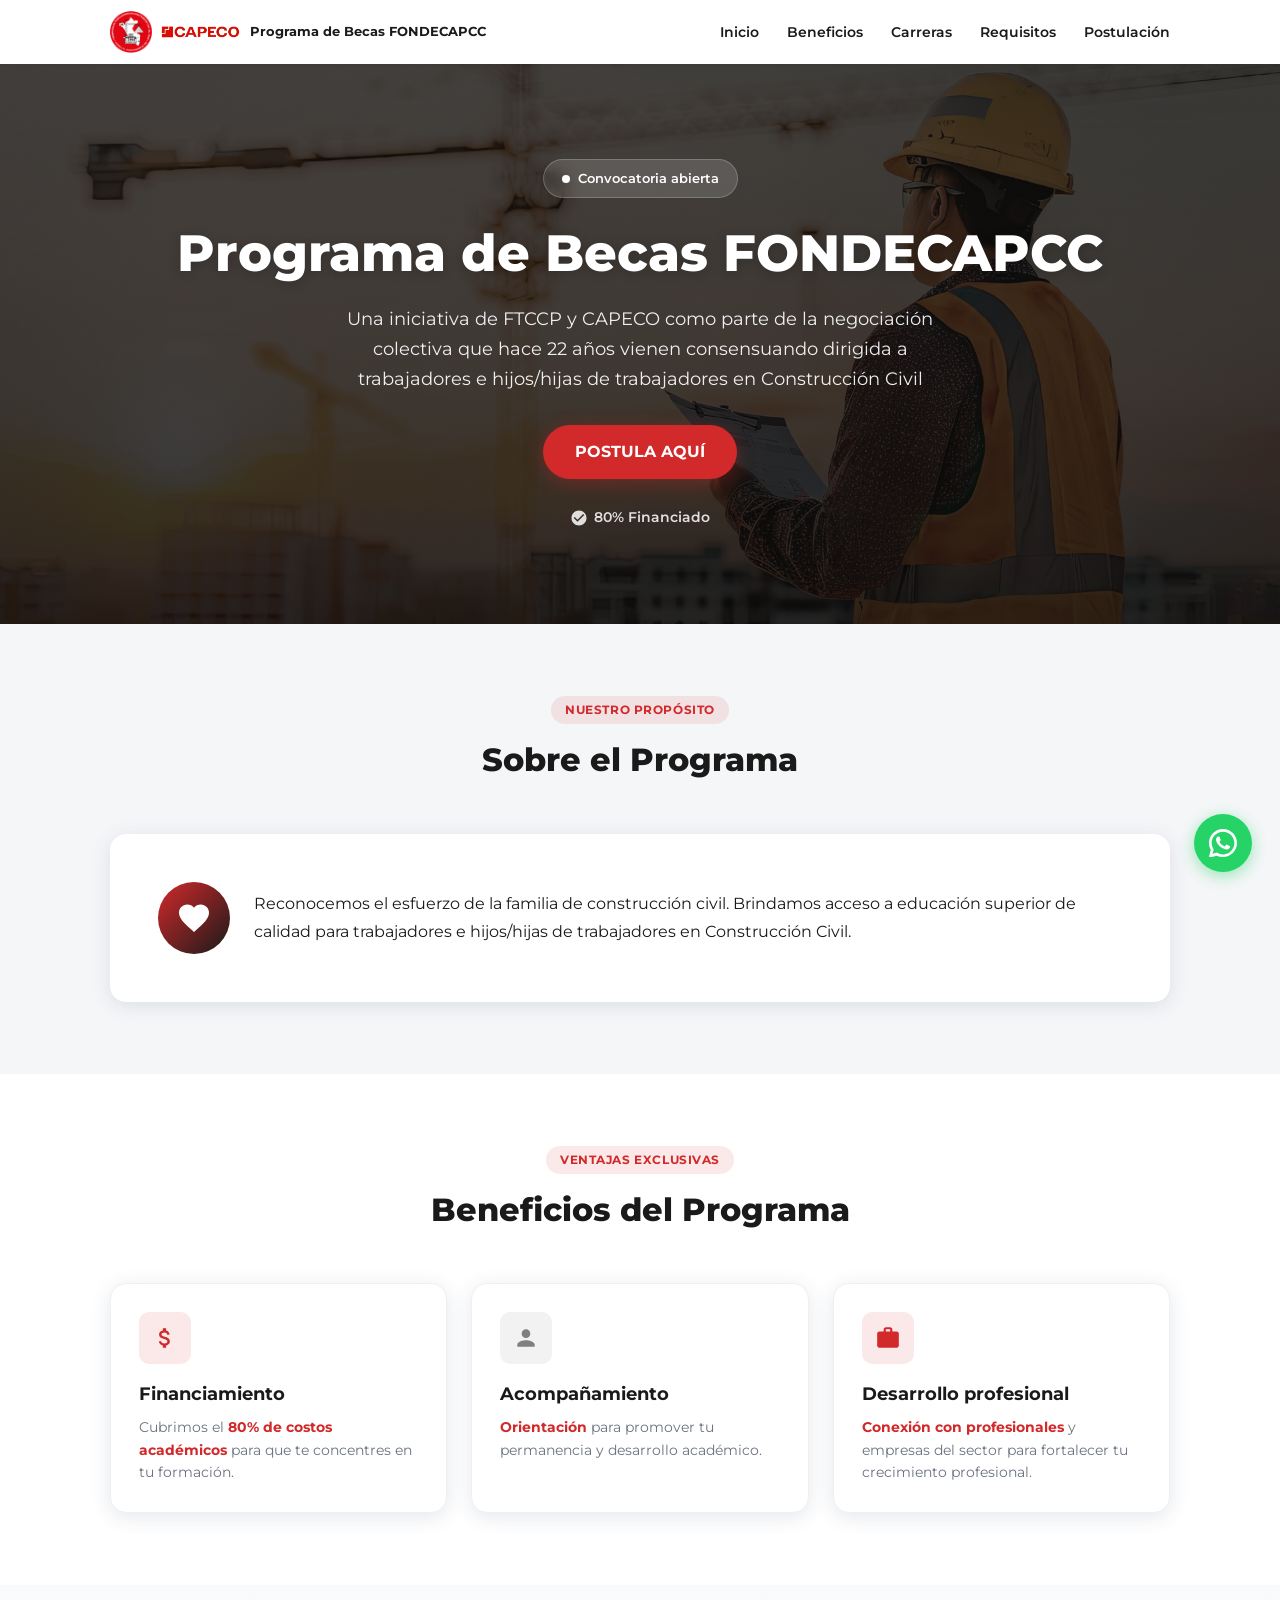
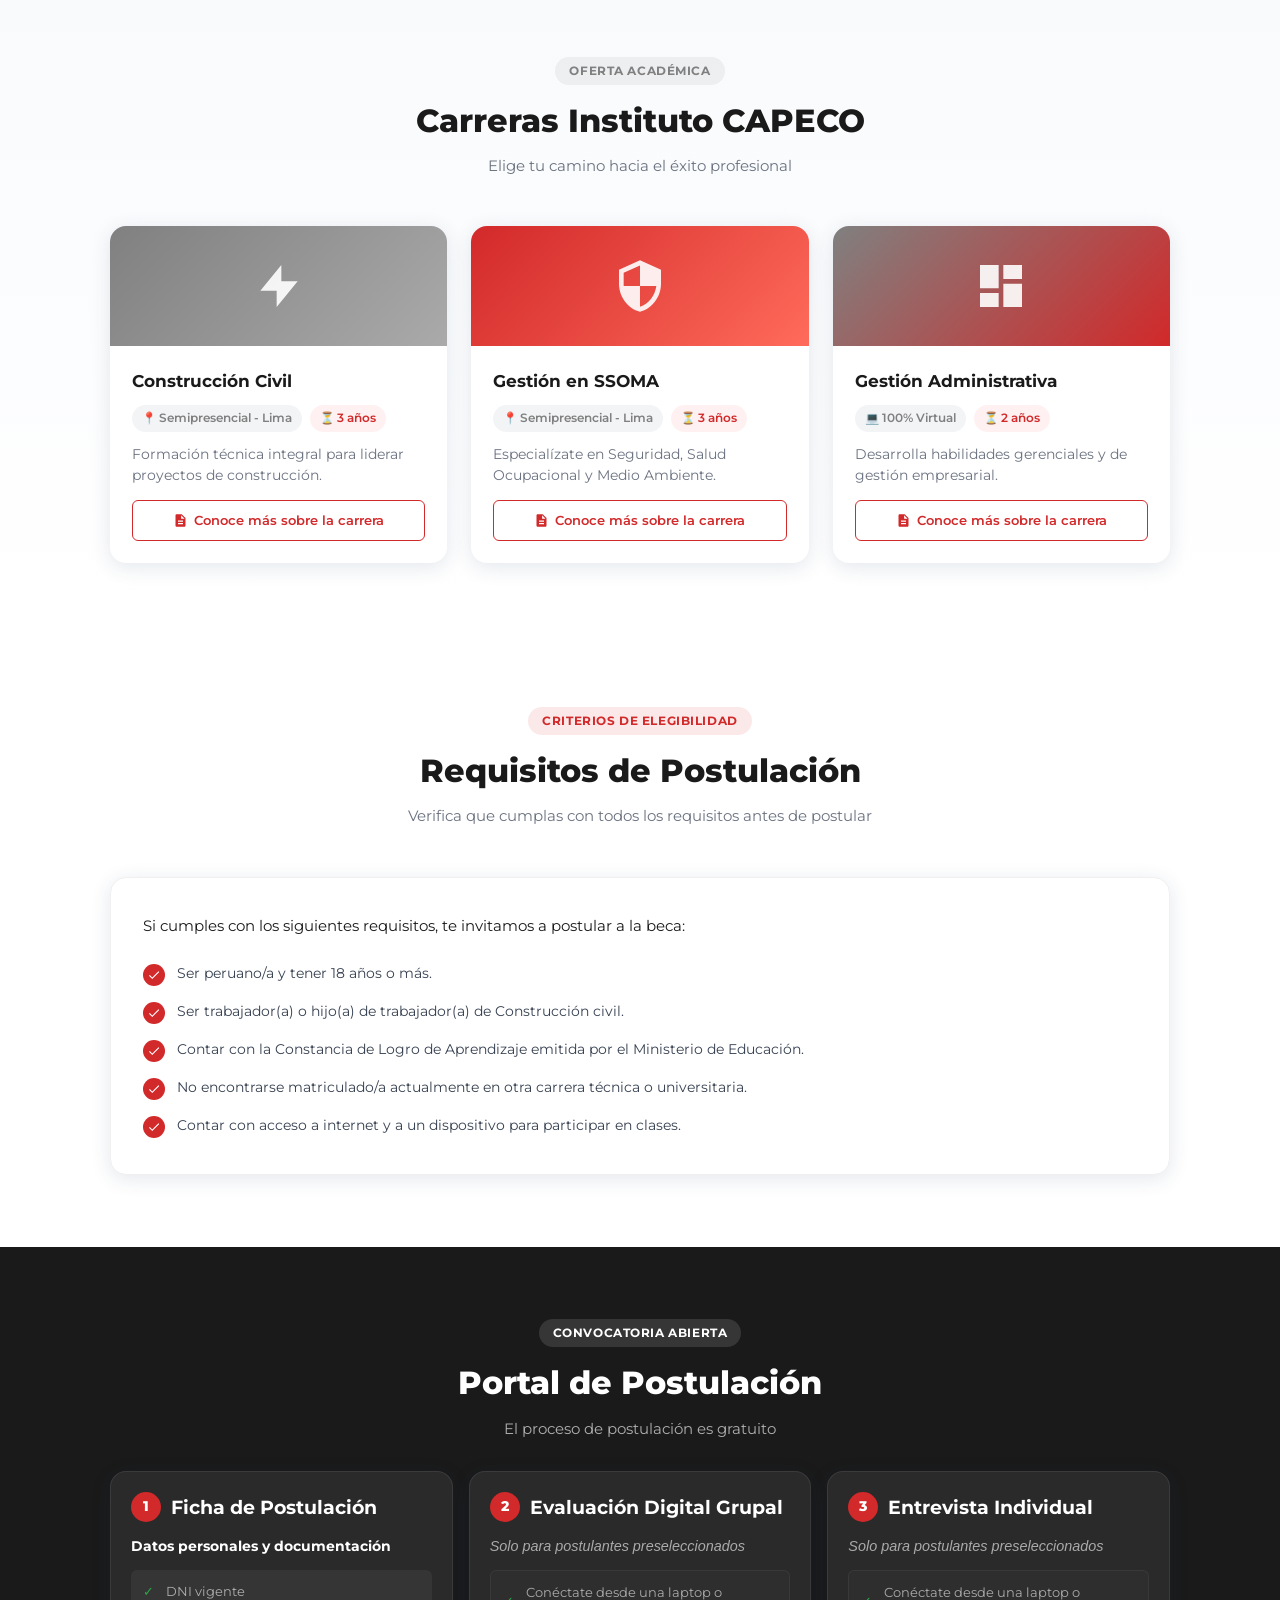
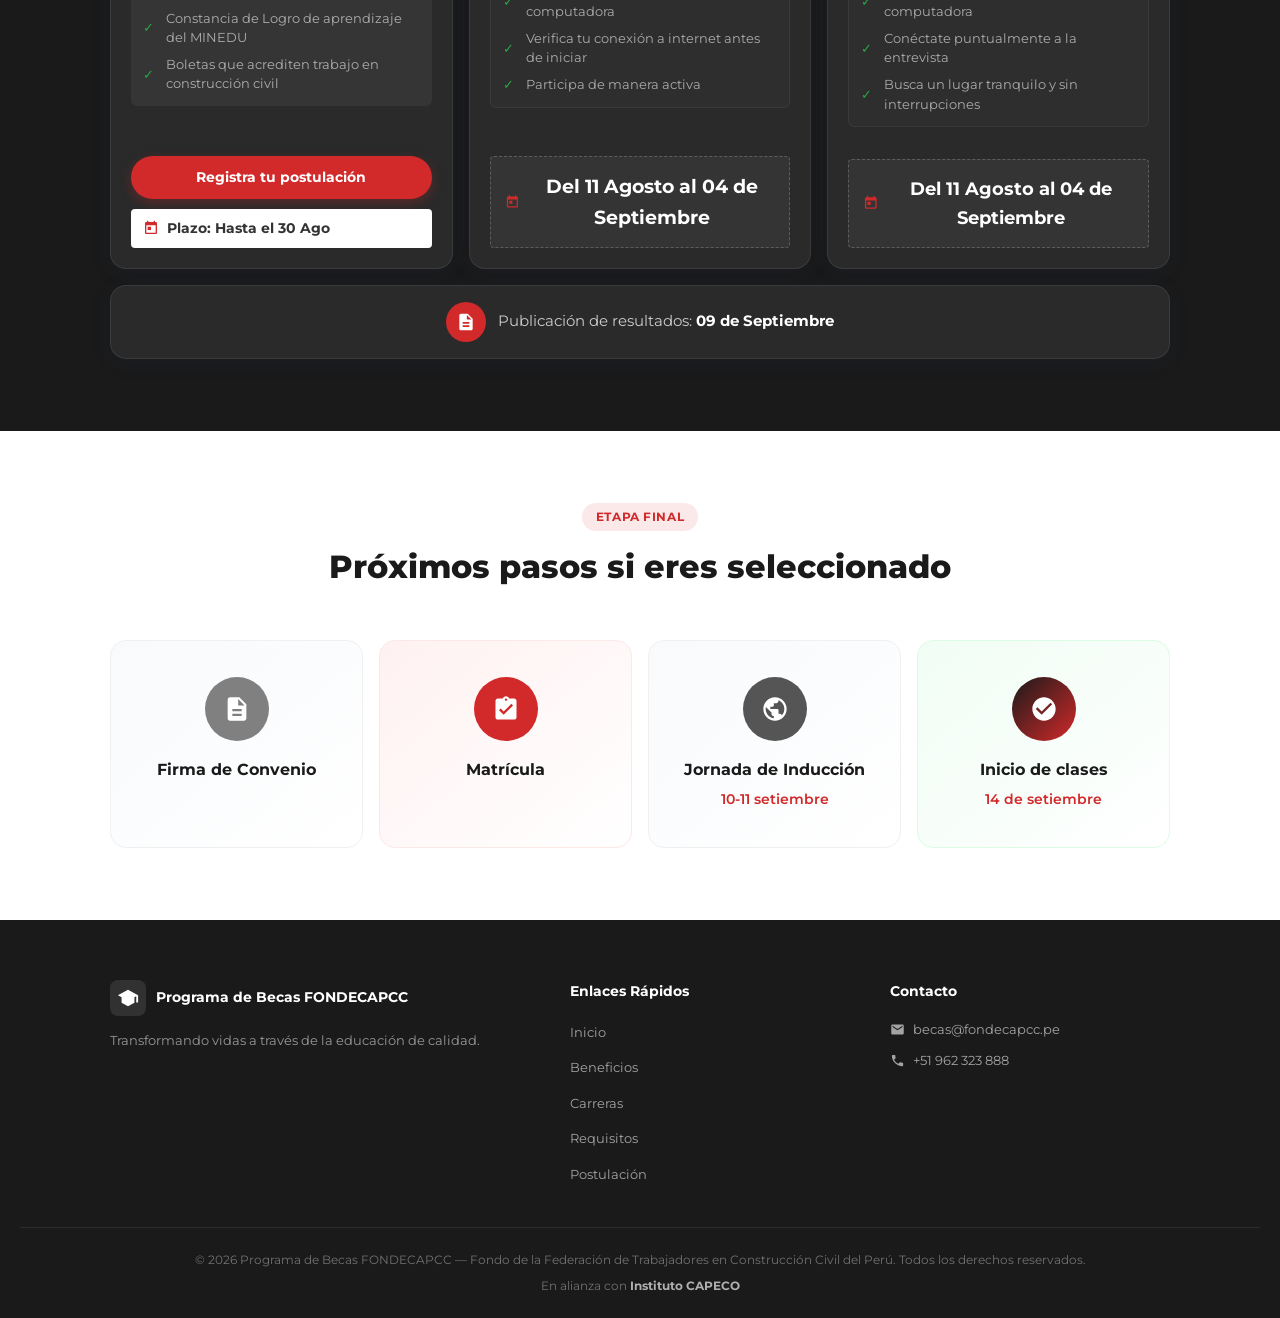
==== commit 8937dca9: "feat: cambios en las fechas" ====
--- a/index.html
+++ b/index.html
@@ -560,7 +560,7 @@
                       d="M19 3h-1V1h-2v2H8V1H6v2H5c-1.1 0-2 .9-2 2v14c0 1.1.9 2 2 2h14c1.1 0 2-.9 2-2V5c0-1.1-.9-2-2-2zm0 16H5V8h14v11zM7 10h5v5H7z"
                     />
                   </svg>
-                  Plazo: Hasta el 16 Ago
+                  Plazo: Hasta el 30 Ago
                 </div>
               </div>
             </div>
@@ -661,7 +661,7 @@
                     />
                   </svg>
                   <strong style="font-size: 1.2rem; color: #fff"
-                    >Del 11 al 21 de Agosto</strong
+                    >Del 11 Agosto al 04 de Septiembre</strong
                   >
                 </div>
               </div>
@@ -763,7 +763,7 @@
                     />
                   </svg>
                   <strong style="font-size: 1.15rem; color: #fff"
-                    >Del 11 al 21 de Agosto</strong
+                    >Del 11 Agosto al 04 de Septiembre</strong
                   >
                 </div>
               </div>
@@ -803,7 +803,7 @@
             </span>
             <span style="color: #ccc; font-size: 0.95rem; white-space: nowrap">
               Publicación de resultados:
-              <strong style="color: #fff">29 de agosto</strong>
+              <strong style="color: #fff">09 de Septiembre</strong>
             </span>
           </div>
         </div>
@@ -835,7 +835,6 @@
               </svg>
             </div>
             <h3 class="tl-title">Firma de Convenio</h3>
-            <p class="tl-date">29 y 30 de agosto</p>
           </div>
 
           <div class="timeline-card tl-red">
@@ -847,7 +846,6 @@
               </svg>
             </div>
             <h3 class="tl-title">Matrícula</h3>
-            <p class="tl-date">1 al 6 de setiembre</p>
           </div>
 
           <div class="timeline-card tl-gray">
